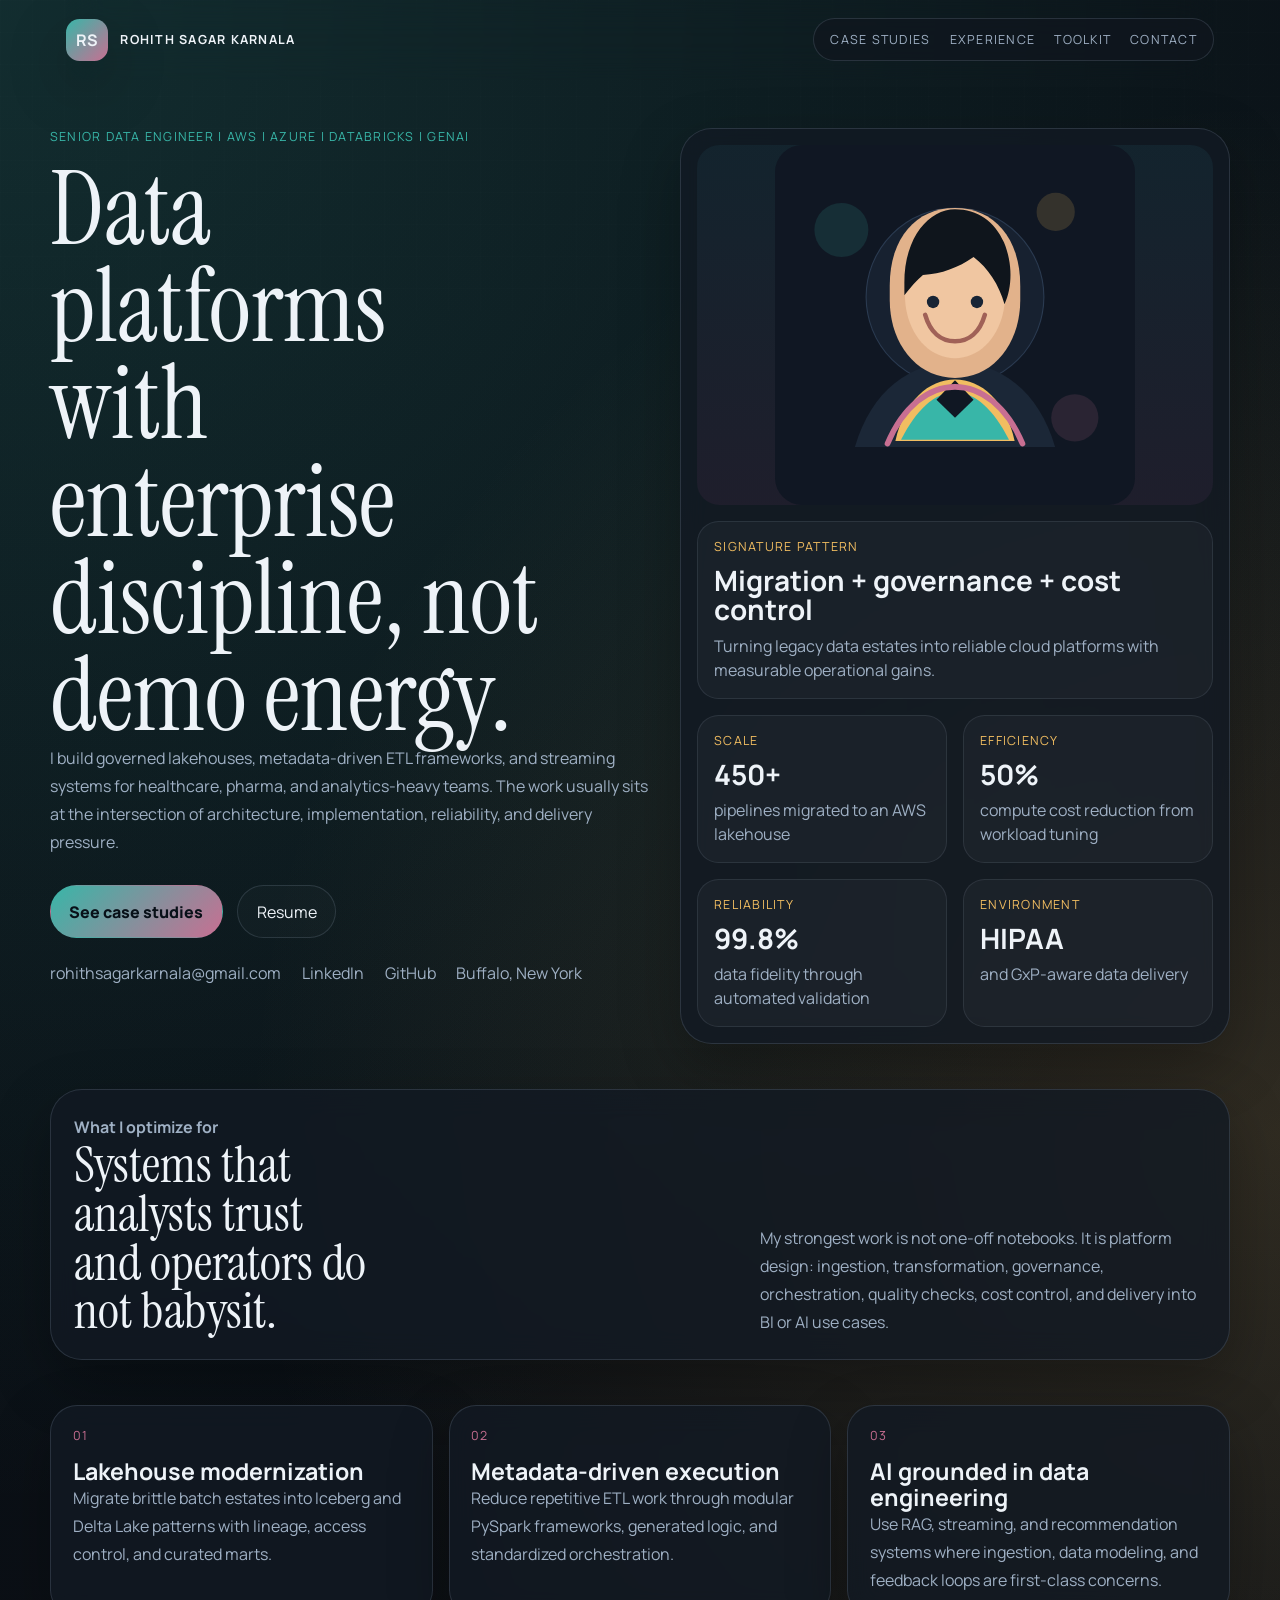
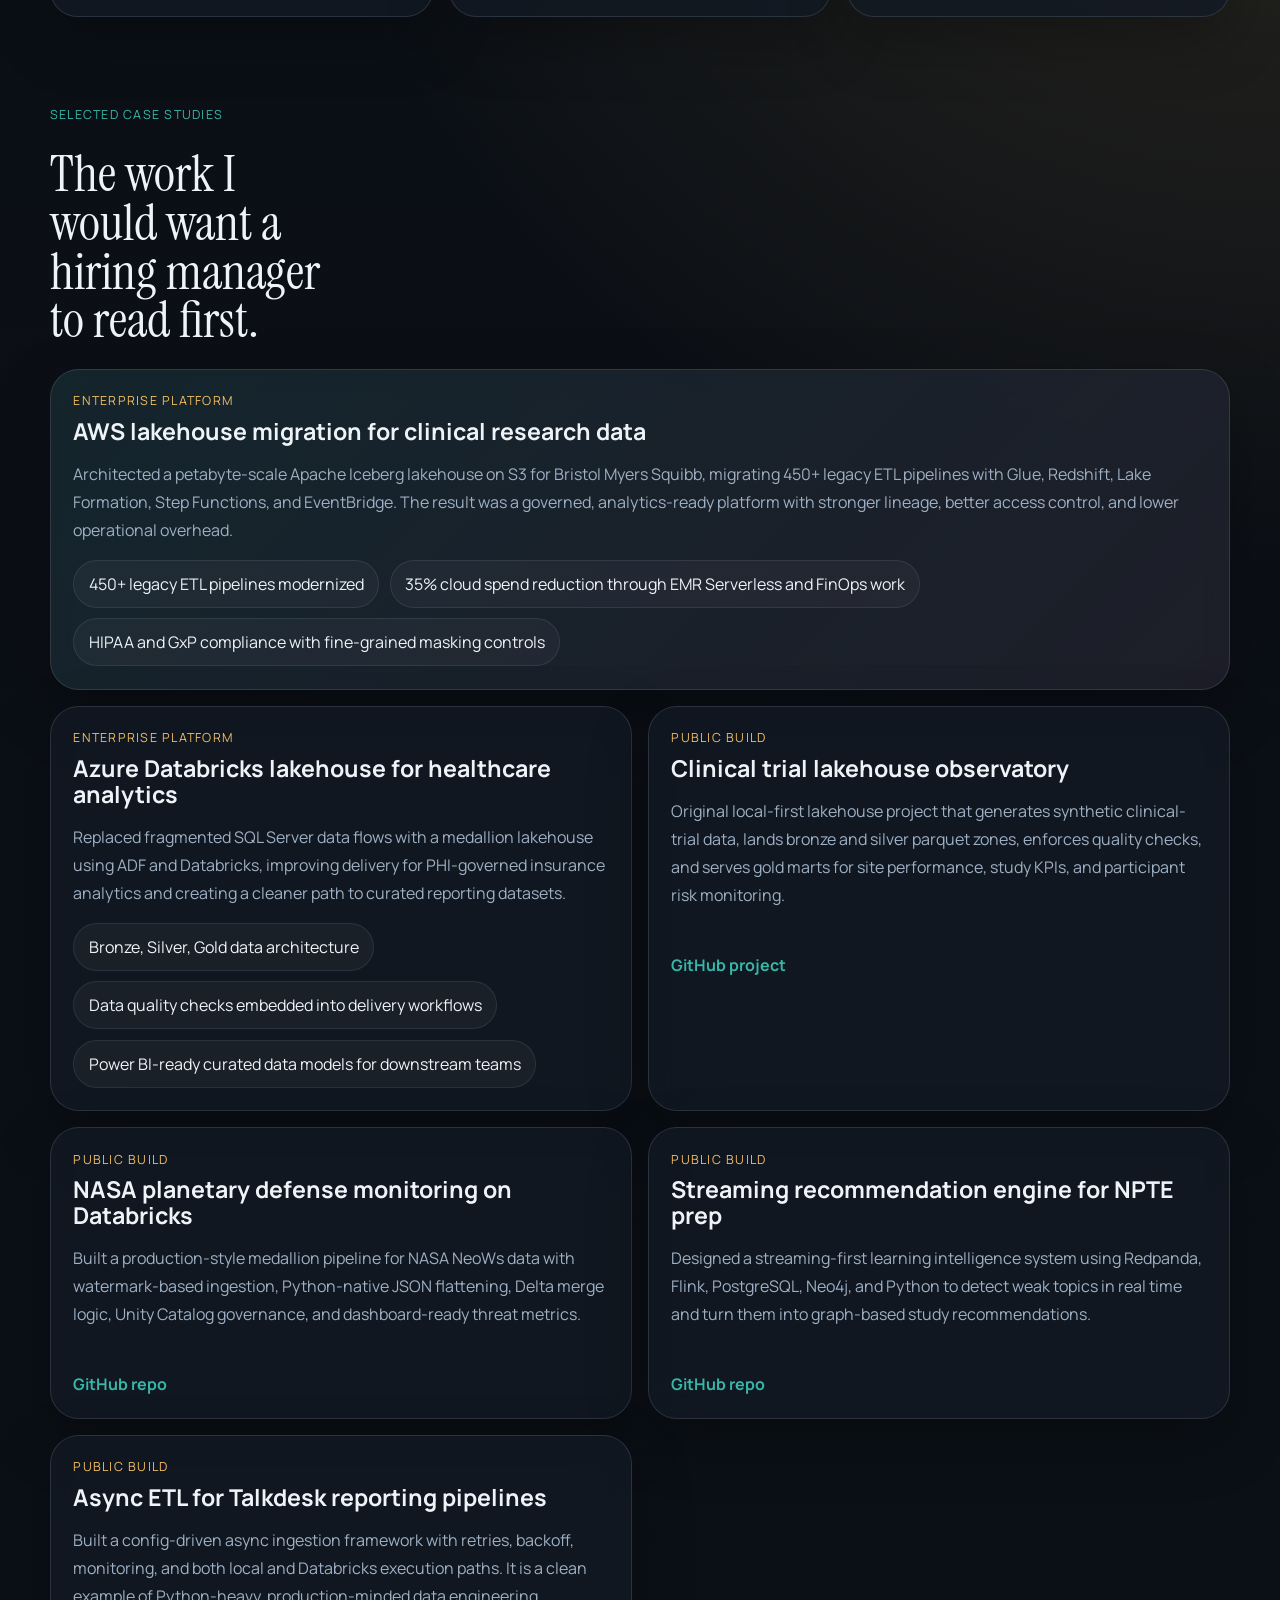
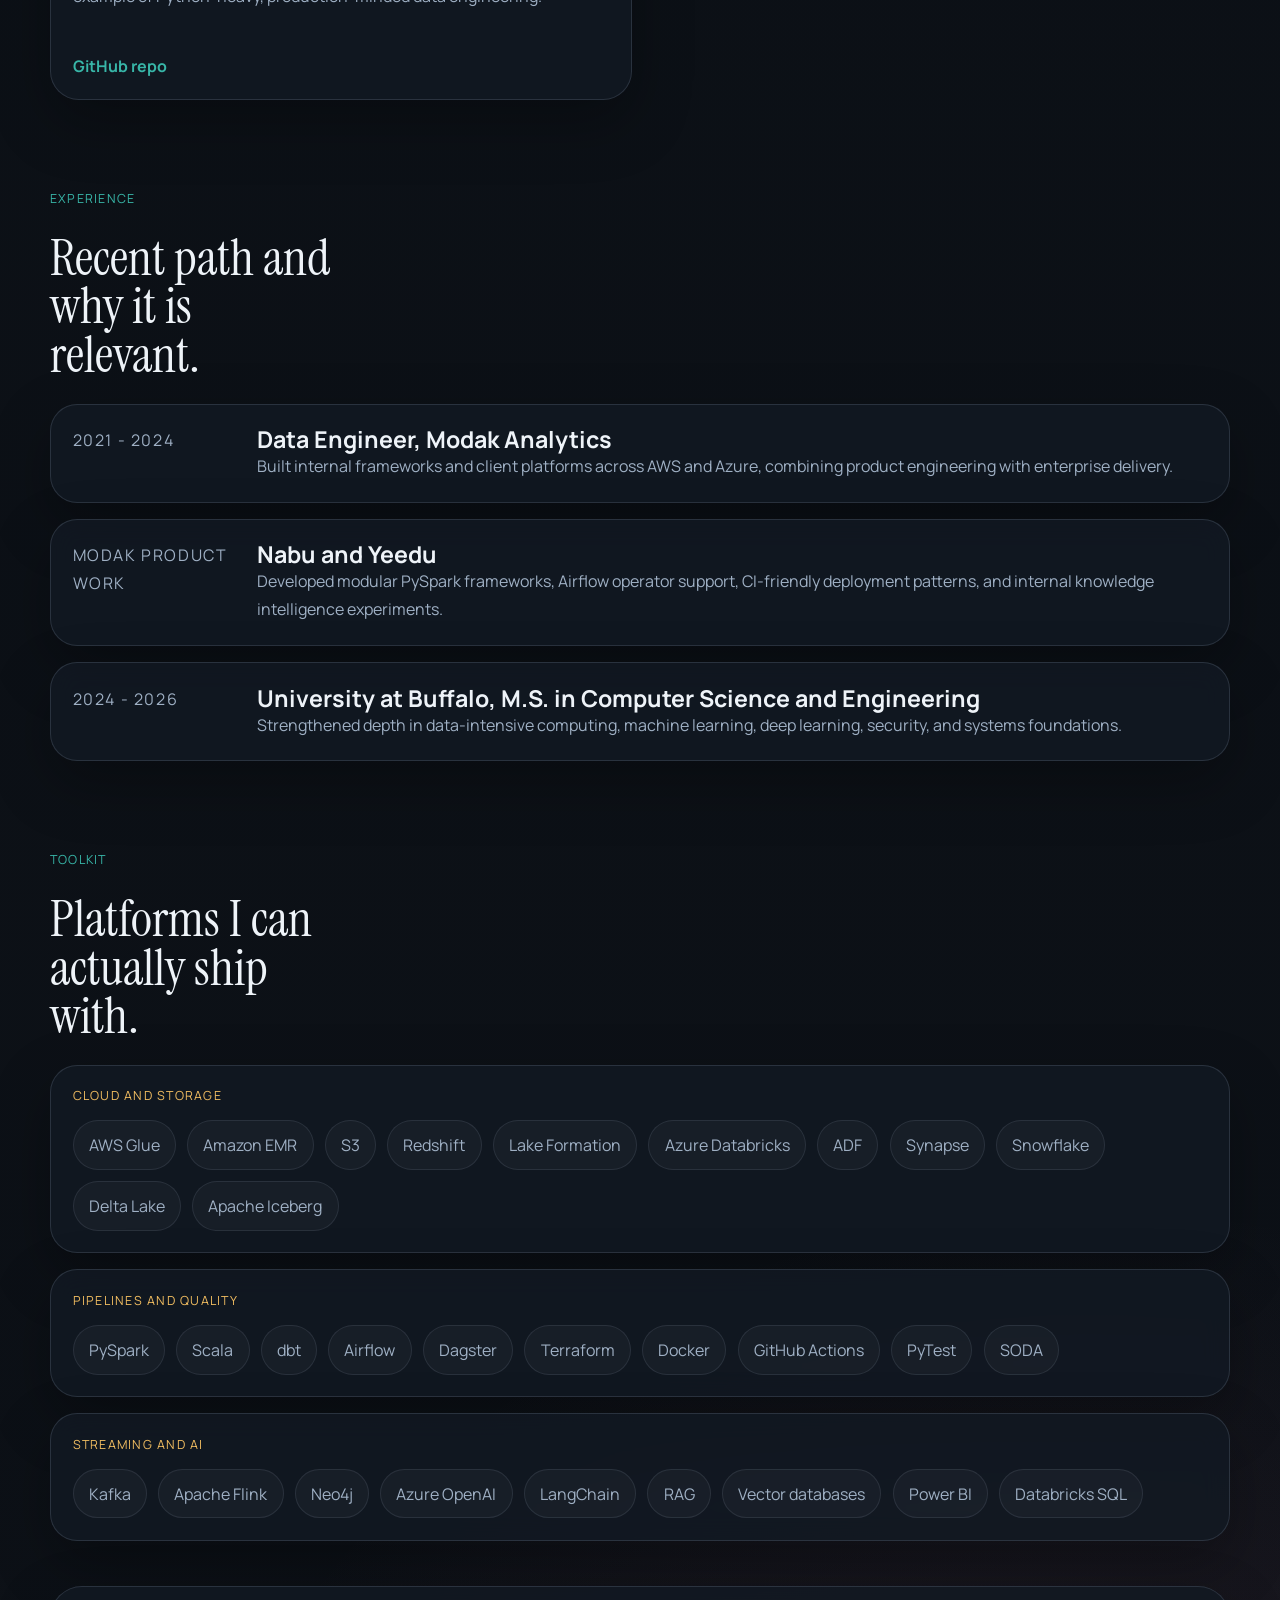
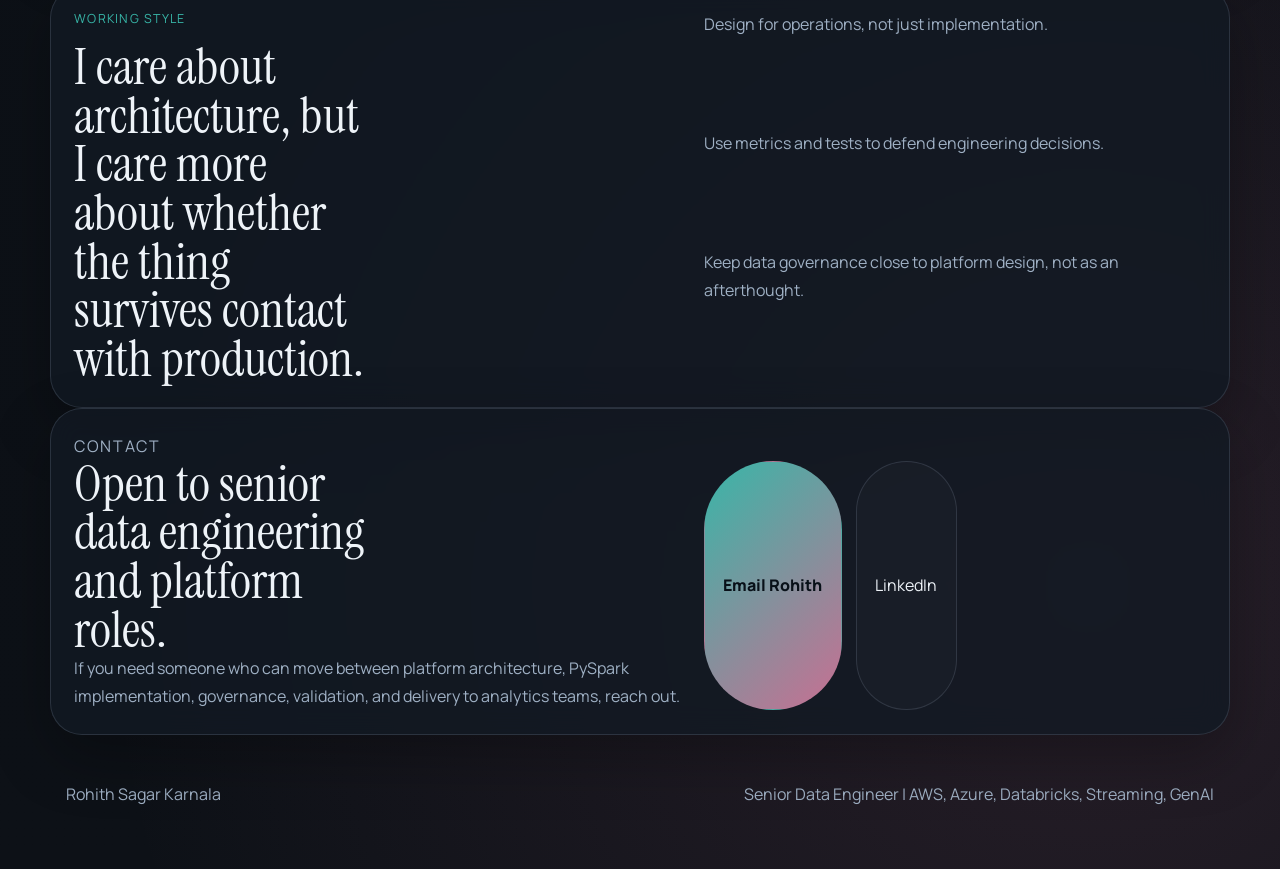
==== index.html @ 4d5546d3 "Add original clinical trial lakehouse project" ====
<!doctype html>
<html lang="en">
  <head>
    <meta charset="utf-8">
    <meta name="viewport" content="width=device-width, initial-scale=1">
    <title>Rohith Sagar Karnala | Senior Data Engineer</title>
    <meta name="description" content="Senior Data Engineer building governed lakehouses, streaming platforms, and AI-enabled data products across AWS and Azure.">
    <meta property="og:title" content="Rohith Sagar Karnala | Senior Data Engineer">
    <meta property="og:description" content="Portfolio for Rohith Sagar Karnala, focused on cloud data platforms, migration, governance, and production-grade analytics systems.">
    <meta property="og:type" content="website">
    <meta property="og:image" content="assets/images/og-card.svg">
    <link rel="preconnect" href="https://fonts.googleapis.com">
    <link rel="preconnect" href="https://fonts.gstatic.com" crossorigin>
    <link href="https://fonts.googleapis.com/css2?family=Manrope:wght@400;500;700;800&amp;family=Instrument+Serif:ital@0;1&amp;display=swap" rel="stylesheet">
    <link rel="stylesheet" href="assets/css/styles.css">
  </head>
  <body>
    <div class="page-shell">
      <header class="site-header">
        <a class="brand" href="#top">
          <span class="brand-mark">RS</span>
          <span class="brand-text">Rohith Sagar Karnala</span>
        </a>
        <nav class="site-nav" aria-label="Primary">
          <a href="#case-studies">Case studies</a>
          <a href="#experience">Experience</a>
          <a href="#toolkit">Toolkit</a>
          <a href="#contact">Contact</a>
        </nav>
      </header>

      <main id="top">
        <section class="hero section">
          <div class="hero-copy">
            <p class="eyebrow">Senior Data Engineer | AWS | Azure | Databricks | GenAI</p>
            <h1>Data platforms with enterprise discipline, not demo energy.</h1>
            <p class="hero-summary">
              I build governed lakehouses, metadata-driven ETL frameworks, and streaming systems for healthcare,
              pharma, and analytics-heavy teams. The work usually sits at the intersection of architecture,
              implementation, reliability, and delivery pressure.
            </p>

            <div class="hero-actions">
              <a class="button button-primary" href="#case-studies">See case studies</a>
              <a class="button button-secondary" href="assets/resume/Rohith_Sagar_Karnala_Senior_Data_Engineer.pdf" target="_blank" rel="noopener">Resume</a>
            </div>

            <ul class="contact-strip">
              <li><a href="mailto:rohithsagarkarnala@gmail.com">rohithsagarkarnala@gmail.com</a></li>
              <li><a href="https://www.linkedin.com/in/rohithsagar" target="_blank" rel="noopener">LinkedIn</a></li>
              <li><a href="https://github.com/rohitsagar363" target="_blank" rel="noopener">GitHub</a></li>
              <li>Buffalo, New York</li>
            </ul>
          </div>

          <aside class="hero-panel">
            <div class="avatar-block">
              <img src="assets/images/avatar.svg" alt="Illustrated avatar of Rohith Sagar Karnala" class="avatar-image">
            </div>
            <div class="hero-metric-stack">
              <div class="metric-card metric-card-wide">
                <p class="metric-label">Signature pattern</p>
                <strong>Migration + governance + cost control</strong>
                <span>Turning legacy data estates into reliable cloud platforms with measurable operational gains.</span>
              </div>
              <div class="metric-grid">
                <article class="metric-card">
                  <p class="metric-label">Scale</p>
                  <strong>450+</strong>
                  <span>pipelines migrated to an AWS lakehouse</span>
                </article>
                <article class="metric-card">
                  <p class="metric-label">Efficiency</p>
                  <strong>50%</strong>
                  <span>compute cost reduction from workload tuning</span>
                </article>
                <article class="metric-card">
                  <p class="metric-label">Reliability</p>
                  <strong>99.8%</strong>
                  <span>data fidelity through automated validation</span>
                </article>
                <article class="metric-card">
                  <p class="metric-label">Environment</p>
                  <strong>HIPAA</strong>
                  <span>and GxP-aware data delivery</span>
                </article>
              </div>
            </div>
          </aside>
        </section>

        <section class="summary-band section">
          <article>
            <p class="summary-band-label">What I optimize for</p>
            <h2>Systems that analysts trust and operators do not babysit.</h2>
          </article>
          <article>
            <p>My strongest work is not one-off notebooks. It is platform design: ingestion, transformation, governance, orchestration, quality checks, cost control, and delivery into BI or AI use cases.</p>
          </article>
        </section>

        <section class="proof-grid section">
          <article class="proof-card">
            <p class="proof-index">01</p>
            <h3>Lakehouse modernization</h3>
            <p>Migrate brittle batch estates into Iceberg and Delta Lake patterns with lineage, access control, and curated marts.</p>
          </article>
          <article class="proof-card">
            <p class="proof-index">02</p>
            <h3>Metadata-driven execution</h3>
            <p>Reduce repetitive ETL work through modular PySpark frameworks, generated logic, and standardized orchestration.</p>
          </article>
          <article class="proof-card">
            <p class="proof-index">03</p>
            <h3>AI grounded in data engineering</h3>
            <p>Use RAG, streaming, and recommendation systems where ingestion, data modeling, and feedback loops are first-class concerns.</p>
          </article>
        </section>

        <section id="case-studies" class="section">
          <div class="section-heading">
            <p class="section-kicker">Selected case studies</p>
            <h2>The work I would want a hiring manager to read first.</h2>
          </div>

          <div class="case-study-grid">
            <article class="case-study case-study-featured">
              <div class="case-study-head">
                <p class="case-study-tag">Enterprise platform</p>
                <h3>AWS lakehouse migration for clinical research data</h3>
              </div>
              <p class="case-study-body">
                Architected a petabyte-scale Apache Iceberg lakehouse on S3 for Bristol Myers Squibb, migrating 450+ legacy ETL
                pipelines with Glue, Redshift, Lake Formation, Step Functions, and EventBridge. The result was a governed, analytics-ready
                platform with stronger lineage, better access control, and lower operational overhead.
              </p>
              <ul class="fact-list">
                <li>450+ legacy ETL pipelines modernized</li>
                <li>35% cloud spend reduction through EMR Serverless and FinOps work</li>
                <li>HIPAA and GxP compliance with fine-grained masking controls</li>
              </ul>
            </article>

            <article class="case-study">
              <div class="case-study-head">
                <p class="case-study-tag">Enterprise platform</p>
                <h3>Azure Databricks lakehouse for healthcare analytics</h3>
              </div>
              <p class="case-study-body">
                Replaced fragmented SQL Server data flows with a medallion lakehouse using ADF and Databricks, improving delivery
                for PHI-governed insurance analytics and creating a cleaner path to curated reporting datasets.
              </p>
              <ul class="fact-list">
                <li>Bronze, Silver, Gold data architecture</li>
                <li>Data quality checks embedded into delivery workflows</li>
                <li>Power BI-ready curated data models for downstream teams</li>
              </ul>
            </article>

            <article class="case-study">
              <div class="case-study-head">
                <p class="case-study-tag">Public build</p>
                <h3>Clinical trial lakehouse observatory</h3>
              </div>
              <p class="case-study-body">
                Original local-first lakehouse project that generates synthetic clinical-trial data, lands bronze and silver parquet zones,
                enforces quality checks, and serves gold marts for site performance, study KPIs, and participant risk monitoring.
              </p>
              <div class="case-study-actions">
                <a class="text-link" href="https://github.com/rohitsagar363/rohitsagar363.github.io/tree/main/project-blueprints/clinical-trial-lakehouse-observatory" target="_blank" rel="noopener">GitHub project</a>
              </div>
            </article>

            <article class="case-study">
              <div class="case-study-head">
                <p class="case-study-tag">Public build</p>
                <h3>NASA planetary defense monitoring on Databricks</h3>
              </div>
              <p class="case-study-body">
                Built a production-style medallion pipeline for NASA NeoWs data with watermark-based ingestion, Python-native JSON
                flattening, Delta merge logic, Unity Catalog governance, and dashboard-ready threat metrics.
              </p>
              <div class="case-study-actions">
                <a class="text-link" href="https://github.com/rohitsagar363/databricks-asteroid-monitoring" target="_blank" rel="noopener">GitHub repo</a>
              </div>
            </article>

            <article class="case-study">
              <div class="case-study-head">
                <p class="case-study-tag">Public build</p>
                <h3>Streaming recommendation engine for NPTE prep</h3>
              </div>
              <p class="case-study-body">
                Designed a streaming-first learning intelligence system using Redpanda, Flink, PostgreSQL, Neo4j, and Python to detect
                weak topics in real time and turn them into graph-based study recommendations.
              </p>
              <div class="case-study-actions">
                <a class="text-link" href="https://github.com/rohitsagar363/npte-learning-streaming-prototype" target="_blank" rel="noopener">GitHub repo</a>
              </div>
            </article>

            <article class="case-study">
              <div class="case-study-head">
                <p class="case-study-tag">Public build</p>
                <h3>Async ETL for Talkdesk reporting pipelines</h3>
              </div>
              <p class="case-study-body">
                Built a config-driven async ingestion framework with retries, backoff, monitoring, and both local and Databricks execution paths.
                It is a clean example of Python-heavy, production-minded data engineering.
              </p>
              <div class="case-study-actions">
                <a class="text-link" href="https://github.com/rohitsagar363/talkdesk-async-etl" target="_blank" rel="noopener">GitHub repo</a>
              </div>
            </article>
          </div>
        </section>

        <section id="experience" class="section experience-layout">
          <div class="section-heading">
            <p class="section-kicker">Experience</p>
            <h2>Recent path and why it is relevant.</h2>
          </div>

          <div class="timeline">
            <article class="timeline-item">
              <p class="timeline-period">2021 - 2024</p>
              <div>
                <h3>Data Engineer, Modak Analytics</h3>
                <p>Built internal frameworks and client platforms across AWS and Azure, combining product engineering with enterprise delivery.</p>
              </div>
            </article>
            <article class="timeline-item">
              <p class="timeline-period">Modak product work</p>
              <div>
                <h3>Nabu and Yeedu</h3>
                <p>Developed modular PySpark frameworks, Airflow operator support, CI-friendly deployment patterns, and internal knowledge intelligence experiments.</p>
              </div>
            </article>
            <article class="timeline-item">
              <p class="timeline-period">2024 - 2026</p>
              <div>
                <h3>University at Buffalo, M.S. in Computer Science and Engineering</h3>
                <p>Strengthened depth in data-intensive computing, machine learning, deep learning, security, and systems foundations.</p>
              </div>
            </article>
          </div>
        </section>

        <section id="toolkit" class="section toolkit-layout">
          <div class="section-heading">
            <p class="section-kicker">Toolkit</p>
            <h2>Platforms I can actually ship with.</h2>
          </div>

          <div class="toolkit-board">
            <article class="tool-cluster">
              <p class="tool-cluster-label">Cloud and storage</p>
              <div class="chip-grid">
                <span>AWS Glue</span>
                <span>Amazon EMR</span>
                <span>S3</span>
                <span>Redshift</span>
                <span>Lake Formation</span>
                <span>Azure Databricks</span>
                <span>ADF</span>
                <span>Synapse</span>
                <span>Snowflake</span>
                <span>Delta Lake</span>
                <span>Apache Iceberg</span>
              </div>
            </article>
            <article class="tool-cluster">
              <p class="tool-cluster-label">Pipelines and quality</p>
              <div class="chip-grid">
                <span>PySpark</span>
                <span>Scala</span>
                <span>dbt</span>
                <span>Airflow</span>
                <span>Dagster</span>
                <span>Terraform</span>
                <span>Docker</span>
                <span>GitHub Actions</span>
                <span>PyTest</span>
                <span>SODA</span>
              </div>
            </article>
            <article class="tool-cluster">
              <p class="tool-cluster-label">Streaming and AI</p>
              <div class="chip-grid">
                <span>Kafka</span>
                <span>Apache Flink</span>
                <span>Neo4j</span>
                <span>Azure OpenAI</span>
                <span>LangChain</span>
                <span>RAG</span>
                <span>Vector databases</span>
                <span>Power BI</span>
                <span>Databricks SQL</span>
              </div>
            </article>
          </div>
        </section>

        <section class="section philosophy-panel">
          <div>
            <p class="section-kicker">Working style</p>
            <h2>I care about architecture, but I care more about whether the thing survives contact with production.</h2>
          </div>
          <div class="philosophy-list">
            <p>Design for operations, not just implementation.</p>
            <p>Use metrics and tests to defend engineering decisions.</p>
            <p>Keep data governance close to platform design, not as an afterthought.</p>
          </div>
        </section>

        <section id="contact" class="section contact-section">
          <div>
            <p class="section-kicker">Contact</p>
            <h2>Open to senior data engineering and platform roles.</h2>
            <p>
              If you need someone who can move between platform architecture, PySpark implementation,
              governance, validation, and delivery to analytics teams, reach out.
            </p>
          </div>
          <div class="contact-actions">
            <a class="button button-primary" href="mailto:rohithsagarkarnala@gmail.com">Email Rohith</a>
            <a class="button button-secondary" href="https://www.linkedin.com/in/rohithsagar" target="_blank" rel="noopener">LinkedIn</a>
          </div>
        </section>
      </main>

      <footer class="site-footer">
        <p>Rohith Sagar Karnala</p>
        <p>Senior Data Engineer | AWS, Azure, Databricks, Streaming, GenAI</p>
      </footer>
    </div>

    <script src="assets/js/site.js"></script>
  </body>
</html>
---- assets/css/styles.css ----
:root {
  --bg: #0d1117;
  --bg-soft: #121923;
  --panel: rgba(18, 25, 35, 0.8);
  --panel-strong: #151d29;
  --line: rgba(173, 191, 214, 0.16);
  --text: #eef3f8;
  --muted: #9fb0c4;
  --teal: #38b6a8;
  --gold: #f1bd61;
  --rose: #c86f92;
  --shadow: 0 22px 60px rgba(0, 0, 0, 0.28);
}

* {
  box-sizing: border-box;
}

html {
  scroll-behavior: smooth;
}

body {
  margin: 0;
  min-height: 100vh;
  color: var(--text);
  font-family: "Manrope", sans-serif;
  background:
    radial-gradient(circle at 0% 0%, rgba(56, 182, 168, 0.18), transparent 26%),
    radial-gradient(circle at 100% 20%, rgba(241, 189, 97, 0.16), transparent 22%),
    radial-gradient(circle at 85% 95%, rgba(200, 111, 146, 0.14), transparent 18%),
    linear-gradient(180deg, #0a0f15 0%, #0d1117 100%);
}

body::before {
  content: "";
  position: fixed;
  inset: 0;
  pointer-events: none;
  opacity: 0.4;
  background-image:
    linear-gradient(rgba(255, 255, 255, 0.035) 1px, transparent 1px),
    linear-gradient(90deg, rgba(255, 255, 255, 0.035) 1px, transparent 1px);
  background-size: 32px 32px;
  mask-image: linear-gradient(180deg, rgba(0, 0, 0, 0.8), transparent 92%);
}

a {
  color: inherit;
  text-decoration: none;
}

.page-shell,
.site-header,
.site-footer {
  width: min(1180px, calc(100% - 2rem));
  margin: 0 auto;
}

.site-header {
  position: sticky;
  top: 0;
  z-index: 30;
  display: flex;
  align-items: center;
  justify-content: space-between;
  padding: 1.15rem 0;
  backdrop-filter: blur(18px);
}

.brand {
  display: inline-flex;
  align-items: center;
  gap: 0.8rem;
  font-weight: 700;
}

.brand-mark {
  display: inline-flex;
  align-items: center;
  justify-content: center;
  width: 2.6rem;
  height: 2.6rem;
  border-radius: 0.85rem;
  background: linear-gradient(135deg, var(--teal), var(--rose));
  box-shadow: var(--shadow);
}

.brand-text,
.site-nav a,
.eyebrow,
.metric-label,
.section-kicker,
.proof-index,
.case-study-tag,
.timeline-period,
.tool-cluster-label {
  letter-spacing: 0.1em;
  text-transform: uppercase;
  font-size: 0.78rem;
}

.site-nav {
  display: flex;
  gap: 1.2rem;
  padding: 0.75rem 1rem;
  border: 1px solid var(--line);
  border-radius: 999px;
  background: rgba(16, 22, 30, 0.7);
}

.site-nav a {
  color: var(--muted);
}

.site-nav a:hover,
.contact-strip a:hover,
.text-link:hover {
  color: var(--gold);
}

.section {
  padding: 2.8rem 0;
}

.hero {
  display: grid;
  grid-template-columns: minmax(0, 1.05fr) minmax(360px, 0.95fr);
  gap: 1.4rem;
  align-items: start;
  padding-top: 3rem;
}

h1,
h2,
h3 {
  margin: 0;
  line-height: 0.95;
}

h1,
h2 {
  font-family: "Instrument Serif", serif;
  font-weight: 400;
}

h1 {
  max-width: 10.5ch;
  font-size: clamp(3.8rem, 8vw, 7rem);
}

h2 {
  max-width: 13ch;
  font-size: clamp(2.3rem, 4vw, 3.6rem);
}

h3 {
  font-size: 1.45rem;
  line-height: 1.12;
}

.eyebrow,
.section-kicker {
  margin: 0 0 1rem;
  color: var(--teal);
}

.hero-summary,
.summary-band p,
.proof-card p:last-child,
.case-study-body,
.timeline-item p,
.philosophy-list p,
.contact-section p {
  margin: 0;
  color: var(--muted);
  line-height: 1.75;
  font-size: 1rem;
}

.hero-actions,
.contact-actions,
.case-study-actions {
  display: flex;
  flex-wrap: wrap;
  gap: 0.9rem;
  margin-top: 1.8rem;
}

.button {
  display: inline-flex;
  align-items: center;
  justify-content: center;
  min-height: 3rem;
  padding: 0.9rem 1.15rem;
  border-radius: 999px;
  border: 1px solid transparent;
  transition: transform 180ms ease, border-color 180ms ease, background 180ms ease;
}

.button:hover {
  transform: translateY(-1px);
}

.button-primary {
  background: linear-gradient(135deg, var(--teal), var(--rose));
  color: #081018;
  font-weight: 800;
}

.button-secondary {
  border-color: var(--line);
  background: rgba(255, 255, 255, 0.02);
  color: var(--text);
}

.contact-strip {
  display: flex;
  flex-wrap: wrap;
  gap: 0.9rem 1.3rem;
  padding: 0;
  margin: 1.5rem 0 0;
  list-style: none;
  color: var(--muted);
}

.hero-panel,
.summary-band,
.proof-card,
.case-study,
.timeline-item,
.tool-cluster,
.philosophy-panel,
.contact-section {
  border: 1px solid var(--line);
  background: var(--panel);
  box-shadow: var(--shadow);
  backdrop-filter: blur(14px);
}

.hero-panel {
  display: grid;
  gap: 1rem;
  padding: 1rem;
  border-radius: 2rem;
}

.avatar-block {
  min-height: 320px;
  border-radius: 1.4rem;
  background:
    radial-gradient(circle at 50% 10%, rgba(241, 189, 97, 0.18), transparent 35%),
    linear-gradient(180deg, rgba(56, 182, 168, 0.08), rgba(200, 111, 146, 0.08)),
    #101723;
  display: grid;
  place-items: center;
  overflow: hidden;
}

.avatar-image {
  width: min(100%, 360px);
  height: auto;
  display: block;
}

.hero-metric-stack {
  display: grid;
  gap: 1rem;
}

.metric-grid {
  display: grid;
  grid-template-columns: repeat(2, minmax(0, 1fr));
  gap: 1rem;
}

.metric-card {
  min-height: 132px;
  padding: 1rem;
  border-radius: 1.35rem;
  border: 1px solid rgba(173, 191, 214, 0.12);
  background: rgba(255, 255, 255, 0.03);
}

.metric-card-wide {
  min-height: auto;
}

.metric-label {
  margin: 0 0 0.7rem;
  color: var(--gold);
}

.metric-card strong {
  display: block;
  font-size: 1.75rem;
  line-height: 1.05;
}

.metric-card span {
  display: block;
  margin-top: 0.55rem;
  color: var(--muted);
  line-height: 1.5;
}

.summary-band {
  display: grid;
  grid-template-columns: 1.2fr 0.8fr;
  gap: 1rem;
  align-items: end;
  padding: 1.45rem;
  border-radius: 2rem;
}

.summary-band-label {
  margin: 0 0 0.7rem;
  color: var(--gold);
  font-weight: 700;
}

.proof-grid {
  display: grid;
  grid-template-columns: repeat(3, minmax(0, 1fr));
  gap: 1rem;
}

.proof-card {
  padding: 1.35rem;
  border-radius: 1.7rem;
}

.proof-index {
  margin: 0 0 0.85rem;
  color: var(--rose);
}

.section-heading {
  display: flex;
  flex-direction: column;
  gap: 0.7rem;
  margin-bottom: 1.5rem;
}

.case-study-grid {
  display: grid;
  grid-template-columns: repeat(2, minmax(0, 1fr));
  gap: 1rem;
}

.case-study {
  display: flex;
  flex-direction: column;
  gap: 1rem;
  padding: 1.4rem;
  border-radius: 1.8rem;
}

.case-study-featured {
  grid-column: span 2;
  background:
    linear-gradient(135deg, rgba(56, 182, 168, 0.09), rgba(200, 111, 146, 0.07)),
    var(--panel);
}

.case-study-head {
  display: grid;
  gap: 0.55rem;
}

.case-study-tag {
  margin: 0;
  color: var(--gold);
}

.fact-list {
  display: flex;
  flex-wrap: wrap;
  gap: 0.65rem;
  padding: 0;
  margin: 0;
  list-style: none;
}

.fact-list li {
  padding: 0.75rem 0.9rem;
  border-radius: 999px;
  border: 1px solid rgba(173, 191, 214, 0.12);
  color: var(--text);
  background: rgba(255, 255, 255, 0.04);
}

.text-link {
  color: var(--teal);
  font-weight: 700;
}

.timeline {
  display: grid;
  gap: 1rem;
}

.timeline-item {
  display: grid;
  grid-template-columns: 10.5rem 1fr;
  gap: 1rem;
  padding: 1.35rem;
  border-radius: 1.7rem;
}

.timeline-period {
  color: var(--rose);
}

.toolkit-board {
  display: grid;
  gap: 1rem;
}

.tool-cluster {
  padding: 1.35rem;
  border-radius: 1.7rem;
}

.tool-cluster-label {
  margin: 0 0 1rem;
  color: var(--gold);
}

.chip-grid {
  display: flex;
  flex-wrap: wrap;
  gap: 0.7rem;
}

.chip-grid span {
  padding: 0.8rem 0.95rem;
  border-radius: 999px;
  border: 1px solid rgba(173, 191, 214, 0.12);
  background: rgba(255, 255, 255, 0.03);
  color: var(--muted);
}

.philosophy-panel,
.contact-section {
  display: grid;
  grid-template-columns: 1.1fr 0.9fr;
  gap: 1rem;
  padding: 1.45rem;
  border-radius: 2rem;
}

.philosophy-list {
  display: grid;
  gap: 0.7rem;
}

.site-footer {
  display: flex;
  justify-content: space-between;
  gap: 1rem;
  padding: 2rem 0 3rem;
  color: var(--muted);
}

@media (max-width: 980px) {
  .hero,
  .summary-band,
  .proof-grid,
  .case-study-grid,
  .philosophy-panel,
  .contact-section {
    grid-template-columns: 1fr;
  }

  .case-study-featured {
    grid-column: auto;
  }

  .timeline-item {
    grid-template-columns: 1fr;
  }
}

@media (max-width: 720px) {
  .page-shell,
  .site-header,
  .site-footer {
    width: min(1180px, calc(100% - 1.1rem));
  }

  .site-header {
    flex-direction: column;
    gap: 0.9rem;
  }

  .site-nav {
    width: 100%;
    justify-content: center;
    flex-wrap: wrap;
  }

  .hero {
    padding-top: 2rem;
  }

  h1 {
    max-width: none;
  }

  .metric-grid {
    grid-template-columns: 1fr;
  }

  .site-footer {
    flex-direction: column;
  }
}
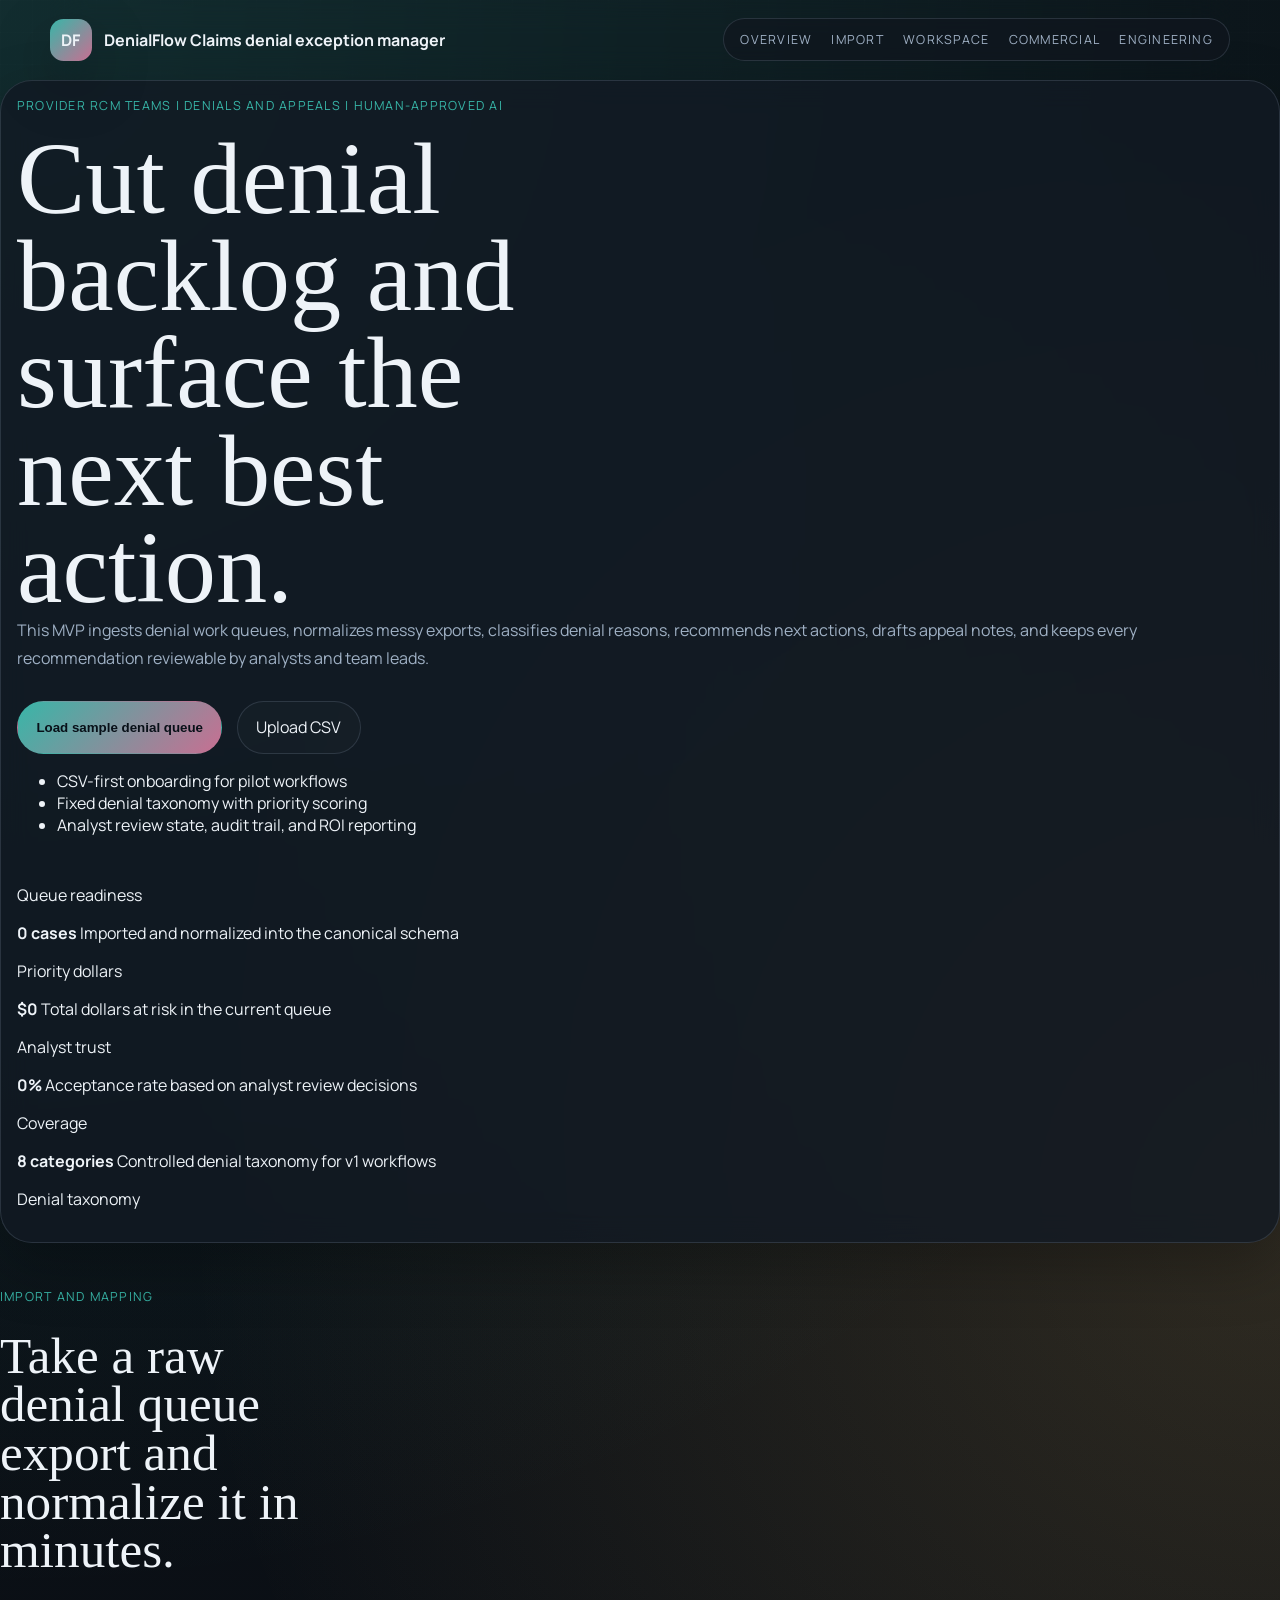
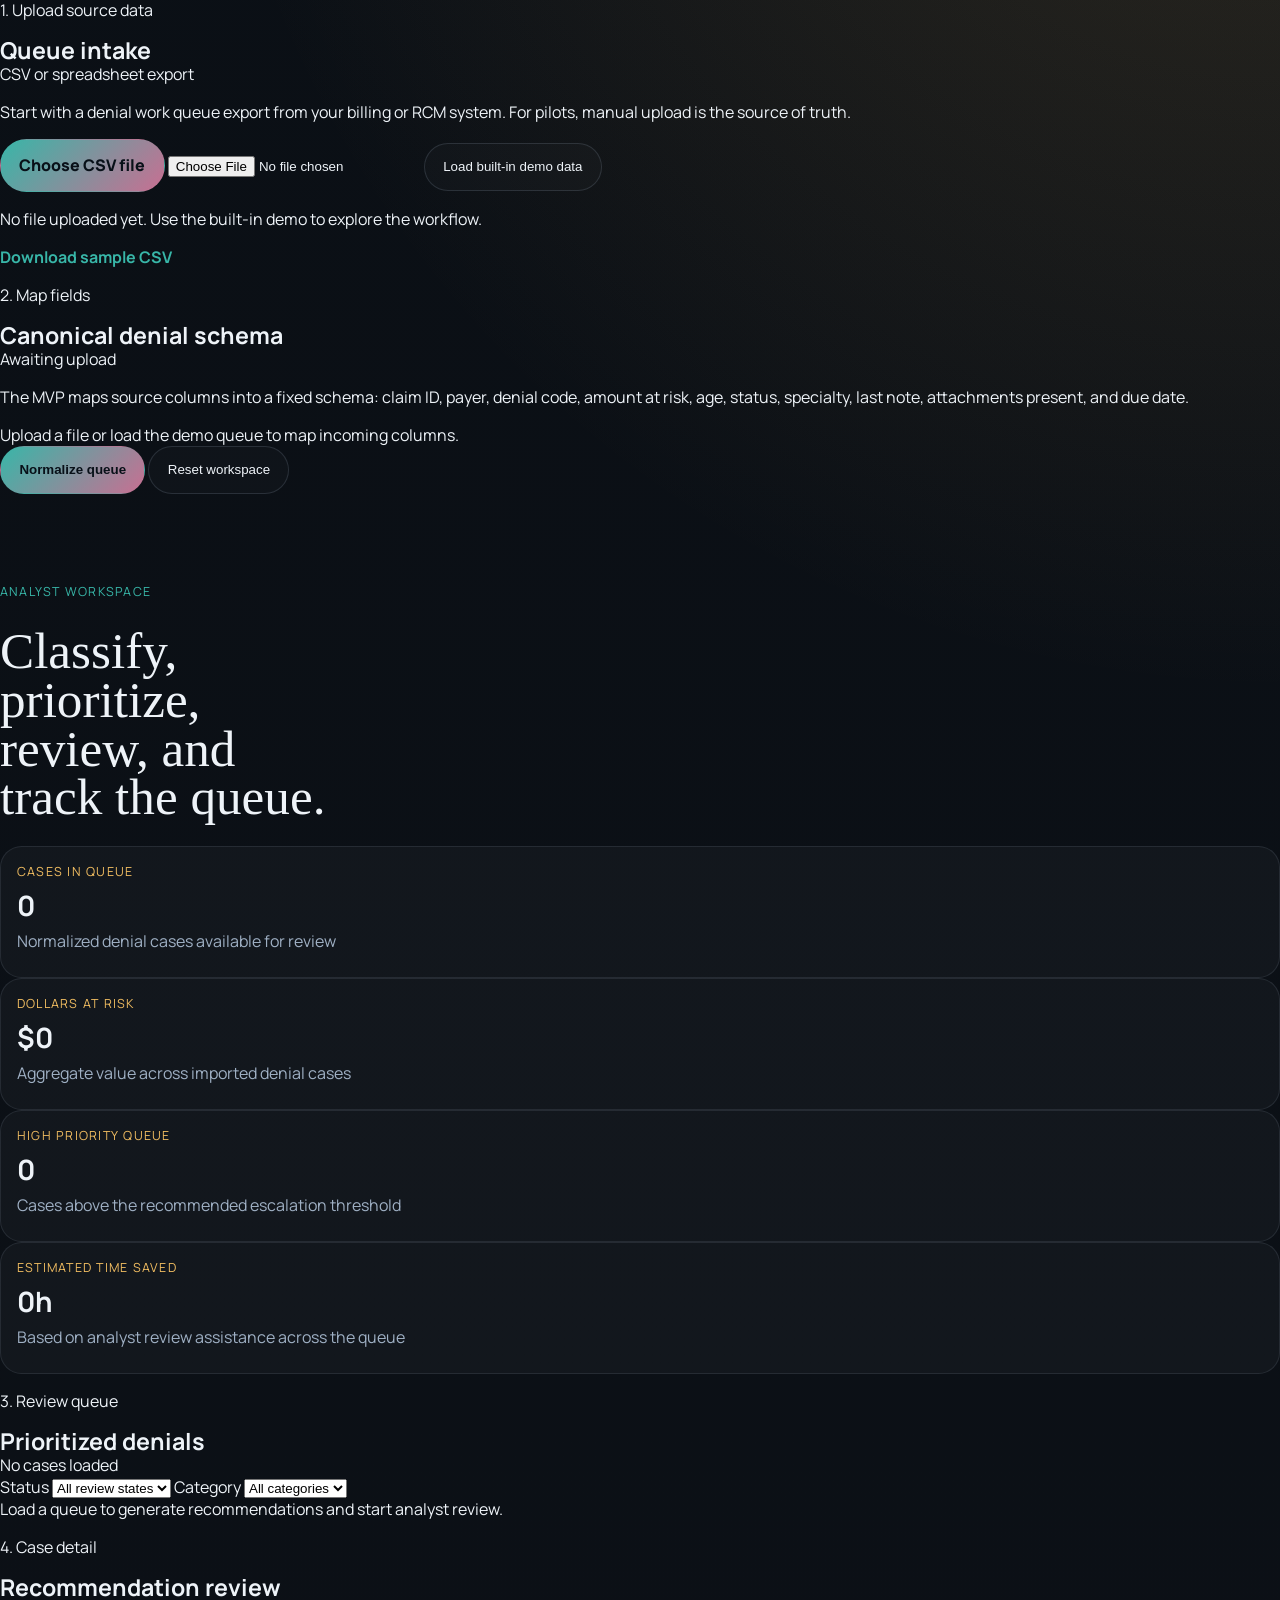
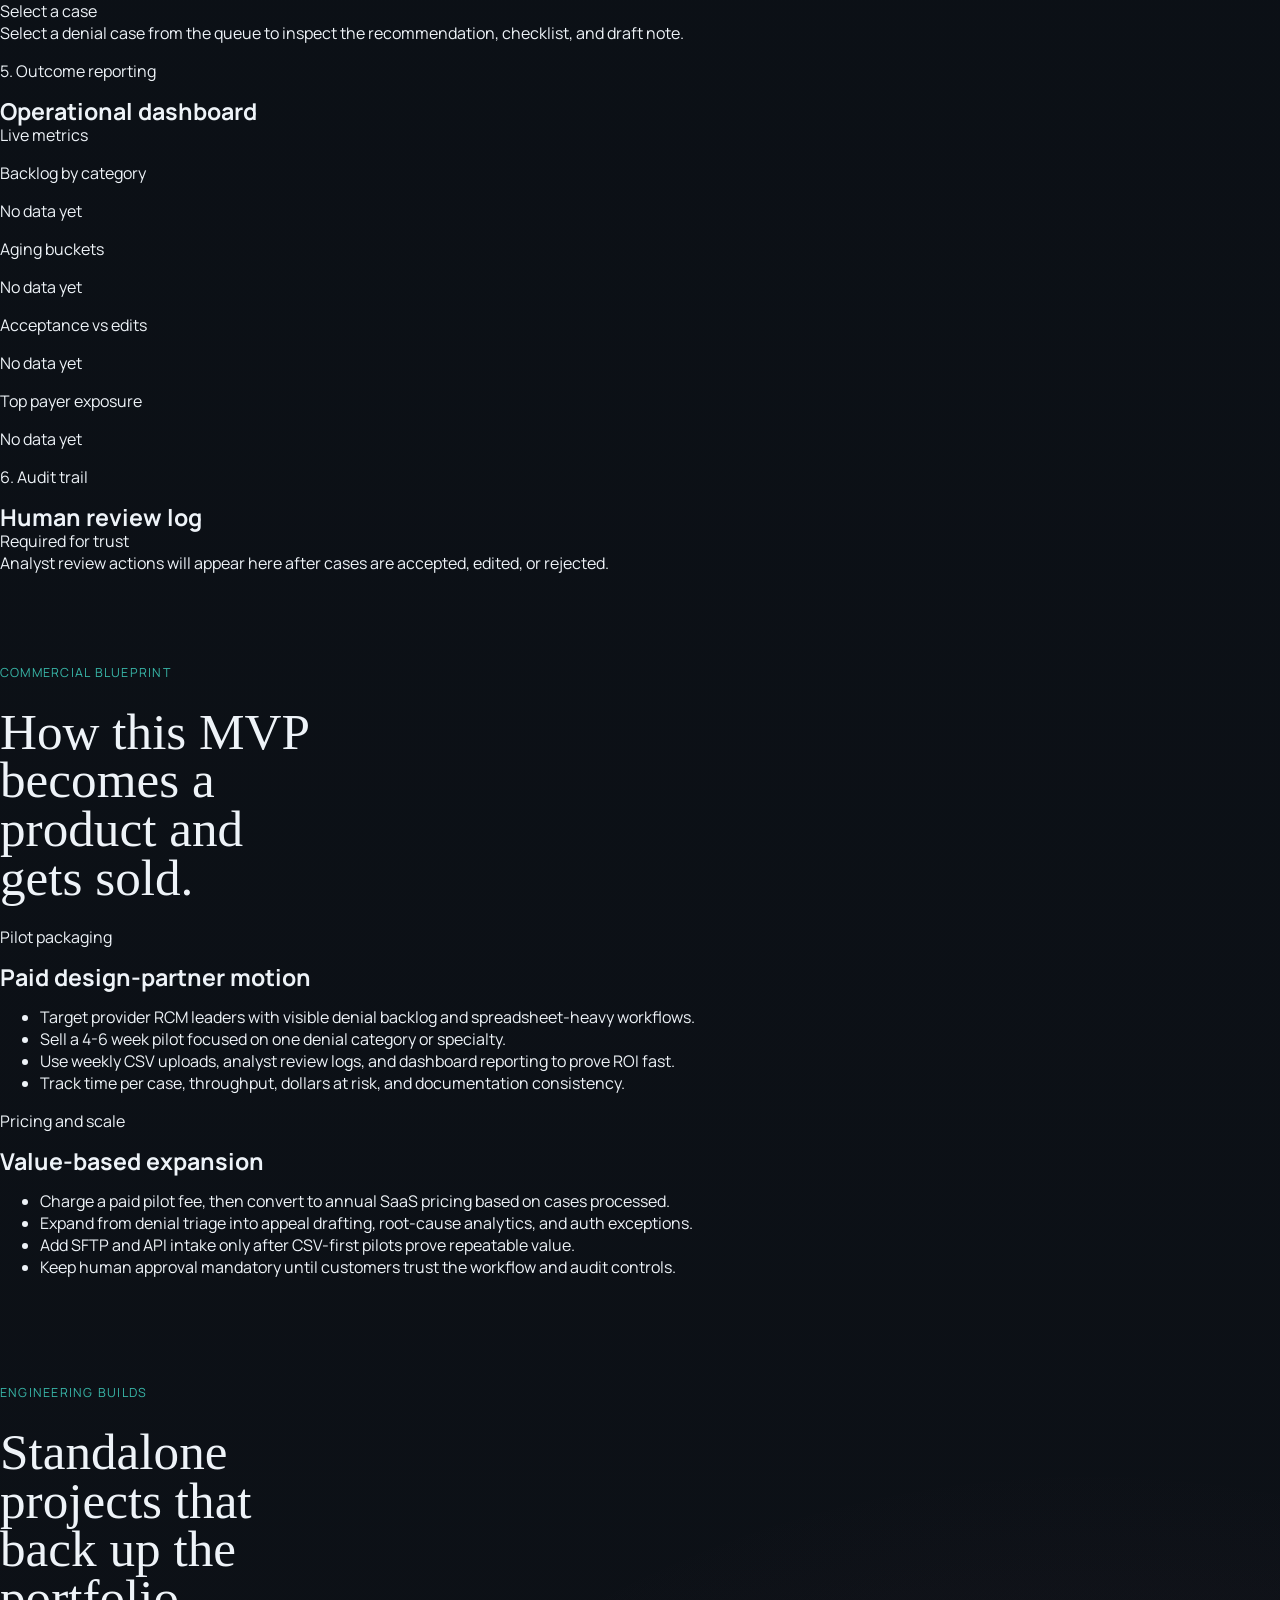
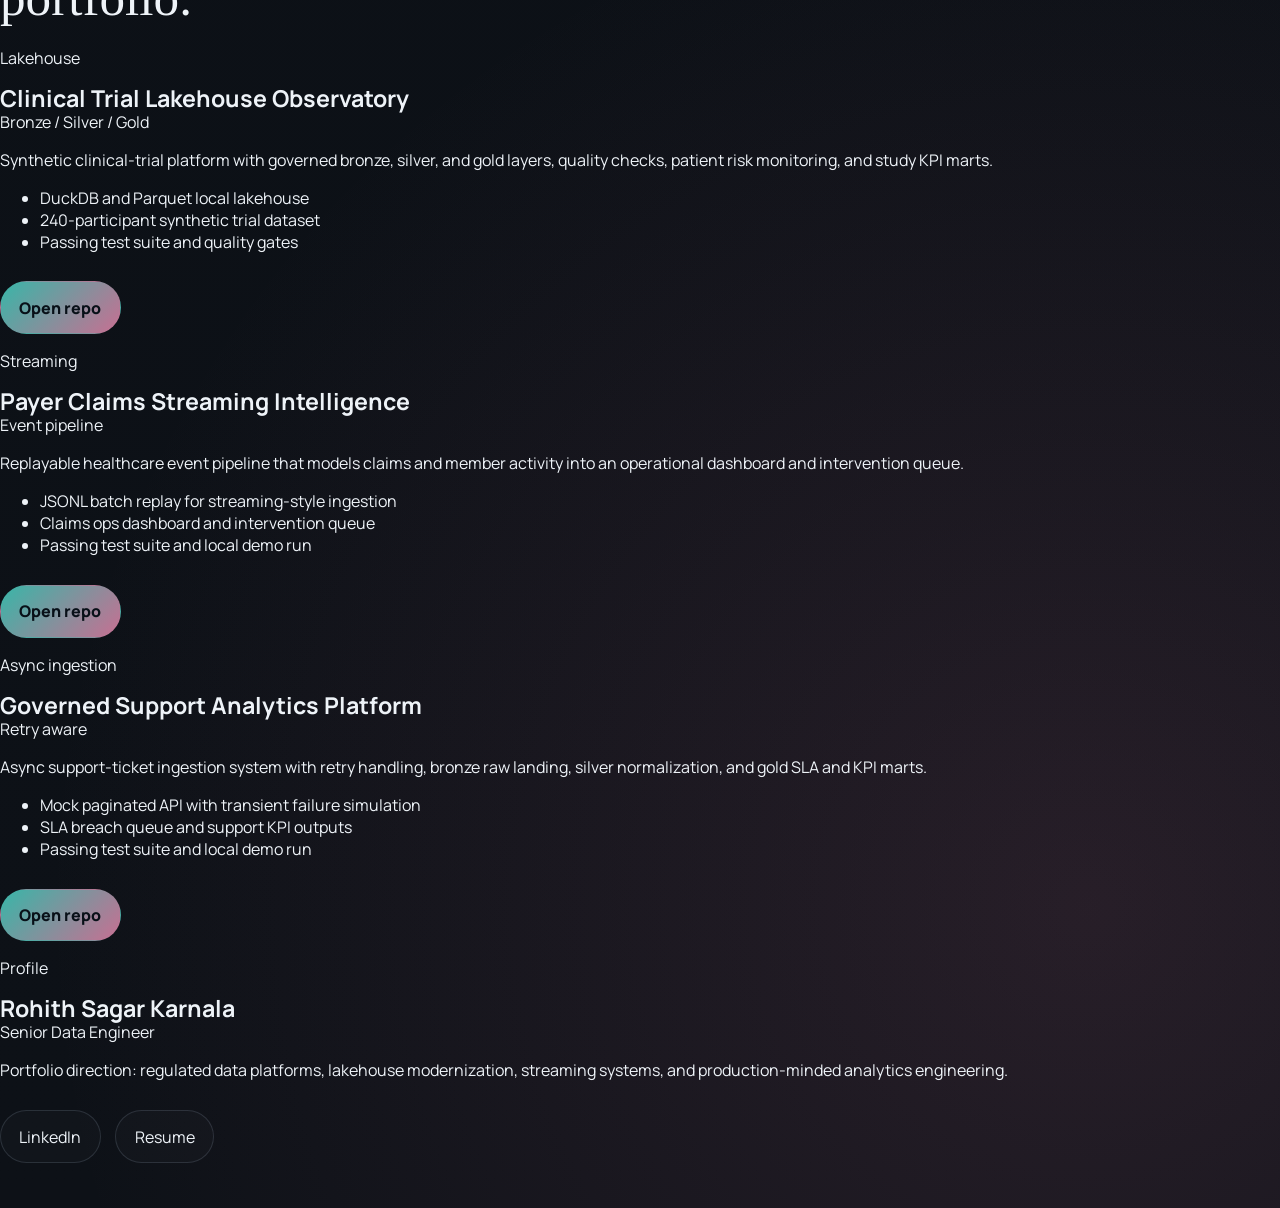
==== commit f07faf33: "Add engineering repo links to portfolio" ====
--- a/index.html
+++ b/index.html
@@ -3,336 +3,427 @@
   <head>
     <meta charset="utf-8">
     <meta name="viewport" content="width=device-width, initial-scale=1">
-    <title>Rohith Sagar Karnala | Senior Data Engineer</title>
-    <meta name="description" content="Senior Data Engineer building governed lakehouses, streaming platforms, and AI-enabled data products across AWS and Azure.">
-    <meta property="og:title" content="Rohith Sagar Karnala | Senior Data Engineer">
-    <meta property="og:description" content="Portfolio for Rohith Sagar Karnala, focused on cloud data platforms, migration, governance, and production-grade analytics systems.">
+    <title>DenialFlow | Claims Denial Exception Manager</title>
+    <meta
+      name="description"
+      content="DenialFlow is a browser-based claims denial exception manager for provider revenue cycle teams. Upload denial queues, classify issues, prioritize appeals, and review AI-assisted recommendations."
+    >
+    <meta property="og:title" content="DenialFlow | Claims Denial Exception Manager">
+    <meta
+      property="og:description"
+      content="Upload denial queues, classify denial reasons, generate next-best actions, and review analyst-ready appeal drafts in a single workspace."
+    >
     <meta property="og:type" content="website">
     <meta property="og:image" content="assets/images/og-card.svg">
     <link rel="preconnect" href="https://fonts.googleapis.com">
     <link rel="preconnect" href="https://fonts.gstatic.com" crossorigin>
-    <link href="https://fonts.googleapis.com/css2?family=Manrope:wght@400;500;700;800&amp;family=Instrument+Serif:ital@0;1&amp;display=swap" rel="stylesheet">
+    <link
+      href="https://fonts.googleapis.com/css2?family=Manrope:wght@400;500;600;700;800&family=Fraunces:opsz,wght@9..144,500;9..144,700&display=swap"
+      rel="stylesheet"
+    >
     <link rel="stylesheet" href="assets/css/styles.css">
   </head>
   <body>
-    <div class="page-shell">
+    <div class="app-shell">
       <header class="site-header">
-        <a class="brand" href="#top">
-          <span class="brand-mark">RS</span>
-          <span class="brand-text">Rohith Sagar Karnala</span>
+        <a class="brand" href="#overview">
+          <span class="brand-mark">DF</span>
+          <span class="brand-copy">
+            <strong>DenialFlow</strong>
+            <span>Claims denial exception manager</span>
+          </span>
         </a>
+
         <nav class="site-nav" aria-label="Primary">
-          <a href="#case-studies">Case studies</a>
-          <a href="#experience">Experience</a>
-          <a href="#toolkit">Toolkit</a>
-          <a href="#contact">Contact</a>
+          <a href="#overview">Overview</a>
+          <a href="#import">Import</a>
+          <a href="#workspace">Workspace</a>
+          <a href="#commercial">Commercial</a>
+          <a href="#engineering">Engineering</a>
         </nav>
       </header>
 
-      <main id="top">
-        <section class="hero section">
+      <main>
+        <section id="overview" class="hero-panel section">
           <div class="hero-copy">
-            <p class="eyebrow">Senior Data Engineer | AWS | Azure | Databricks | GenAI</p>
-            <h1>Data platforms with enterprise discipline, not demo energy.</h1>
+            <p class="eyebrow">Provider RCM teams | denials and appeals | human-approved AI</p>
+            <h1>Cut denial backlog and surface the next best action.</h1>
             <p class="hero-summary">
-              I build governed lakehouses, metadata-driven ETL frameworks, and streaming systems for healthcare,
-              pharma, and analytics-heavy teams. The work usually sits at the intersection of architecture,
-              implementation, reliability, and delivery pressure.
+              This MVP ingests denial work queues, normalizes messy exports, classifies denial reasons,
+              recommends next actions, drafts appeal notes, and keeps every recommendation reviewable by
+              analysts and team leads.
             </p>
 
             <div class="hero-actions">
-              <a class="button button-primary" href="#case-studies">See case studies</a>
-              <a class="button button-secondary" href="assets/resume/Rohith_Sagar_Karnala_Senior_Data_Engineer.pdf" target="_blank" rel="noopener">Resume</a>
+              <button class="button button-primary" type="button" id="load-sample-button">Load sample denial queue</button>
+              <a class="button button-secondary" href="#import">Upload CSV</a>
             </div>
 
-            <ul class="contact-strip">
-              <li><a href="mailto:rohithsagarkarnala@gmail.com">rohithsagarkarnala@gmail.com</a></li>
-              <li><a href="https://www.linkedin.com/in/rohithsagar" target="_blank" rel="noopener">LinkedIn</a></li>
-              <li><a href="https://github.com/rohitsagar363" target="_blank" rel="noopener">GitHub</a></li>
-              <li>Buffalo, New York</li>
+            <ul class="hero-list">
+              <li>CSV-first onboarding for pilot workflows</li>
+              <li>Fixed denial taxonomy with priority scoring</li>
+              <li>Analyst review state, audit trail, and ROI reporting</li>
             </ul>
           </div>
 
-          <aside class="hero-panel">
-            <div class="avatar-block">
-              <img src="assets/images/avatar.svg" alt="Illustrated avatar of Rohith Sagar Karnala" class="avatar-image">
+          <div class="hero-aside">
+            <div class="stat-grid">
+              <article class="stat-card">
+                <p class="stat-label">Queue readiness</p>
+                <strong id="hero-case-count">0 cases</strong>
+                <span>Imported and normalized into the canonical schema</span>
+              </article>
+              <article class="stat-card">
+                <p class="stat-label">Priority dollars</p>
+                <strong id="hero-risk-value">$0</strong>
+                <span>Total dollars at risk in the current queue</span>
+              </article>
+              <article class="stat-card">
+                <p class="stat-label">Analyst trust</p>
+                <strong id="hero-acceptance-rate">0%</strong>
+                <span>Acceptance rate based on analyst review decisions</span>
+              </article>
+              <article class="stat-card">
+                <p class="stat-label">Coverage</p>
+                <strong>8 categories</strong>
+                <span>Controlled denial taxonomy for v1 workflows</span>
+              </article>
             </div>
-            <div class="hero-metric-stack">
-              <div class="metric-card metric-card-wide">
-                <p class="metric-label">Signature pattern</p>
-                <strong>Migration + governance + cost control</strong>
-                <span>Turning legacy data estates into reliable cloud platforms with measurable operational gains.</span>
-              </div>
-              <div class="metric-grid">
-                <article class="metric-card">
-                  <p class="metric-label">Scale</p>
-                  <strong>450+</strong>
-                  <span>pipelines migrated to an AWS lakehouse</span>
+
+            <div class="taxonomy-panel">
+              <p class="taxonomy-label">Denial taxonomy</p>
+              <div class="taxonomy-chips" id="taxonomy-chips"></div>
+            </div>
+          </div>
+        </section>
+
+        <section id="import" class="section import-layout">
+          <div class="section-heading">
+            <p class="section-kicker">Import and mapping</p>
+            <h2>Take a raw denial queue export and normalize it in minutes.</h2>
+          </div>
+
+          <div class="panel-grid">
+            <section class="panel">
+              <div class="panel-header">
+                <div>
+                  <p class="panel-kicker">1. Upload source data</p>
+                  <h3>Queue intake</h3>
+                </div>
+                <span class="pill">CSV or spreadsheet export</span>
+              </div>
+
+              <p class="panel-copy">
+                Start with a denial work queue export from your billing or RCM system. For pilots, manual upload is the source of truth.
+              </p>
+
+              <div class="upload-actions">
+                <label class="button button-primary upload-label" for="csv-input">Choose CSV file</label>
+                <input id="csv-input" type="file" accept=".csv,text/csv">
+                <button class="button button-secondary" type="button" id="load-demo-file-button">Load built-in demo data</button>
+              </div>
+
+              <div class="upload-meta">
+                <p id="upload-status">No file uploaded yet. Use the built-in demo to explore the workflow.</p>
+                <a class="text-link" href="assets/data/sample_denials.csv" download>Download sample CSV</a>
+              </div>
+            </section>
+
+            <section class="panel">
+              <div class="panel-header">
+                <div>
+                  <p class="panel-kicker">2. Map fields</p>
+                  <h3>Canonical denial schema</h3>
+                </div>
+                <span class="pill" id="mapping-status">Awaiting upload</span>
+              </div>
+
+              <p class="panel-copy">
+                The MVP maps source columns into a fixed schema: claim ID, payer, denial code, amount at risk, age, status, specialty,
+                last note, attachments present, and due date.
+              </p>
+
+              <div id="mapping-wizard" class="mapping-wizard empty-state">
+                Upload a file or load the demo queue to map incoming columns.
+              </div>
+
+              <div class="mapping-actions">
+                <button class="button button-primary" type="button" id="apply-mapping-button" disabled>Normalize queue</button>
+                <button class="button button-secondary" type="button" id="reset-workspace-button">Reset workspace</button>
+              </div>
+            </section>
+          </div>
+        </section>
+
+        <section id="workspace" class="section workspace-layout">
+          <div class="section-heading">
+            <p class="section-kicker">Analyst workspace</p>
+            <h2>Classify, prioritize, review, and track the queue.</h2>
+          </div>
+
+          <div class="metrics-grid" id="metrics-grid">
+            <article class="metric-card">
+              <p class="metric-label">Cases in queue</p>
+              <strong id="metric-total-cases">0</strong>
+              <span>Normalized denial cases available for review</span>
+            </article>
+            <article class="metric-card">
+              <p class="metric-label">Dollars at risk</p>
+              <strong id="metric-total-risk">$0</strong>
+              <span>Aggregate value across imported denial cases</span>
+            </article>
+            <article class="metric-card">
+              <p class="metric-label">High priority queue</p>
+              <strong id="metric-high-priority">0</strong>
+              <span>Cases above the recommended escalation threshold</span>
+            </article>
+            <article class="metric-card">
+              <p class="metric-label">Estimated time saved</p>
+              <strong id="metric-time-saved">0h</strong>
+              <span>Based on analyst review assistance across the queue</span>
+            </article>
+          </div>
+
+          <div class="workspace-grid">
+            <section class="panel queue-panel">
+              <div class="panel-header">
+                <div>
+                  <p class="panel-kicker">3. Review queue</p>
+                  <h3>Prioritized denials</h3>
+                </div>
+                <span class="pill" id="queue-summary">No cases loaded</span>
+              </div>
+
+              <div class="queue-filters">
+                <label>
+                  <span>Status</span>
+                  <select id="status-filter">
+                    <option value="all">All review states</option>
+                    <option value="pending">Pending</option>
+                    <option value="accepted">Accepted</option>
+                    <option value="edited">Edited</option>
+                    <option value="rejected">Rejected</option>
+                  </select>
+                </label>
+                <label>
+                  <span>Category</span>
+                  <select id="category-filter">
+                    <option value="all">All categories</option>
+                  </select>
+                </label>
+              </div>
+
+              <div id="queue-list" class="queue-list empty-state">
+                Load a queue to generate recommendations and start analyst review.
+              </div>
+            </section>
+
+            <section class="panel detail-panel">
+              <div class="panel-header">
+                <div>
+                  <p class="panel-kicker">4. Case detail</p>
+                  <h3>Recommendation review</h3>
+                </div>
+                <span class="pill" id="detail-pill">Select a case</span>
+              </div>
+
+              <div id="case-detail" class="detail-card empty-state">
+                Select a denial case from the queue to inspect the recommendation, checklist, and draft note.
+              </div>
+            </section>
+          </div>
+
+          <div class="panel-grid">
+            <section class="panel">
+              <div class="panel-header">
+                <div>
+                  <p class="panel-kicker">5. Outcome reporting</p>
+                  <h3>Operational dashboard</h3>
+                </div>
+                <span class="pill">Live metrics</span>
+              </div>
+
+              <div class="dashboard-grid">
+                <article class="mini-card">
+                  <p>Backlog by category</p>
+                  <div id="dashboard-category-breakdown" class="breakdown-list empty-state">No data yet</div>
                 </article>
-                <article class="metric-card">
-                  <p class="metric-label">Efficiency</p>
-                  <strong>50%</strong>
-                  <span>compute cost reduction from workload tuning</span>
+                <article class="mini-card">
+                  <p>Aging buckets</p>
+                  <div id="dashboard-aging-breakdown" class="breakdown-list empty-state">No data yet</div>
                 </article>
-                <article class="metric-card">
-                  <p class="metric-label">Reliability</p>
-                  <strong>99.8%</strong>
-                  <span>data fidelity through automated validation</span>
+                <article class="mini-card">
+                  <p>Acceptance vs edits</p>
+                  <div id="dashboard-review-breakdown" class="breakdown-list empty-state">No data yet</div>
                 </article>
-                <article class="metric-card">
-                  <p class="metric-label">Environment</p>
-                  <strong>HIPAA</strong>
-                  <span>and GxP-aware data delivery</span>
+                <article class="mini-card">
+                  <p>Top payer exposure</p>
+                  <div id="dashboard-payer-breakdown" class="breakdown-list empty-state">No data yet</div>
                 </article>
               </div>
-            </div>
-          </aside>
+            </section>
+
+            <section class="panel">
+              <div class="panel-header">
+                <div>
+                  <p class="panel-kicker">6. Audit trail</p>
+                  <h3>Human review log</h3>
+                </div>
+                <span class="pill">Required for trust</span>
+              </div>
+
+              <div id="audit-log" class="audit-log empty-state">
+                Analyst review actions will appear here after cases are accepted, edited, or rejected.
+              </div>
+            </section>
+          </div>
         </section>
 
-        <section class="summary-band section">
-          <article>
-            <p class="summary-band-label">What I optimize for</p>
-            <h2>Systems that analysts trust and operators do not babysit.</h2>
-          </article>
-          <article>
-            <p>My strongest work is not one-off notebooks. It is platform design: ingestion, transformation, governance, orchestration, quality checks, cost control, and delivery into BI or AI use cases.</p>
-          </article>
+        <section id="commercial" class="section commercial-layout">
+          <div class="section-heading">
+            <p class="section-kicker">Commercial blueprint</p>
+            <h2>How this MVP becomes a product and gets sold.</h2>
+          </div>
+
+          <div class="panel-grid">
+            <section class="panel">
+              <div class="panel-header">
+                <div>
+                  <p class="panel-kicker">Pilot packaging</p>
+                  <h3>Paid design-partner motion</h3>
+                </div>
+              </div>
+
+              <ul class="bullet-list">
+                <li>Target provider RCM leaders with visible denial backlog and spreadsheet-heavy workflows.</li>
+                <li>Sell a 4-6 week pilot focused on one denial category or specialty.</li>
+                <li>Use weekly CSV uploads, analyst review logs, and dashboard reporting to prove ROI fast.</li>
+                <li>Track time per case, throughput, dollars at risk, and documentation consistency.</li>
+              </ul>
+            </section>
+
+            <section class="panel">
+              <div class="panel-header">
+                <div>
+                  <p class="panel-kicker">Pricing and scale</p>
+                  <h3>Value-based expansion</h3>
+                </div>
+              </div>
+
+              <ul class="bullet-list">
+                <li>Charge a paid pilot fee, then convert to annual SaaS pricing based on cases processed.</li>
+                <li>Expand from denial triage into appeal drafting, root-cause analytics, and auth exceptions.</li>
+                <li>Add SFTP and API intake only after CSV-first pilots prove repeatable value.</li>
+                <li>Keep human approval mandatory until customers trust the workflow and audit controls.</li>
+              </ul>
+            </section>
+          </div>
         </section>
 
-        <section class="proof-grid section">
-          <article class="proof-card">
-            <p class="proof-index">01</p>
-            <h3>Lakehouse modernization</h3>
-            <p>Migrate brittle batch estates into Iceberg and Delta Lake patterns with lineage, access control, and curated marts.</p>
-          </article>
-          <article class="proof-card">
-            <p class="proof-index">02</p>
-            <h3>Metadata-driven execution</h3>
-            <p>Reduce repetitive ETL work through modular PySpark frameworks, generated logic, and standardized orchestration.</p>
-          </article>
-          <article class="proof-card">
-            <p class="proof-index">03</p>
-            <h3>AI grounded in data engineering</h3>
-            <p>Use RAG, streaming, and recommendation systems where ingestion, data modeling, and feedback loops are first-class concerns.</p>
-          </article>
-        </section>
-
-        <section id="case-studies" class="section">
+        <section id="engineering" class="section commercial-layout">
           <div class="section-heading">
-            <p class="section-kicker">Selected case studies</p>
-            <h2>The work I would want a hiring manager to read first.</h2>
-          </div>
-
-          <div class="case-study-grid">
-            <article class="case-study case-study-featured">
-              <div class="case-study-head">
-                <p class="case-study-tag">Enterprise platform</p>
-                <h3>AWS lakehouse migration for clinical research data</h3>
-              </div>
-              <p class="case-study-body">
-                Architected a petabyte-scale Apache Iceberg lakehouse on S3 for Bristol Myers Squibb, migrating 450+ legacy ETL
-                pipelines with Glue, Redshift, Lake Formation, Step Functions, and EventBridge. The result was a governed, analytics-ready
-                platform with stronger lineage, better access control, and lower operational overhead.
-              </p>
-              <ul class="fact-list">
-                <li>450+ legacy ETL pipelines modernized</li>
-                <li>35% cloud spend reduction through EMR Serverless and FinOps work</li>
-                <li>HIPAA and GxP compliance with fine-grained masking controls</li>
+            <p class="section-kicker">Engineering builds</p>
+            <h2>Standalone projects that back up the portfolio.</h2>
+          </div>
+
+          <div class="panel-grid">
+            <section class="panel">
+              <div class="panel-header">
+                <div>
+                  <p class="panel-kicker">Lakehouse</p>
+                  <h3>Clinical Trial Lakehouse Observatory</h3>
+                </div>
+                <span class="pill">Bronze / Silver / Gold</span>
+              </div>
+
+              <p class="panel-copy">
+                Synthetic clinical-trial platform with governed bronze, silver, and gold layers, quality checks,
+                patient risk monitoring, and study KPI marts.
+              </p>
+
+              <ul class="bullet-list">
+                <li>DuckDB and Parquet local lakehouse</li>
+                <li>240-participant synthetic trial dataset</li>
+                <li>Passing test suite and quality gates</li>
               </ul>
-            </article>
-
-            <article class="case-study">
-              <div class="case-study-head">
-                <p class="case-study-tag">Enterprise platform</p>
-                <h3>Azure Databricks lakehouse for healthcare analytics</h3>
-              </div>
-              <p class="case-study-body">
-                Replaced fragmented SQL Server data flows with a medallion lakehouse using ADF and Databricks, improving delivery
-                for PHI-governed insurance analytics and creating a cleaner path to curated reporting datasets.
-              </p>
-              <ul class="fact-list">
-                <li>Bronze, Silver, Gold data architecture</li>
-                <li>Data quality checks embedded into delivery workflows</li>
-                <li>Power BI-ready curated data models for downstream teams</li>
+
+              <div class="hero-actions">
+                <a class="button button-primary" href="https://github.com/rohitsagar363/clinical-trial-lakehouse-observatory" target="_blank" rel="noopener">Open repo</a>
+              </div>
+            </section>
+
+            <section class="panel">
+              <div class="panel-header">
+                <div>
+                  <p class="panel-kicker">Streaming</p>
+                  <h3>Payer Claims Streaming Intelligence</h3>
+                </div>
+                <span class="pill">Event pipeline</span>
+              </div>
+
+              <p class="panel-copy">
+                Replayable healthcare event pipeline that models claims and member activity into an operational
+                dashboard and intervention queue.
+              </p>
+
+              <ul class="bullet-list">
+                <li>JSONL batch replay for streaming-style ingestion</li>
+                <li>Claims ops dashboard and intervention queue</li>
+                <li>Passing test suite and local demo run</li>
               </ul>
-            </article>
-
-            <article class="case-study">
-              <div class="case-study-head">
-                <p class="case-study-tag">Public build</p>
-                <h3>Clinical trial lakehouse observatory</h3>
-              </div>
-              <p class="case-study-body">
-                Original local-first lakehouse project that generates synthetic clinical-trial data, lands bronze and silver parquet zones,
-                enforces quality checks, and serves gold marts for site performance, study KPIs, and participant risk monitoring.
-              </p>
-              <div class="case-study-actions">
-                <a class="text-link" href="https://github.com/rohitsagar363/rohitsagar363.github.io/tree/main/project-blueprints/clinical-trial-lakehouse-observatory" target="_blank" rel="noopener">GitHub project</a>
-              </div>
-            </article>
-
-            <article class="case-study">
-              <div class="case-study-head">
-                <p class="case-study-tag">Public build</p>
-                <h3>NASA planetary defense monitoring on Databricks</h3>
-              </div>
-              <p class="case-study-body">
-                Built a production-style medallion pipeline for NASA NeoWs data with watermark-based ingestion, Python-native JSON
-                flattening, Delta merge logic, Unity Catalog governance, and dashboard-ready threat metrics.
-              </p>
-              <div class="case-study-actions">
-                <a class="text-link" href="https://github.com/rohitsagar363/databricks-asteroid-monitoring" target="_blank" rel="noopener">GitHub repo</a>
-              </div>
-            </article>
-
-            <article class="case-study">
-              <div class="case-study-head">
-                <p class="case-study-tag">Public build</p>
-                <h3>Streaming recommendation engine for NPTE prep</h3>
-              </div>
-              <p class="case-study-body">
-                Designed a streaming-first learning intelligence system using Redpanda, Flink, PostgreSQL, Neo4j, and Python to detect
-                weak topics in real time and turn them into graph-based study recommendations.
-              </p>
-              <div class="case-study-actions">
-                <a class="text-link" href="https://github.com/rohitsagar363/npte-learning-streaming-prototype" target="_blank" rel="noopener">GitHub repo</a>
-              </div>
-            </article>
-
-            <article class="case-study">
-              <div class="case-study-head">
-                <p class="case-study-tag">Public build</p>
-                <h3>Async ETL for Talkdesk reporting pipelines</h3>
-              </div>
-              <p class="case-study-body">
-                Built a config-driven async ingestion framework with retries, backoff, monitoring, and both local and Databricks execution paths.
-                It is a clean example of Python-heavy, production-minded data engineering.
-              </p>
-              <div class="case-study-actions">
-                <a class="text-link" href="https://github.com/rohitsagar363/talkdesk-async-etl" target="_blank" rel="noopener">GitHub repo</a>
-              </div>
-            </article>
-          </div>
-        </section>
-
-        <section id="experience" class="section experience-layout">
-          <div class="section-heading">
-            <p class="section-kicker">Experience</p>
-            <h2>Recent path and why it is relevant.</h2>
-          </div>
-
-          <div class="timeline">
-            <article class="timeline-item">
-              <p class="timeline-period">2021 - 2024</p>
-              <div>
-                <h3>Data Engineer, Modak Analytics</h3>
-                <p>Built internal frameworks and client platforms across AWS and Azure, combining product engineering with enterprise delivery.</p>
-              </div>
-            </article>
-            <article class="timeline-item">
-              <p class="timeline-period">Modak product work</p>
-              <div>
-                <h3>Nabu and Yeedu</h3>
-                <p>Developed modular PySpark frameworks, Airflow operator support, CI-friendly deployment patterns, and internal knowledge intelligence experiments.</p>
-              </div>
-            </article>
-            <article class="timeline-item">
-              <p class="timeline-period">2024 - 2026</p>
-              <div>
-                <h3>University at Buffalo, M.S. in Computer Science and Engineering</h3>
-                <p>Strengthened depth in data-intensive computing, machine learning, deep learning, security, and systems foundations.</p>
-              </div>
-            </article>
-          </div>
-        </section>
-
-        <section id="toolkit" class="section toolkit-layout">
-          <div class="section-heading">
-            <p class="section-kicker">Toolkit</p>
-            <h2>Platforms I can actually ship with.</h2>
-          </div>
-
-          <div class="toolkit-board">
-            <article class="tool-cluster">
-              <p class="tool-cluster-label">Cloud and storage</p>
-              <div class="chip-grid">
-                <span>AWS Glue</span>
-                <span>Amazon EMR</span>
-                <span>S3</span>
-                <span>Redshift</span>
-                <span>Lake Formation</span>
-                <span>Azure Databricks</span>
-                <span>ADF</span>
-                <span>Synapse</span>
-                <span>Snowflake</span>
-                <span>Delta Lake</span>
-                <span>Apache Iceberg</span>
-              </div>
-            </article>
-            <article class="tool-cluster">
-              <p class="tool-cluster-label">Pipelines and quality</p>
-              <div class="chip-grid">
-                <span>PySpark</span>
-                <span>Scala</span>
-                <span>dbt</span>
-                <span>Airflow</span>
-                <span>Dagster</span>
-                <span>Terraform</span>
-                <span>Docker</span>
-                <span>GitHub Actions</span>
-                <span>PyTest</span>
-                <span>SODA</span>
-              </div>
-            </article>
-            <article class="tool-cluster">
-              <p class="tool-cluster-label">Streaming and AI</p>
-              <div class="chip-grid">
-                <span>Kafka</span>
-                <span>Apache Flink</span>
-                <span>Neo4j</span>
-                <span>Azure OpenAI</span>
-                <span>LangChain</span>
-                <span>RAG</span>
-                <span>Vector databases</span>
-                <span>Power BI</span>
-                <span>Databricks SQL</span>
-              </div>
-            </article>
-          </div>
-        </section>
-
-        <section class="section philosophy-panel">
-          <div>
-            <p class="section-kicker">Working style</p>
-            <h2>I care about architecture, but I care more about whether the thing survives contact with production.</h2>
-          </div>
-          <div class="philosophy-list">
-            <p>Design for operations, not just implementation.</p>
-            <p>Use metrics and tests to defend engineering decisions.</p>
-            <p>Keep data governance close to platform design, not as an afterthought.</p>
-          </div>
-        </section>
-
-        <section id="contact" class="section contact-section">
-          <div>
-            <p class="section-kicker">Contact</p>
-            <h2>Open to senior data engineering and platform roles.</h2>
-            <p>
-              If you need someone who can move between platform architecture, PySpark implementation,
-              governance, validation, and delivery to analytics teams, reach out.
-            </p>
-          </div>
-          <div class="contact-actions">
-            <a class="button button-primary" href="mailto:rohithsagarkarnala@gmail.com">Email Rohith</a>
-            <a class="button button-secondary" href="https://www.linkedin.com/in/rohithsagar" target="_blank" rel="noopener">LinkedIn</a>
+
+              <div class="hero-actions">
+                <a class="button button-primary" href="https://github.com/rohitsagar363/payer-claims-streaming-intelligence" target="_blank" rel="noopener">Open repo</a>
+              </div>
+            </section>
+
+            <section class="panel">
+              <div class="panel-header">
+                <div>
+                  <p class="panel-kicker">Async ingestion</p>
+                  <h3>Governed Support Analytics Platform</h3>
+                </div>
+                <span class="pill">Retry aware</span>
+              </div>
+
+              <p class="panel-copy">
+                Async support-ticket ingestion system with retry handling, bronze raw landing, silver normalization,
+                and gold SLA and KPI marts.
+              </p>
+
+              <ul class="bullet-list">
+                <li>Mock paginated API with transient failure simulation</li>
+                <li>SLA breach queue and support KPI outputs</li>
+                <li>Passing test suite and local demo run</li>
+              </ul>
+
+              <div class="hero-actions">
+                <a class="button button-primary" href="https://github.com/rohitsagar363/governed-support-analytics-platform" target="_blank" rel="noopener">Open repo</a>
+              </div>
+            </section>
+
+            <section class="panel">
+              <div class="panel-header">
+                <div>
+                  <p class="panel-kicker">Profile</p>
+                  <h3>Rohith Sagar Karnala</h3>
+                </div>
+                <span class="pill">Senior Data Engineer</span>
+              </div>
+
+              <p class="panel-copy">
+                Portfolio direction: regulated data platforms, lakehouse modernization, streaming systems,
+                and production-minded analytics engineering.
+              </p>
+
+              <div class="hero-actions">
+                <a class="button button-secondary" href="https://www.linkedin.com/in/rohithsagar" target="_blank" rel="noopener">LinkedIn</a>
+                <a class="button button-secondary" href="assets/resume/Rohith_Sagar_Karnala_Senior_Data_Engineer.pdf" target="_blank" rel="noopener">Resume</a>
+              </div>
+            </section>
           </div>
         </section>
       </main>
-
-      <footer class="site-footer">
-        <p>Rohith Sagar Karnala</p>
-        <p>Senior Data Engineer | AWS, Azure, Databricks, Streaming, GenAI</p>
-      </footer>
     </div>
 
     <script src="assets/js/site.js"></script>
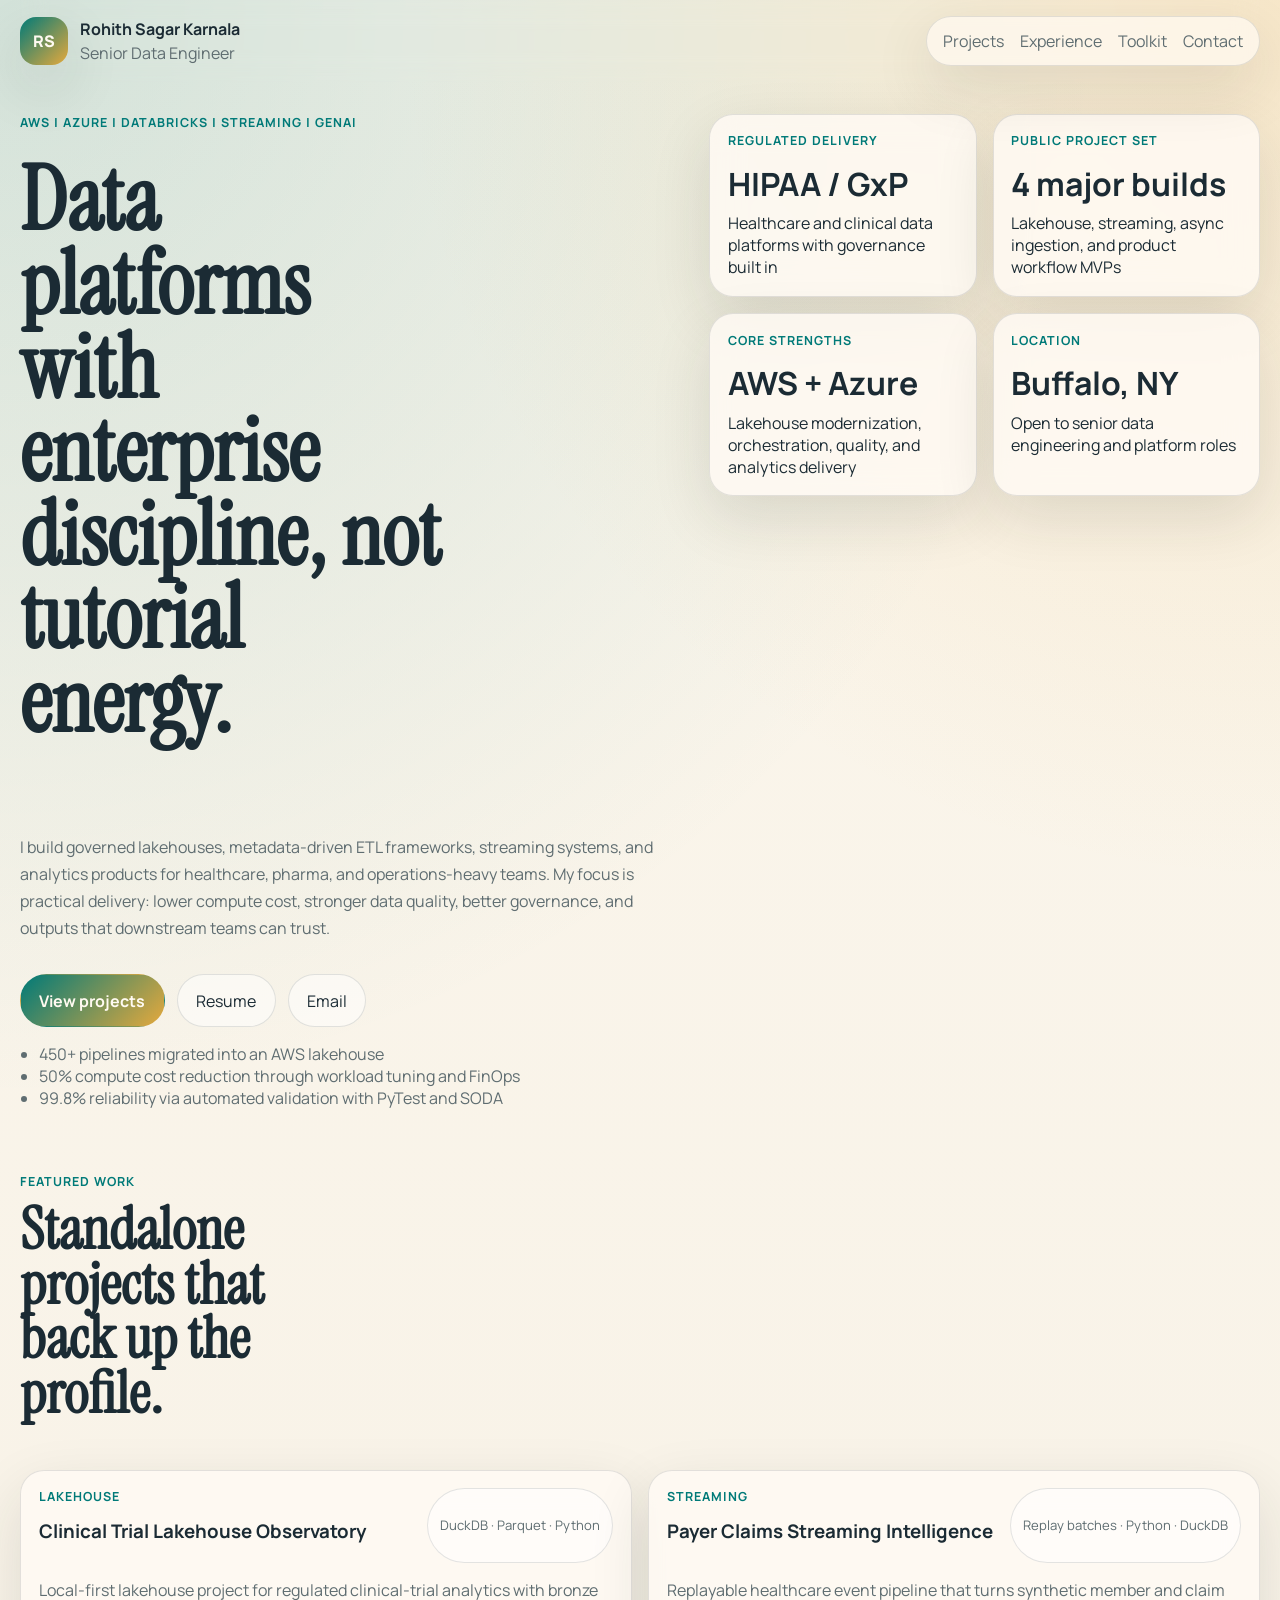
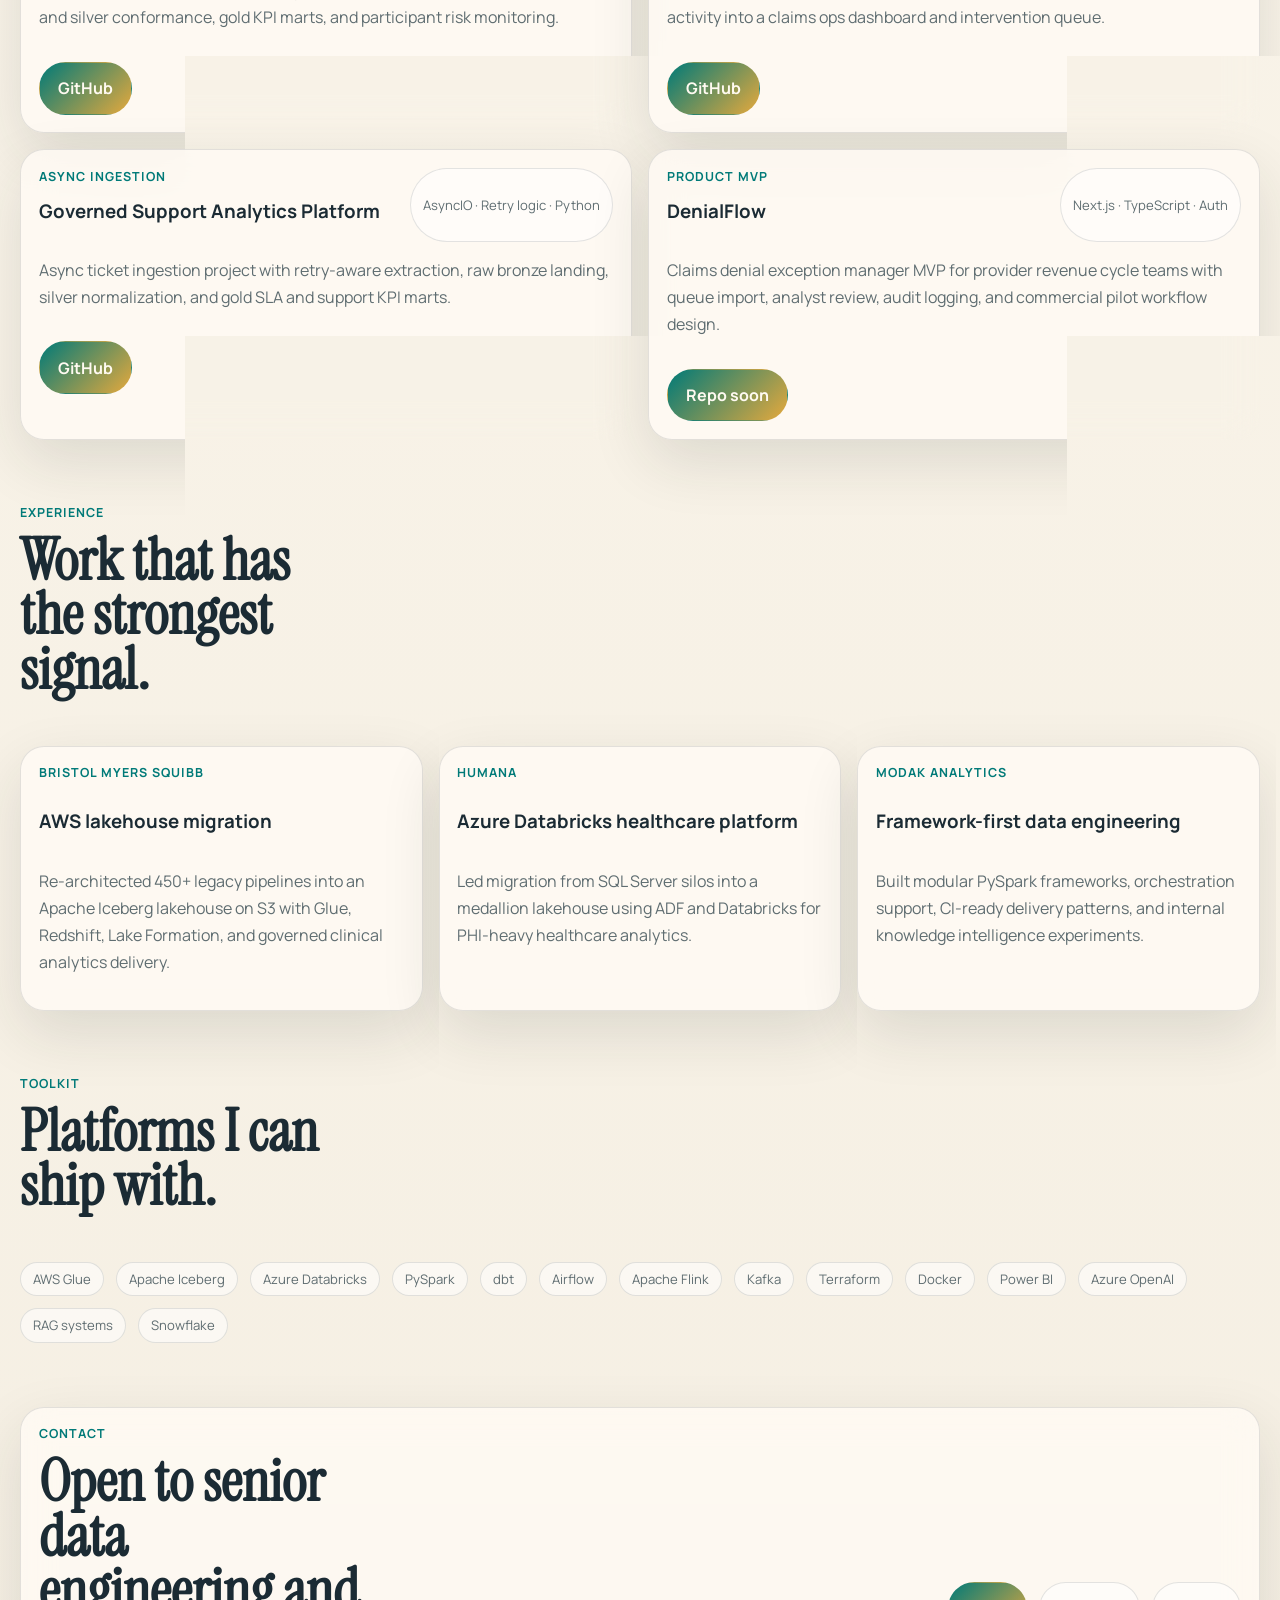
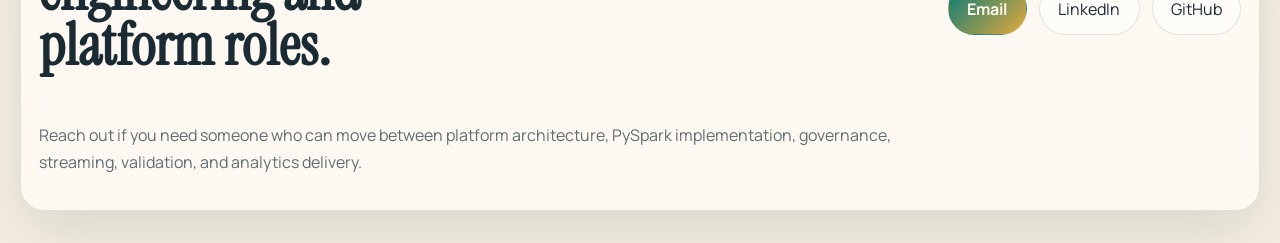
==== commit 33397fcf: "Restore portfolio site and separate DenialFlow" ====
--- a/index.html
+++ b/index.html
@@ -3,428 +3,240 @@
   <head>
     <meta charset="utf-8">
     <meta name="viewport" content="width=device-width, initial-scale=1">
-    <title>DenialFlow | Claims Denial Exception Manager</title>
+    <title>Rohith Sagar Karnala | Senior Data Engineer</title>
     <meta
       name="description"
-      content="DenialFlow is a browser-based claims denial exception manager for provider revenue cycle teams. Upload denial queues, classify issues, prioritize appeals, and review AI-assisted recommendations."
+      content="Portfolio for Rohith Sagar Karnala, a Senior Data Engineer focused on governed data platforms, lakehouse modernization, streaming systems, and applied analytics engineering."
     >
-    <meta property="og:title" content="DenialFlow | Claims Denial Exception Manager">
+    <meta property="og:title" content="Rohith Sagar Karnala | Senior Data Engineer">
     <meta
       property="og:description"
-      content="Upload denial queues, classify denial reasons, generate next-best actions, and review analyst-ready appeal drafts in a single workspace."
+      content="Senior Data Engineer building governed lakehouses, streaming pipelines, and analytics systems across AWS and Azure."
     >
     <meta property="og:type" content="website">
     <meta property="og:image" content="assets/images/og-card.svg">
     <link rel="preconnect" href="https://fonts.googleapis.com">
     <link rel="preconnect" href="https://fonts.gstatic.com" crossorigin>
-    <link
-      href="https://fonts.googleapis.com/css2?family=Manrope:wght@400;500;600;700;800&family=Fraunces:opsz,wght@9..144,500;9..144,700&display=swap"
-      rel="stylesheet"
-    >
+    <link href="https://fonts.googleapis.com/css2?family=Manrope:wght@400;500;700;800&amp;family=Instrument+Serif:ital@0;1&amp;display=swap" rel="stylesheet">
     <link rel="stylesheet" href="assets/css/styles.css">
   </head>
   <body>
-    <div class="app-shell">
-      <header class="site-header">
-        <a class="brand" href="#overview">
-          <span class="brand-mark">DF</span>
-          <span class="brand-copy">
-            <strong>DenialFlow</strong>
-            <span>Claims denial exception manager</span>
-          </span>
-        </a>
-
-        <nav class="site-nav" aria-label="Primary">
-          <a href="#overview">Overview</a>
-          <a href="#import">Import</a>
-          <a href="#workspace">Workspace</a>
-          <a href="#commercial">Commercial</a>
-          <a href="#engineering">Engineering</a>
-        </nav>
-      </header>
-
-      <main>
-        <section id="overview" class="hero-panel section">
-          <div class="hero-copy">
-            <p class="eyebrow">Provider RCM teams | denials and appeals | human-approved AI</p>
-            <h1>Cut denial backlog and surface the next best action.</h1>
-            <p class="hero-summary">
-              This MVP ingests denial work queues, normalizes messy exports, classifies denial reasons,
-              recommends next actions, drafts appeal notes, and keeps every recommendation reviewable by
-              analysts and team leads.
-            </p>
-
-            <div class="hero-actions">
-              <button class="button button-primary" type="button" id="load-sample-button">Load sample denial queue</button>
-              <a class="button button-secondary" href="#import">Upload CSV</a>
-            </div>
-
-            <ul class="hero-list">
-              <li>CSV-first onboarding for pilot workflows</li>
-              <li>Fixed denial taxonomy with priority scoring</li>
-              <li>Analyst review state, audit trail, and ROI reporting</li>
-            </ul>
+    <header class="site-header">
+      <a class="brand" href="#top">
+        <span class="brand-mark">RS</span>
+        <span class="brand-copy">
+          <strong>Rohith Sagar Karnala</strong>
+          <span>Senior Data Engineer</span>
+        </span>
+      </a>
+
+      <nav class="site-nav" aria-label="Primary">
+        <a href="#projects">Projects</a>
+        <a href="#experience">Experience</a>
+        <a href="#toolkit">Toolkit</a>
+        <a href="#contact">Contact</a>
+      </nav>
+    </header>
+
+    <main id="top" class="page-shell">
+      <section class="hero section">
+        <div class="hero-copy">
+          <p class="eyebrow">AWS | Azure | Databricks | Streaming | GenAI</p>
+          <h1>Data platforms with enterprise discipline, not tutorial energy.</h1>
+          <p class="hero-summary">
+            I build governed lakehouses, metadata-driven ETL frameworks, streaming systems, and analytics products for
+            healthcare, pharma, and operations-heavy teams. My focus is practical delivery: lower compute cost, stronger
+            data quality, better governance, and outputs that downstream teams can trust.
+          </p>
+
+          <div class="hero-actions">
+            <a class="button button-primary" href="#projects">View projects</a>
+            <a class="button button-secondary" href="assets/resume/Rohith_Sagar_Karnala_Senior_Data_Engineer.pdf" target="_blank" rel="noopener">Resume</a>
+            <a class="button button-secondary" href="mailto:rohithsagarkarnala@gmail.com">Email</a>
           </div>
 
-          <div class="hero-aside">
-            <div class="stat-grid">
-              <article class="stat-card">
-                <p class="stat-label">Queue readiness</p>
-                <strong id="hero-case-count">0 cases</strong>
-                <span>Imported and normalized into the canonical schema</span>
-              </article>
-              <article class="stat-card">
-                <p class="stat-label">Priority dollars</p>
-                <strong id="hero-risk-value">$0</strong>
-                <span>Total dollars at risk in the current queue</span>
-              </article>
-              <article class="stat-card">
-                <p class="stat-label">Analyst trust</p>
-                <strong id="hero-acceptance-rate">0%</strong>
-                <span>Acceptance rate based on analyst review decisions</span>
-              </article>
-              <article class="stat-card">
-                <p class="stat-label">Coverage</p>
-                <strong>8 categories</strong>
-                <span>Controlled denial taxonomy for v1 workflows</span>
-              </article>
-            </div>
-
-            <div class="taxonomy-panel">
-              <p class="taxonomy-label">Denial taxonomy</p>
-              <div class="taxonomy-chips" id="taxonomy-chips"></div>
-            </div>
+          <ul class="hero-list">
+            <li>450+ pipelines migrated into an AWS lakehouse</li>
+            <li>50% compute cost reduction through workload tuning and FinOps</li>
+            <li>99.8% reliability via automated validation with PyTest and SODA</li>
+          </ul>
+        </div>
+
+        <aside class="hero-stats">
+          <article class="stat-card">
+            <p class="stat-label">Regulated delivery</p>
+            <strong>HIPAA / GxP</strong>
+            <span>Healthcare and clinical data platforms with governance built in</span>
+          </article>
+          <article class="stat-card">
+            <p class="stat-label">Public project set</p>
+            <strong>4 major builds</strong>
+            <span>Lakehouse, streaming, async ingestion, and product workflow MVPs</span>
+          </article>
+          <article class="stat-card">
+            <p class="stat-label">Core strengths</p>
+            <strong>AWS + Azure</strong>
+            <span>Lakehouse modernization, orchestration, quality, and analytics delivery</span>
+          </article>
+          <article class="stat-card">
+            <p class="stat-label">Location</p>
+            <strong>Buffalo, NY</strong>
+            <span>Open to senior data engineering and platform roles</span>
+          </article>
+        </aside>
+      </section>
+
+      <section id="projects" class="section">
+        <div class="section-heading">
+          <p class="section-kicker">Featured work</p>
+          <h2>Standalone projects that back up the profile.</h2>
+        </div>
+
+        <div class="card-grid">
+          <article class="panel project-card">
+            <div class="panel-header">
+              <div>
+                <p class="panel-kicker">Lakehouse</p>
+                <h3>Clinical Trial Lakehouse Observatory</h3>
+              </div>
+              <span class="pill">DuckDB · Parquet · Python</span>
+            </div>
+            <p class="panel-copy">
+              Local-first lakehouse project for regulated clinical-trial analytics with bronze and silver conformance,
+              gold KPI marts, and participant risk monitoring.
+            </p>
+            <div class="button-row">
+              <a class="button button-primary" href="https://github.com/rohitsagar363/clinical-trial-lakehouse-observatory" target="_blank" rel="noopener">GitHub</a>
+            </div>
+          </article>
+
+          <article class="panel project-card">
+            <div class="panel-header">
+              <div>
+                <p class="panel-kicker">Streaming</p>
+                <h3>Payer Claims Streaming Intelligence</h3>
+              </div>
+              <span class="pill">Replay batches · Python · DuckDB</span>
+            </div>
+            <p class="panel-copy">
+              Replayable healthcare event pipeline that turns synthetic member and claim activity into a claims ops
+              dashboard and intervention queue.
+            </p>
+            <div class="button-row">
+              <a class="button button-primary" href="https://github.com/rohitsagar363/payer-claims-streaming-intelligence" target="_blank" rel="noopener">GitHub</a>
+            </div>
+          </article>
+
+          <article class="panel project-card">
+            <div class="panel-header">
+              <div>
+                <p class="panel-kicker">Async ingestion</p>
+                <h3>Governed Support Analytics Platform</h3>
+              </div>
+              <span class="pill">AsyncIO · Retry logic · Python</span>
+            </div>
+            <p class="panel-copy">
+              Async ticket ingestion project with retry-aware extraction, raw bronze landing, silver normalization,
+              and gold SLA and support KPI marts.
+            </p>
+            <div class="button-row">
+              <a class="button button-primary" href="https://github.com/rohitsagar363/governed-support-analytics-platform" target="_blank" rel="noopener">GitHub</a>
+            </div>
+          </article>
+
+          <article class="panel project-card">
+            <div class="panel-header">
+              <div>
+                <p class="panel-kicker">Product MVP</p>
+                <h3>DenialFlow</h3>
+              </div>
+              <span class="pill">Next.js · TypeScript · Auth</span>
+            </div>
+            <p class="panel-copy">
+              Claims denial exception manager MVP for provider revenue cycle teams with queue import, analyst review,
+              audit logging, and commercial pilot workflow design.
+            </p>
+            <div class="button-row">
+              <a class="button button-primary" href="https://github.com/rohitsagar363" target="_blank" rel="noopener">Repo soon</a>
+            </div>
+          </article>
+        </div>
+      </section>
+
+      <section id="experience" class="section">
+        <div class="section-heading">
+          <p class="section-kicker">Experience</p>
+          <h2>Work that has the strongest signal.</h2>
+        </div>
+
+        <div class="card-grid card-grid-three">
+          <article class="panel project-card">
+            <p class="panel-kicker">Bristol Myers Squibb</p>
+            <h3>AWS lakehouse migration</h3>
+            <p class="panel-copy">
+              Re-architected 450+ legacy pipelines into an Apache Iceberg lakehouse on S3 with Glue, Redshift, Lake Formation,
+              and governed clinical analytics delivery.
+            </p>
+          </article>
+          <article class="panel project-card">
+            <p class="panel-kicker">Humana</p>
+            <h3>Azure Databricks healthcare platform</h3>
+            <p class="panel-copy">
+              Led migration from SQL Server silos into a medallion lakehouse using ADF and Databricks for PHI-heavy healthcare analytics.
+            </p>
+          </article>
+          <article class="panel project-card">
+            <p class="panel-kicker">Modak Analytics</p>
+            <h3>Framework-first data engineering</h3>
+            <p class="panel-copy">
+              Built modular PySpark frameworks, orchestration support, CI-ready delivery patterns, and internal knowledge intelligence experiments.
+            </p>
+          </article>
+        </div>
+      </section>
+
+      <section id="toolkit" class="section">
+        <div class="section-heading">
+          <p class="section-kicker">Toolkit</p>
+          <h2>Platforms I can ship with.</h2>
+        </div>
+
+        <div class="chip-grid">
+          <span class="chip">AWS Glue</span>
+          <span class="chip">Apache Iceberg</span>
+          <span class="chip">Azure Databricks</span>
+          <span class="chip">PySpark</span>
+          <span class="chip">dbt</span>
+          <span class="chip">Airflow</span>
+          <span class="chip">Apache Flink</span>
+          <span class="chip">Kafka</span>
+          <span class="chip">Terraform</span>
+          <span class="chip">Docker</span>
+          <span class="chip">Power BI</span>
+          <span class="chip">Azure OpenAI</span>
+          <span class="chip">RAG systems</span>
+          <span class="chip">Snowflake</span>
+        </div>
+      </section>
+
+      <section id="contact" class="section">
+        <div class="panel contact-panel">
+          <div>
+            <p class="section-kicker">Contact</p>
+            <h2>Open to senior data engineering and platform roles.</h2>
+            <p class="panel-copy">
+              Reach out if you need someone who can move between platform architecture, PySpark implementation,
+              governance, streaming, validation, and analytics delivery.
+            </p>
           </div>
-        </section>
-
-        <section id="import" class="section import-layout">
-          <div class="section-heading">
-            <p class="section-kicker">Import and mapping</p>
-            <h2>Take a raw denial queue export and normalize it in minutes.</h2>
+          <div class="button-row">
+            <a class="button button-primary" href="mailto:rohithsagarkarnala@gmail.com">Email</a>
+            <a class="button button-secondary" href="https://www.linkedin.com/in/rohithsagar" target="_blank" rel="noopener">LinkedIn</a>
+            <a class="button button-secondary" href="https://github.com/rohitsagar363" target="_blank" rel="noopener">GitHub</a>
           </div>
-
-          <div class="panel-grid">
-            <section class="panel">
-              <div class="panel-header">
-                <div>
-                  <p class="panel-kicker">1. Upload source data</p>
-                  <h3>Queue intake</h3>
-                </div>
-                <span class="pill">CSV or spreadsheet export</span>
-              </div>
-
-              <p class="panel-copy">
-                Start with a denial work queue export from your billing or RCM system. For pilots, manual upload is the source of truth.
-              </p>
-
-              <div class="upload-actions">
-                <label class="button button-primary upload-label" for="csv-input">Choose CSV file</label>
-                <input id="csv-input" type="file" accept=".csv,text/csv">
-                <button class="button button-secondary" type="button" id="load-demo-file-button">Load built-in demo data</button>
-              </div>
-
-              <div class="upload-meta">
-                <p id="upload-status">No file uploaded yet. Use the built-in demo to explore the workflow.</p>
-                <a class="text-link" href="assets/data/sample_denials.csv" download>Download sample CSV</a>
-              </div>
-            </section>
-
-            <section class="panel">
-              <div class="panel-header">
-                <div>
-                  <p class="panel-kicker">2. Map fields</p>
-                  <h3>Canonical denial schema</h3>
-                </div>
-                <span class="pill" id="mapping-status">Awaiting upload</span>
-              </div>
-
-              <p class="panel-copy">
-                The MVP maps source columns into a fixed schema: claim ID, payer, denial code, amount at risk, age, status, specialty,
-                last note, attachments present, and due date.
-              </p>
-
-              <div id="mapping-wizard" class="mapping-wizard empty-state">
-                Upload a file or load the demo queue to map incoming columns.
-              </div>
-
-              <div class="mapping-actions">
-                <button class="button button-primary" type="button" id="apply-mapping-button" disabled>Normalize queue</button>
-                <button class="button button-secondary" type="button" id="reset-workspace-button">Reset workspace</button>
-              </div>
-            </section>
-          </div>
-        </section>
-
-        <section id="workspace" class="section workspace-layout">
-          <div class="section-heading">
-            <p class="section-kicker">Analyst workspace</p>
-            <h2>Classify, prioritize, review, and track the queue.</h2>
-          </div>
-
-          <div class="metrics-grid" id="metrics-grid">
-            <article class="metric-card">
-              <p class="metric-label">Cases in queue</p>
-              <strong id="metric-total-cases">0</strong>
-              <span>Normalized denial cases available for review</span>
-            </article>
-            <article class="metric-card">
-              <p class="metric-label">Dollars at risk</p>
-              <strong id="metric-total-risk">$0</strong>
-              <span>Aggregate value across imported denial cases</span>
-            </article>
-            <article class="metric-card">
-              <p class="metric-label">High priority queue</p>
-              <strong id="metric-high-priority">0</strong>
-              <span>Cases above the recommended escalation threshold</span>
-            </article>
-            <article class="metric-card">
-              <p class="metric-label">Estimated time saved</p>
-              <strong id="metric-time-saved">0h</strong>
-              <span>Based on analyst review assistance across the queue</span>
-            </article>
-          </div>
-
-          <div class="workspace-grid">
-            <section class="panel queue-panel">
-              <div class="panel-header">
-                <div>
-                  <p class="panel-kicker">3. Review queue</p>
-                  <h3>Prioritized denials</h3>
-                </div>
-                <span class="pill" id="queue-summary">No cases loaded</span>
-              </div>
-
-              <div class="queue-filters">
-                <label>
-                  <span>Status</span>
-                  <select id="status-filter">
-                    <option value="all">All review states</option>
-                    <option value="pending">Pending</option>
-                    <option value="accepted">Accepted</option>
-                    <option value="edited">Edited</option>
-                    <option value="rejected">Rejected</option>
-                  </select>
-                </label>
-                <label>
-                  <span>Category</span>
-                  <select id="category-filter">
-                    <option value="all">All categories</option>
-                  </select>
-                </label>
-              </div>
-
-              <div id="queue-list" class="queue-list empty-state">
-                Load a queue to generate recommendations and start analyst review.
-              </div>
-            </section>
-
-            <section class="panel detail-panel">
-              <div class="panel-header">
-                <div>
-                  <p class="panel-kicker">4. Case detail</p>
-                  <h3>Recommendation review</h3>
-                </div>
-                <span class="pill" id="detail-pill">Select a case</span>
-              </div>
-
-              <div id="case-detail" class="detail-card empty-state">
-                Select a denial case from the queue to inspect the recommendation, checklist, and draft note.
-              </div>
-            </section>
-          </div>
-
-          <div class="panel-grid">
-            <section class="panel">
-              <div class="panel-header">
-                <div>
-                  <p class="panel-kicker">5. Outcome reporting</p>
-                  <h3>Operational dashboard</h3>
-                </div>
-                <span class="pill">Live metrics</span>
-              </div>
-
-              <div class="dashboard-grid">
-                <article class="mini-card">
-                  <p>Backlog by category</p>
-                  <div id="dashboard-category-breakdown" class="breakdown-list empty-state">No data yet</div>
-                </article>
-                <article class="mini-card">
-                  <p>Aging buckets</p>
-                  <div id="dashboard-aging-breakdown" class="breakdown-list empty-state">No data yet</div>
-                </article>
-                <article class="mini-card">
-                  <p>Acceptance vs edits</p>
-                  <div id="dashboard-review-breakdown" class="breakdown-list empty-state">No data yet</div>
-                </article>
-                <article class="mini-card">
-                  <p>Top payer exposure</p>
-                  <div id="dashboard-payer-breakdown" class="breakdown-list empty-state">No data yet</div>
-                </article>
-              </div>
-            </section>
-
-            <section class="panel">
-              <div class="panel-header">
-                <div>
-                  <p class="panel-kicker">6. Audit trail</p>
-                  <h3>Human review log</h3>
-                </div>
-                <span class="pill">Required for trust</span>
-              </div>
-
-              <div id="audit-log" class="audit-log empty-state">
-                Analyst review actions will appear here after cases are accepted, edited, or rejected.
-              </div>
-            </section>
-          </div>
-        </section>
-
-        <section id="commercial" class="section commercial-layout">
-          <div class="section-heading">
-            <p class="section-kicker">Commercial blueprint</p>
-            <h2>How this MVP becomes a product and gets sold.</h2>
-          </div>
-
-          <div class="panel-grid">
-            <section class="panel">
-              <div class="panel-header">
-                <div>
-                  <p class="panel-kicker">Pilot packaging</p>
-                  <h3>Paid design-partner motion</h3>
-                </div>
-              </div>
-
-              <ul class="bullet-list">
-                <li>Target provider RCM leaders with visible denial backlog and spreadsheet-heavy workflows.</li>
-                <li>Sell a 4-6 week pilot focused on one denial category or specialty.</li>
-                <li>Use weekly CSV uploads, analyst review logs, and dashboard reporting to prove ROI fast.</li>
-                <li>Track time per case, throughput, dollars at risk, and documentation consistency.</li>
-              </ul>
-            </section>
-
-            <section class="panel">
-              <div class="panel-header">
-                <div>
-                  <p class="panel-kicker">Pricing and scale</p>
-                  <h3>Value-based expansion</h3>
-                </div>
-              </div>
-
-              <ul class="bullet-list">
-                <li>Charge a paid pilot fee, then convert to annual SaaS pricing based on cases processed.</li>
-                <li>Expand from denial triage into appeal drafting, root-cause analytics, and auth exceptions.</li>
-                <li>Add SFTP and API intake only after CSV-first pilots prove repeatable value.</li>
-                <li>Keep human approval mandatory until customers trust the workflow and audit controls.</li>
-              </ul>
-            </section>
-          </div>
-        </section>
-
-        <section id="engineering" class="section commercial-layout">
-          <div class="section-heading">
-            <p class="section-kicker">Engineering builds</p>
-            <h2>Standalone projects that back up the portfolio.</h2>
-          </div>
-
-          <div class="panel-grid">
-            <section class="panel">
-              <div class="panel-header">
-                <div>
-                  <p class="panel-kicker">Lakehouse</p>
-                  <h3>Clinical Trial Lakehouse Observatory</h3>
-                </div>
-                <span class="pill">Bronze / Silver / Gold</span>
-              </div>
-
-              <p class="panel-copy">
-                Synthetic clinical-trial platform with governed bronze, silver, and gold layers, quality checks,
-                patient risk monitoring, and study KPI marts.
-              </p>
-
-              <ul class="bullet-list">
-                <li>DuckDB and Parquet local lakehouse</li>
-                <li>240-participant synthetic trial dataset</li>
-                <li>Passing test suite and quality gates</li>
-              </ul>
-
-              <div class="hero-actions">
-                <a class="button button-primary" href="https://github.com/rohitsagar363/clinical-trial-lakehouse-observatory" target="_blank" rel="noopener">Open repo</a>
-              </div>
-            </section>
-
-            <section class="panel">
-              <div class="panel-header">
-                <div>
-                  <p class="panel-kicker">Streaming</p>
-                  <h3>Payer Claims Streaming Intelligence</h3>
-                </div>
-                <span class="pill">Event pipeline</span>
-              </div>
-
-              <p class="panel-copy">
-                Replayable healthcare event pipeline that models claims and member activity into an operational
-                dashboard and intervention queue.
-              </p>
-
-              <ul class="bullet-list">
-                <li>JSONL batch replay for streaming-style ingestion</li>
-                <li>Claims ops dashboard and intervention queue</li>
-                <li>Passing test suite and local demo run</li>
-              </ul>
-
-              <div class="hero-actions">
-                <a class="button button-primary" href="https://github.com/rohitsagar363/payer-claims-streaming-intelligence" target="_blank" rel="noopener">Open repo</a>
-              </div>
-            </section>
-
-            <section class="panel">
-              <div class="panel-header">
-                <div>
-                  <p class="panel-kicker">Async ingestion</p>
-                  <h3>Governed Support Analytics Platform</h3>
-                </div>
-                <span class="pill">Retry aware</span>
-              </div>
-
-              <p class="panel-copy">
-                Async support-ticket ingestion system with retry handling, bronze raw landing, silver normalization,
-                and gold SLA and KPI marts.
-              </p>
-
-              <ul class="bullet-list">
-                <li>Mock paginated API with transient failure simulation</li>
-                <li>SLA breach queue and support KPI outputs</li>
-                <li>Passing test suite and local demo run</li>
-              </ul>
-
-              <div class="hero-actions">
-                <a class="button button-primary" href="https://github.com/rohitsagar363/governed-support-analytics-platform" target="_blank" rel="noopener">Open repo</a>
-              </div>
-            </section>
-
-            <section class="panel">
-              <div class="panel-header">
-                <div>
-                  <p class="panel-kicker">Profile</p>
-                  <h3>Rohith Sagar Karnala</h3>
-                </div>
-                <span class="pill">Senior Data Engineer</span>
-              </div>
-
-              <p class="panel-copy">
-                Portfolio direction: regulated data platforms, lakehouse modernization, streaming systems,
-                and production-minded analytics engineering.
-              </p>
-
-              <div class="hero-actions">
-                <a class="button button-secondary" href="https://www.linkedin.com/in/rohithsagar" target="_blank" rel="noopener">LinkedIn</a>
-                <a class="button button-secondary" href="assets/resume/Rohith_Sagar_Karnala_Senior_Data_Engineer.pdf" target="_blank" rel="noopener">Resume</a>
-              </div>
-            </section>
-          </div>
-        </section>
-      </main>
-    </div>
+        </div>
+      </section>
+    </main>
 
     <script src="assets/js/site.js"></script>
   </body>
--- a/assets/css/styles.css
+++ b/assets/css/styles.css
@@ -1,15 +1,15 @@
 :root {
-  --bg: #0d1117;
-  --bg-soft: #121923;
-  --panel: rgba(18, 25, 35, 0.8);
-  --panel-strong: #151d29;
-  --line: rgba(173, 191, 214, 0.16);
-  --text: #eef3f8;
-  --muted: #9fb0c4;
-  --teal: #38b6a8;
-  --gold: #f1bd61;
-  --rose: #c86f92;
-  --shadow: 0 22px 60px rgba(0, 0, 0, 0.28);
+  --bg: #f5efe3;
+  --ink: #1b2b34;
+  --muted: #5f6d71;
+  --line: rgba(27, 43, 52, 0.12);
+  --panel: rgba(255, 251, 244, 0.82);
+  --teal: #007a78;
+  --amber: #e5a93d;
+  --shadow: 0 22px 60px rgba(37, 40, 33, 0.12);
+  --radius-xl: 32px;
+  --radius-lg: 24px;
+  --radius-md: 18px;
 }
 
 * {
@@ -23,26 +23,12 @@
 body {
   margin: 0;
   min-height: 100vh;
-  color: var(--text);
+  color: var(--ink);
   font-family: "Manrope", sans-serif;
   background:
-    radial-gradient(circle at 0% 0%, rgba(56, 182, 168, 0.18), transparent 26%),
-    radial-gradient(circle at 100% 20%, rgba(241, 189, 97, 0.16), transparent 22%),
-    radial-gradient(circle at 85% 95%, rgba(200, 111, 146, 0.14), transparent 18%),
-    linear-gradient(180deg, #0a0f15 0%, #0d1117 100%);
-}
-
-body::before {
-  content: "";
-  position: fixed;
-  inset: 0;
-  pointer-events: none;
-  opacity: 0.4;
-  background-image:
-    linear-gradient(rgba(255, 255, 255, 0.035) 1px, transparent 1px),
-    linear-gradient(90deg, rgba(255, 255, 255, 0.035) 1px, transparent 1px);
-  background-size: 32px 32px;
-  mask-image: linear-gradient(180deg, rgba(0, 0, 0, 0.8), transparent 92%);
+    radial-gradient(circle at top left, rgba(0, 122, 120, 0.16), transparent 30%),
+    radial-gradient(circle at top right, rgba(229, 169, 61, 0.2), transparent 24%),
+    linear-gradient(180deg, #fbf6ec 0%, var(--bg) 100%);
 }
 
 a {
@@ -50,141 +36,193 @@
   text-decoration: none;
 }
 
-.page-shell,
 .site-header,
-.site-footer {
-  width: min(1180px, calc(100% - 2rem));
+.page-shell {
+  width: min(1240px, calc(100% - 2rem));
   margin: 0 auto;
 }
 
 .site-header {
   position: sticky;
   top: 0;
-  z-index: 30;
-  display: flex;
-  align-items: center;
+  z-index: 10;
+  display: flex;
   justify-content: space-between;
-  padding: 1.15rem 0;
-  backdrop-filter: blur(18px);
+  align-items: center;
+  padding: 1rem 0;
+  backdrop-filter: blur(12px);
 }
 
 .brand {
-  display: inline-flex;
-  align-items: center;
-  gap: 0.8rem;
-  font-weight: 700;
+  display: flex;
+  align-items: center;
+  gap: 0.75rem;
 }
 
 .brand-mark {
   display: inline-flex;
   align-items: center;
   justify-content: center;
-  width: 2.6rem;
-  height: 2.6rem;
-  border-radius: 0.85rem;
-  background: linear-gradient(135deg, var(--teal), var(--rose));
+  width: 3rem;
+  height: 3rem;
+  border-radius: 1rem;
+  background: linear-gradient(135deg, var(--teal), var(--amber));
+  color: #fffaf1;
+  font-weight: 800;
   box-shadow: var(--shadow);
 }
 
-.brand-text,
-.site-nav a,
-.eyebrow,
-.metric-label,
-.section-kicker,
-.proof-index,
-.case-study-tag,
-.timeline-period,
-.tool-cluster-label {
-  letter-spacing: 0.1em;
-  text-transform: uppercase;
-  font-size: 0.78rem;
+.brand-copy {
+  display: grid;
+  gap: 0.15rem;
+}
+
+.brand-copy span,
+.panel-copy,
+.hero-summary,
+.hero-list li {
+  color: var(--muted);
 }
 
 .site-nav {
   display: flex;
-  gap: 1.2rem;
-  padding: 0.75rem 1rem;
+  flex-wrap: wrap;
+  gap: 1rem;
+  padding: 0.8rem 1rem;
   border: 1px solid var(--line);
   border-radius: 999px;
-  background: rgba(16, 22, 30, 0.7);
+  background: rgba(255, 250, 241, 0.72);
+  box-shadow: var(--shadow);
 }
 
 .site-nav a {
   color: var(--muted);
 }
 
-.site-nav a:hover,
-.contact-strip a:hover,
-.text-link:hover {
-  color: var(--gold);
-}
-
 .section {
-  padding: 2.8rem 0;
+  padding: 2rem 0;
 }
 
 .hero {
   display: grid;
-  grid-template-columns: minmax(0, 1.05fr) minmax(360px, 0.95fr);
-  gap: 1.4rem;
+  grid-template-columns: minmax(0, 1.1fr) minmax(320px, 0.9fr);
+  gap: 1rem;
   align-items: start;
-  padding-top: 3rem;
+}
+
+.hero-copy,
+.hero-stats,
+.card-grid {
+  display: grid;
+  gap: 1rem;
+}
+
+.card-grid {
+  grid-template-columns: repeat(2, minmax(0, 1fr));
+}
+
+.card-grid-three {
+  grid-template-columns: repeat(3, minmax(0, 1fr));
+}
+
+.hero-stats {
+  grid-template-columns: repeat(2, minmax(0, 1fr));
 }
 
 h1,
 h2,
-h3 {
-  margin: 0;
-  line-height: 0.95;
+h3,
+p {
+  margin-top: 0;
 }
 
 h1,
 h2 {
   font-family: "Instrument Serif", serif;
-  font-weight: 400;
+  line-height: 0.95;
 }
 
 h1 {
-  max-width: 10.5ch;
-  font-size: clamp(3.8rem, 8vw, 7rem);
+  font-size: clamp(3rem, 8vw, 5.5rem);
+  max-width: 11ch;
 }
 
 h2 {
-  max-width: 13ch;
-  font-size: clamp(2.3rem, 4vw, 3.6rem);
-}
-
-h3 {
-  font-size: 1.45rem;
-  line-height: 1.12;
+  font-size: clamp(2rem, 5vw, 3.6rem);
+  max-width: 12ch;
 }
 
 .eyebrow,
-.section-kicker {
-  margin: 0 0 1rem;
+.section-kicker,
+.panel-kicker,
+.stat-label {
+  margin: 0 0 0.8rem;
   color: var(--teal);
+  font-size: 0.78rem;
+  font-weight: 700;
+  letter-spacing: 0.08em;
+  text-transform: uppercase;
 }
 
 .hero-summary,
-.summary-band p,
-.proof-card p:last-child,
-.case-study-body,
-.timeline-item p,
-.philosophy-list p,
-.contact-section p {
+.panel-copy {
+  line-height: 1.7;
+}
+
+.hero-actions,
+.button-row {
+  display: flex;
+  flex-wrap: wrap;
+  gap: 0.75rem;
+}
+
+.hero-list {
+  padding-left: 1.2rem;
   margin: 0;
+}
+
+.panel,
+.stat-card {
+  border: 1px solid var(--line);
+  background: var(--panel);
+  box-shadow: var(--shadow);
+  backdrop-filter: blur(16px);
+  border-radius: var(--radius-lg);
+}
+
+.panel,
+.stat-card {
+  padding: 1.1rem;
+}
+
+.stat-card strong {
+  display: block;
+  margin-bottom: 0.4rem;
+  font-size: 2rem;
+}
+
+.panel-header {
+  display: flex;
+  justify-content: space-between;
+  gap: 1rem;
+}
+
+.project-card {
+  display: grid;
+  gap: 0.9rem;
+  align-content: start;
+}
+
+.pill,
+.chip {
+  display: inline-flex;
+  align-items: center;
+  padding: 0.45rem 0.75rem;
+  border-radius: 999px;
+  background: rgba(255, 255, 255, 0.55);
+  border: 1px solid var(--line);
+  font-size: 0.82rem;
   color: var(--muted);
-  line-height: 1.75;
-  font-size: 1rem;
-}
-
-.hero-actions,
-.contact-actions,
-.case-study-actions {
-  display: flex;
-  flex-wrap: wrap;
-  gap: 0.9rem;
-  margin-top: 1.8rem;
 }
 
 .button {
@@ -193,9 +231,10 @@
   justify-content: center;
   min-height: 3rem;
   padding: 0.9rem 1.15rem;
+  border: 1px solid transparent;
   border-radius: 999px;
-  border: 1px solid transparent;
-  transition: transform 180ms ease, border-color 180ms ease, background 180ms ease;
+  cursor: pointer;
+  transition: transform 180ms ease;
 }
 
 .button:hover {
@@ -203,316 +242,59 @@
 }
 
 .button-primary {
-  background: linear-gradient(135deg, var(--teal), var(--rose));
-  color: #081018;
-  font-weight: 800;
+  background: linear-gradient(135deg, var(--teal), var(--amber));
+  color: #fffaf1;
+  font-weight: 700;
 }
 
 .button-secondary {
+  background: rgba(255, 255, 255, 0.5);
+  color: var(--ink);
   border-color: var(--line);
-  background: rgba(255, 255, 255, 0.02);
-  color: var(--text);
-}
-
-.contact-strip {
+}
+
+.chip-grid {
   display: flex;
   flex-wrap: wrap;
-  gap: 0.9rem 1.3rem;
-  padding: 0;
-  margin: 1.5rem 0 0;
-  list-style: none;
-  color: var(--muted);
-}
-
-.hero-panel,
-.summary-band,
-.proof-card,
-.case-study,
-.timeline-item,
-.tool-cluster,
-.philosophy-panel,
-.contact-section {
-  border: 1px solid var(--line);
-  background: var(--panel);
-  box-shadow: var(--shadow);
-  backdrop-filter: blur(14px);
-}
-
-.hero-panel {
-  display: grid;
-  gap: 1rem;
-  padding: 1rem;
-  border-radius: 2rem;
-}
-
-.avatar-block {
-  min-height: 320px;
-  border-radius: 1.4rem;
-  background:
-    radial-gradient(circle at 50% 10%, rgba(241, 189, 97, 0.18), transparent 35%),
-    linear-gradient(180deg, rgba(56, 182, 168, 0.08), rgba(200, 111, 146, 0.08)),
-    #101723;
-  display: grid;
-  place-items: center;
-  overflow: hidden;
-}
-
-.avatar-image {
-  width: min(100%, 360px);
-  height: auto;
-  display: block;
-}
-
-.hero-metric-stack {
-  display: grid;
-  gap: 1rem;
-}
-
-.metric-grid {
-  display: grid;
-  grid-template-columns: repeat(2, minmax(0, 1fr));
-  gap: 1rem;
-}
-
-.metric-card {
-  min-height: 132px;
-  padding: 1rem;
-  border-radius: 1.35rem;
-  border: 1px solid rgba(173, 191, 214, 0.12);
-  background: rgba(255, 255, 255, 0.03);
-}
-
-.metric-card-wide {
-  min-height: auto;
-}
-
-.metric-label {
-  margin: 0 0 0.7rem;
-  color: var(--gold);
-}
-
-.metric-card strong {
-  display: block;
-  font-size: 1.75rem;
-  line-height: 1.05;
-}
-
-.metric-card span {
-  display: block;
-  margin-top: 0.55rem;
-  color: var(--muted);
-  line-height: 1.5;
-}
-
-.summary-band {
-  display: grid;
-  grid-template-columns: 1.2fr 0.8fr;
-  gap: 1rem;
-  align-items: end;
-  padding: 1.45rem;
-  border-radius: 2rem;
-}
-
-.summary-band-label {
-  margin: 0 0 0.7rem;
-  color: var(--gold);
-  font-weight: 700;
-}
-
-.proof-grid {
-  display: grid;
-  grid-template-columns: repeat(3, minmax(0, 1fr));
-  gap: 1rem;
-}
-
-.proof-card {
-  padding: 1.35rem;
-  border-radius: 1.7rem;
-}
-
-.proof-index {
-  margin: 0 0 0.85rem;
-  color: var(--rose);
-}
-
-.section-heading {
-  display: flex;
-  flex-direction: column;
-  gap: 0.7rem;
-  margin-bottom: 1.5rem;
-}
-
-.case-study-grid {
-  display: grid;
-  grid-template-columns: repeat(2, minmax(0, 1fr));
-  gap: 1rem;
-}
-
-.case-study {
-  display: flex;
-  flex-direction: column;
-  gap: 1rem;
-  padding: 1.4rem;
-  border-radius: 1.8rem;
-}
-
-.case-study-featured {
-  grid-column: span 2;
-  background:
-    linear-gradient(135deg, rgba(56, 182, 168, 0.09), rgba(200, 111, 146, 0.07)),
-    var(--panel);
-}
-
-.case-study-head {
-  display: grid;
-  gap: 0.55rem;
-}
-
-.case-study-tag {
-  margin: 0;
-  color: var(--gold);
-}
-
-.fact-list {
-  display: flex;
-  flex-wrap: wrap;
-  gap: 0.65rem;
-  padding: 0;
-  margin: 0;
-  list-style: none;
-}
-
-.fact-list li {
-  padding: 0.75rem 0.9rem;
-  border-radius: 999px;
-  border: 1px solid rgba(173, 191, 214, 0.12);
-  color: var(--text);
-  background: rgba(255, 255, 255, 0.04);
-}
-
-.text-link {
-  color: var(--teal);
-  font-weight: 700;
-}
-
-.timeline {
-  display: grid;
-  gap: 1rem;
-}
-
-.timeline-item {
-  display: grid;
-  grid-template-columns: 10.5rem 1fr;
-  gap: 1rem;
-  padding: 1.35rem;
-  border-radius: 1.7rem;
-}
-
-.timeline-period {
-  color: var(--rose);
-}
-
-.toolkit-board {
-  display: grid;
-  gap: 1rem;
-}
-
-.tool-cluster {
-  padding: 1.35rem;
-  border-radius: 1.7rem;
-}
-
-.tool-cluster-label {
-  margin: 0 0 1rem;
-  color: var(--gold);
-}
-
-.chip-grid {
-  display: flex;
-  flex-wrap: wrap;
-  gap: 0.7rem;
-}
-
-.chip-grid span {
-  padding: 0.8rem 0.95rem;
-  border-radius: 999px;
-  border: 1px solid rgba(173, 191, 214, 0.12);
-  background: rgba(255, 255, 255, 0.03);
-  color: var(--muted);
-}
-
-.philosophy-panel,
-.contact-section {
-  display: grid;
-  grid-template-columns: 1.1fr 0.9fr;
-  gap: 1rem;
-  padding: 1.45rem;
-  border-radius: 2rem;
-}
-
-.philosophy-list {
-  display: grid;
-  gap: 0.7rem;
-}
-
-.site-footer {
-  display: flex;
-  justify-content: space-between;
-  gap: 1rem;
-  padding: 2rem 0 3rem;
-  color: var(--muted);
-}
-
-@media (max-width: 980px) {
+  gap: 0.75rem;
+}
+
+.contact-panel {
+  display: grid;
+  grid-template-columns: minmax(0, 1fr) auto;
+  gap: 1rem;
+  align-items: center;
+}
+
+@media (max-width: 1100px) {
   .hero,
-  .summary-band,
-  .proof-grid,
-  .case-study-grid,
-  .philosophy-panel,
-  .contact-section {
+  .card-grid,
+  .card-grid-three,
+  .hero-stats,
+  .contact-panel {
     grid-template-columns: 1fr;
   }
-
-  .case-study-featured {
-    grid-column: auto;
-  }
-
-  .timeline-item {
-    grid-template-columns: 1fr;
-  }
-}
-
-@media (max-width: 720px) {
-  .page-shell,
+}
+
+@media (max-width: 780px) {
   .site-header,
-  .site-footer {
-    width: min(1180px, calc(100% - 1.1rem));
+  .page-shell {
+    width: min(1240px, calc(100% - 1rem));
   }
 
   .site-header {
+    gap: 0.75rem;
+    align-items: flex-start;
     flex-direction: column;
-    gap: 0.9rem;
   }
 
   .site-nav {
     width: 100%;
     justify-content: center;
-    flex-wrap: wrap;
-  }
-
-  .hero {
-    padding-top: 2rem;
-  }
-
-  h1 {
+  }
+
+  h1,
+  h2 {
     max-width: none;
   }
-
-  .metric-grid {
-    grid-template-columns: 1fr;
-  }
-
-  .site-footer {
-    flex-direction: column;
-  }
-}
+}
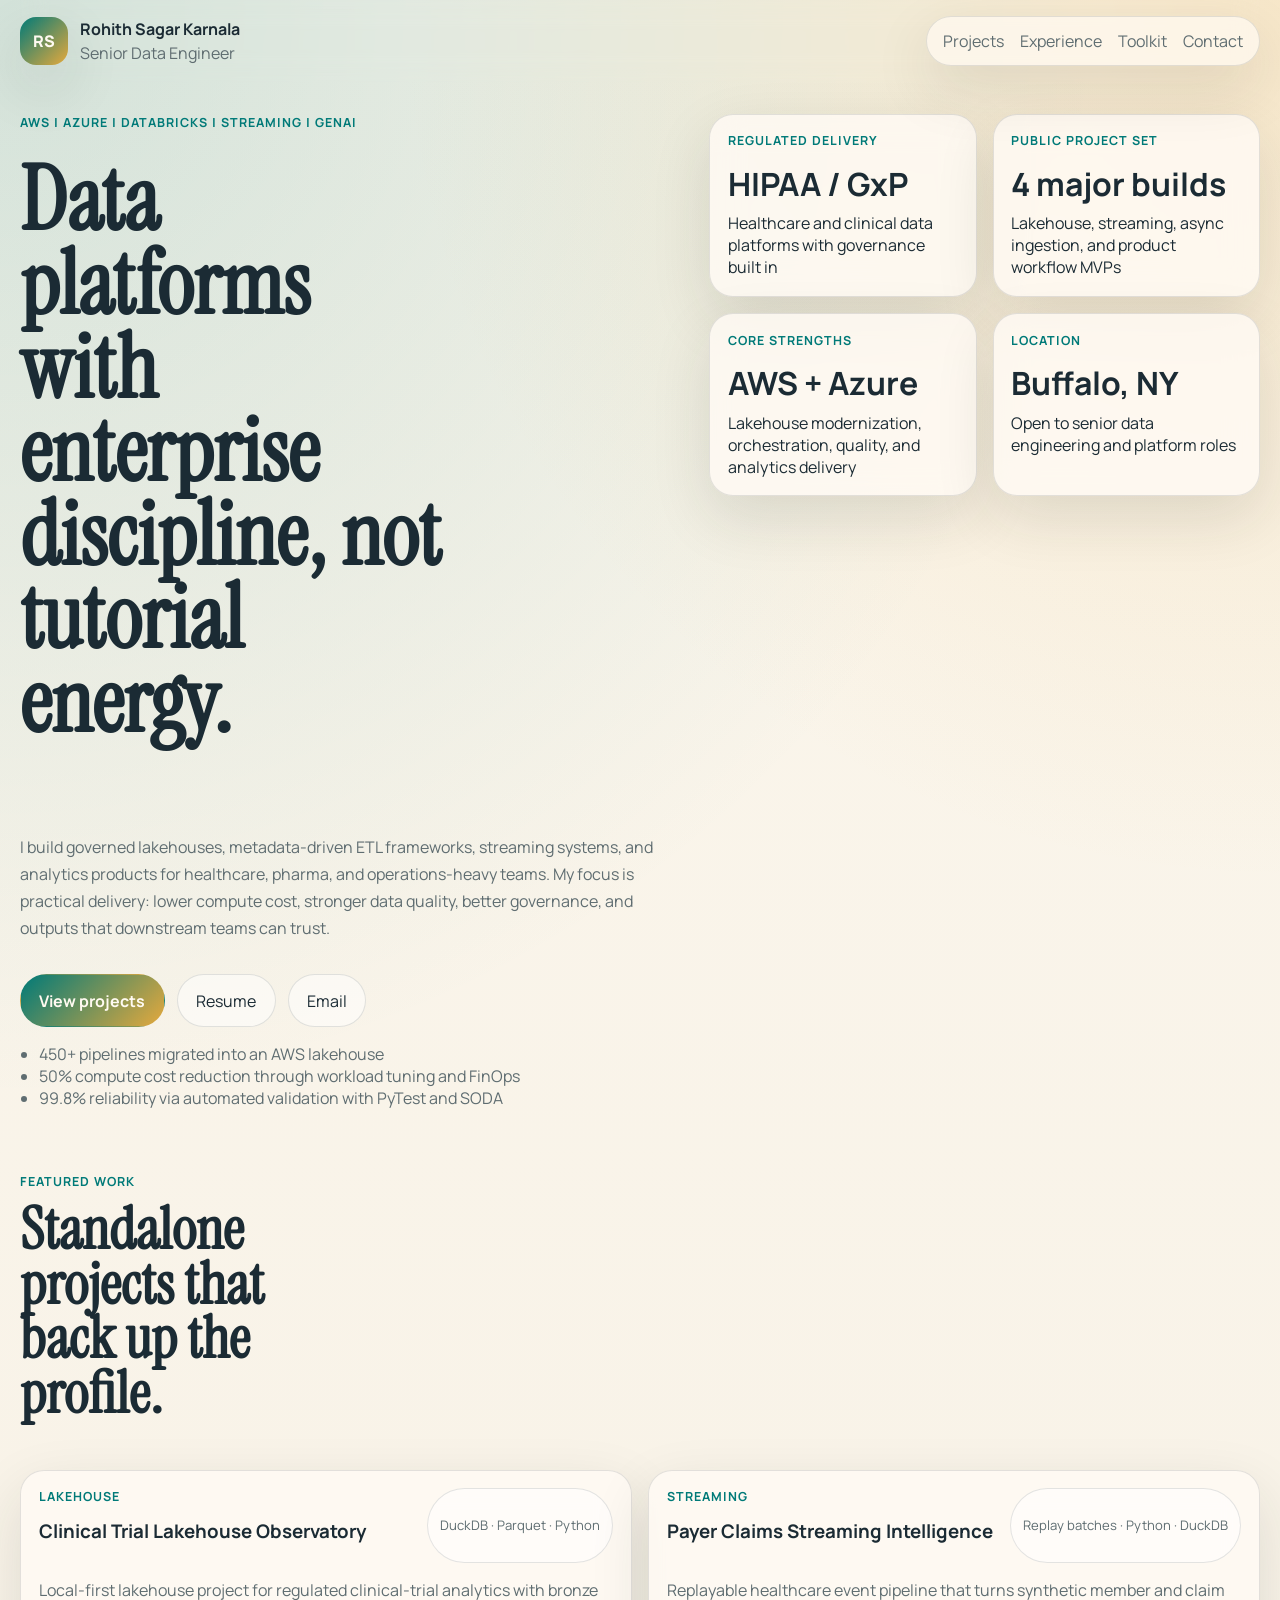
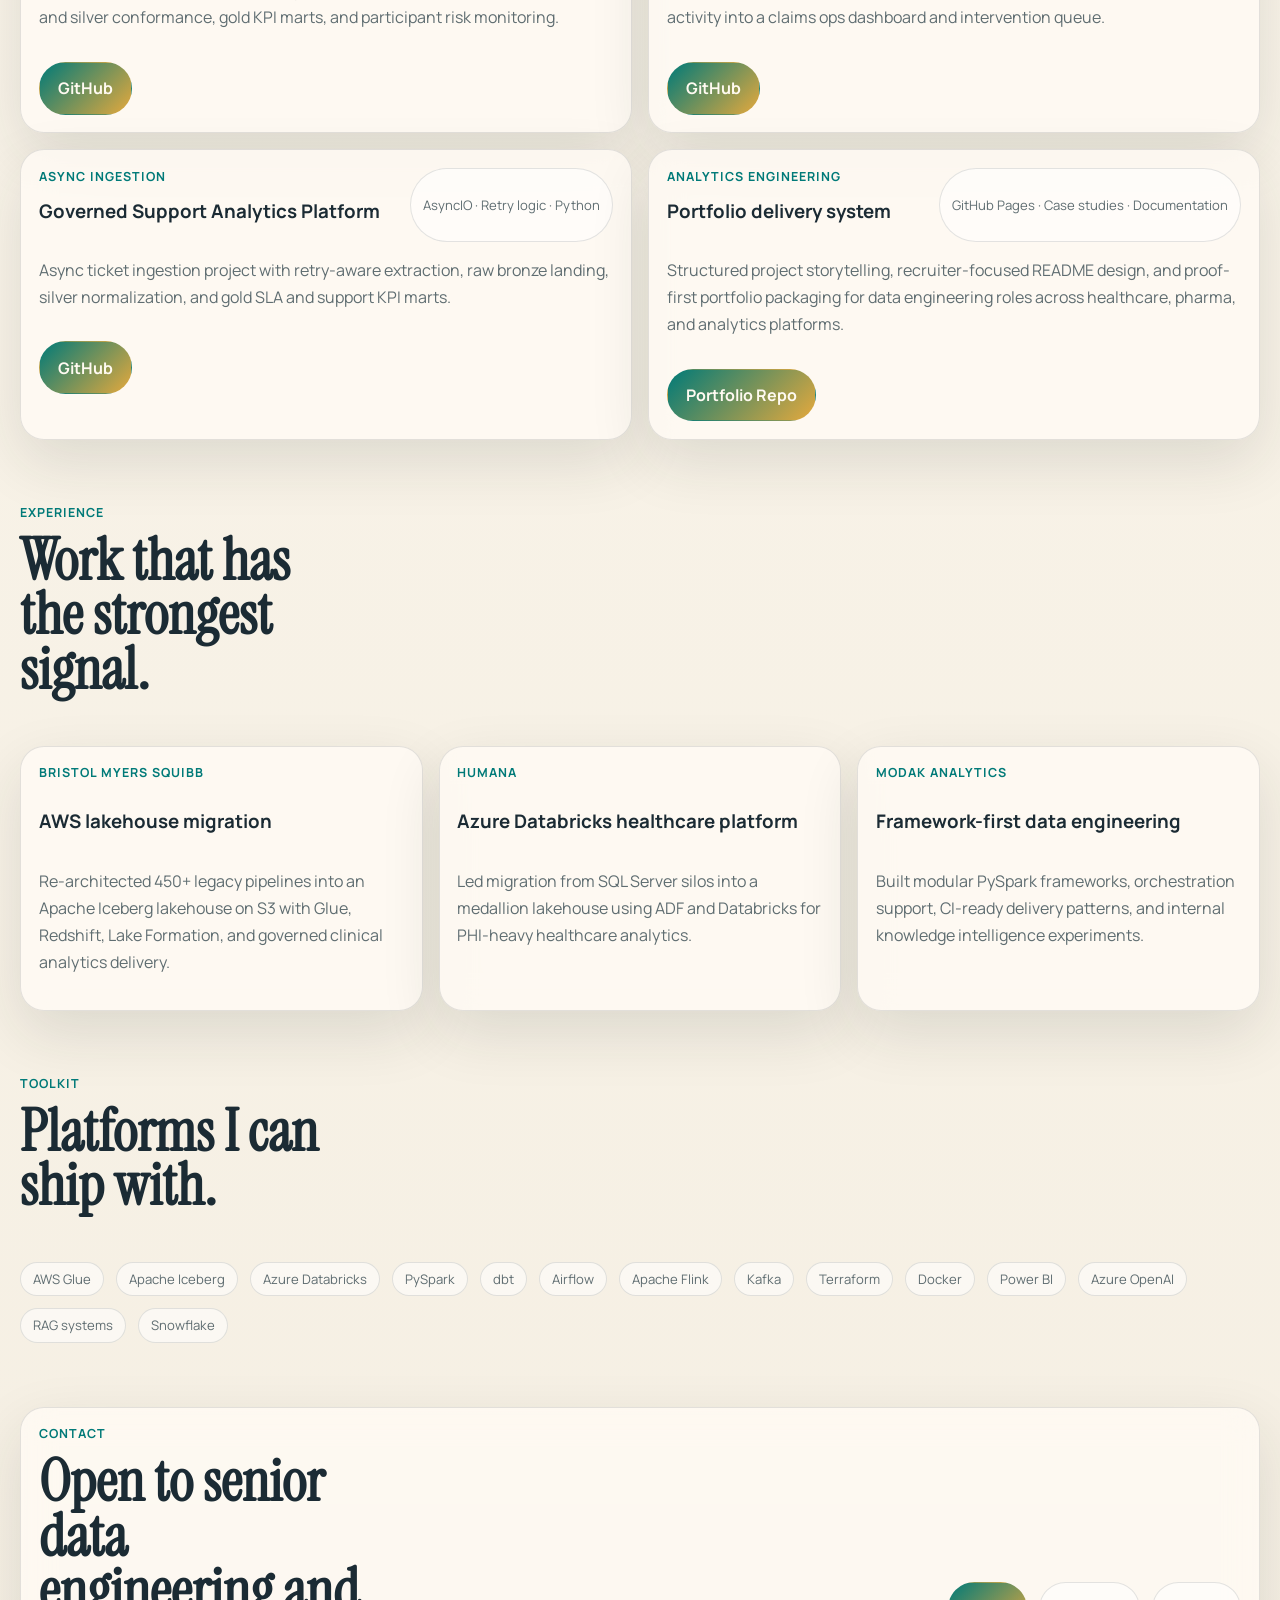
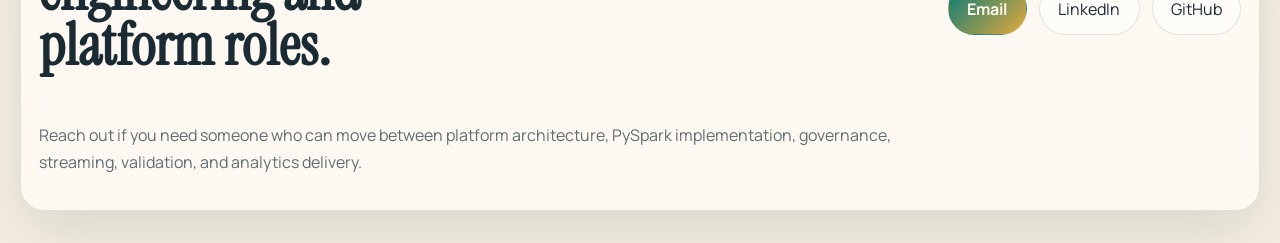
==== commit 2021bbe7: "Remove DenialFlow from portfolio repo" ====
--- a/index.html
+++ b/index.html
@@ -147,17 +147,17 @@
           <article class="panel project-card">
             <div class="panel-header">
               <div>
-                <p class="panel-kicker">Product MVP</p>
-                <h3>DenialFlow</h3>
-              </div>
-              <span class="pill">Next.js · TypeScript · Auth</span>
-            </div>
-            <p class="panel-copy">
-              Claims denial exception manager MVP for provider revenue cycle teams with queue import, analyst review,
-              audit logging, and commercial pilot workflow design.
-            </p>
-            <div class="button-row">
-              <a class="button button-primary" href="https://github.com/rohitsagar363" target="_blank" rel="noopener">Repo soon</a>
+                <p class="panel-kicker">Analytics engineering</p>
+                <h3>Portfolio delivery system</h3>
+              </div>
+              <span class="pill">GitHub Pages · Case studies · Documentation</span>
+            </div>
+            <p class="panel-copy">
+              Structured project storytelling, recruiter-focused README design, and proof-first portfolio packaging for
+              data engineering roles across healthcare, pharma, and analytics platforms.
+            </p>
+            <div class="button-row">
+              <a class="button button-primary" href="https://github.com/rohitsagar363/rohitsagar363.github.io" target="_blank" rel="noopener">Portfolio Repo</a>
             </div>
           </article>
         </div>
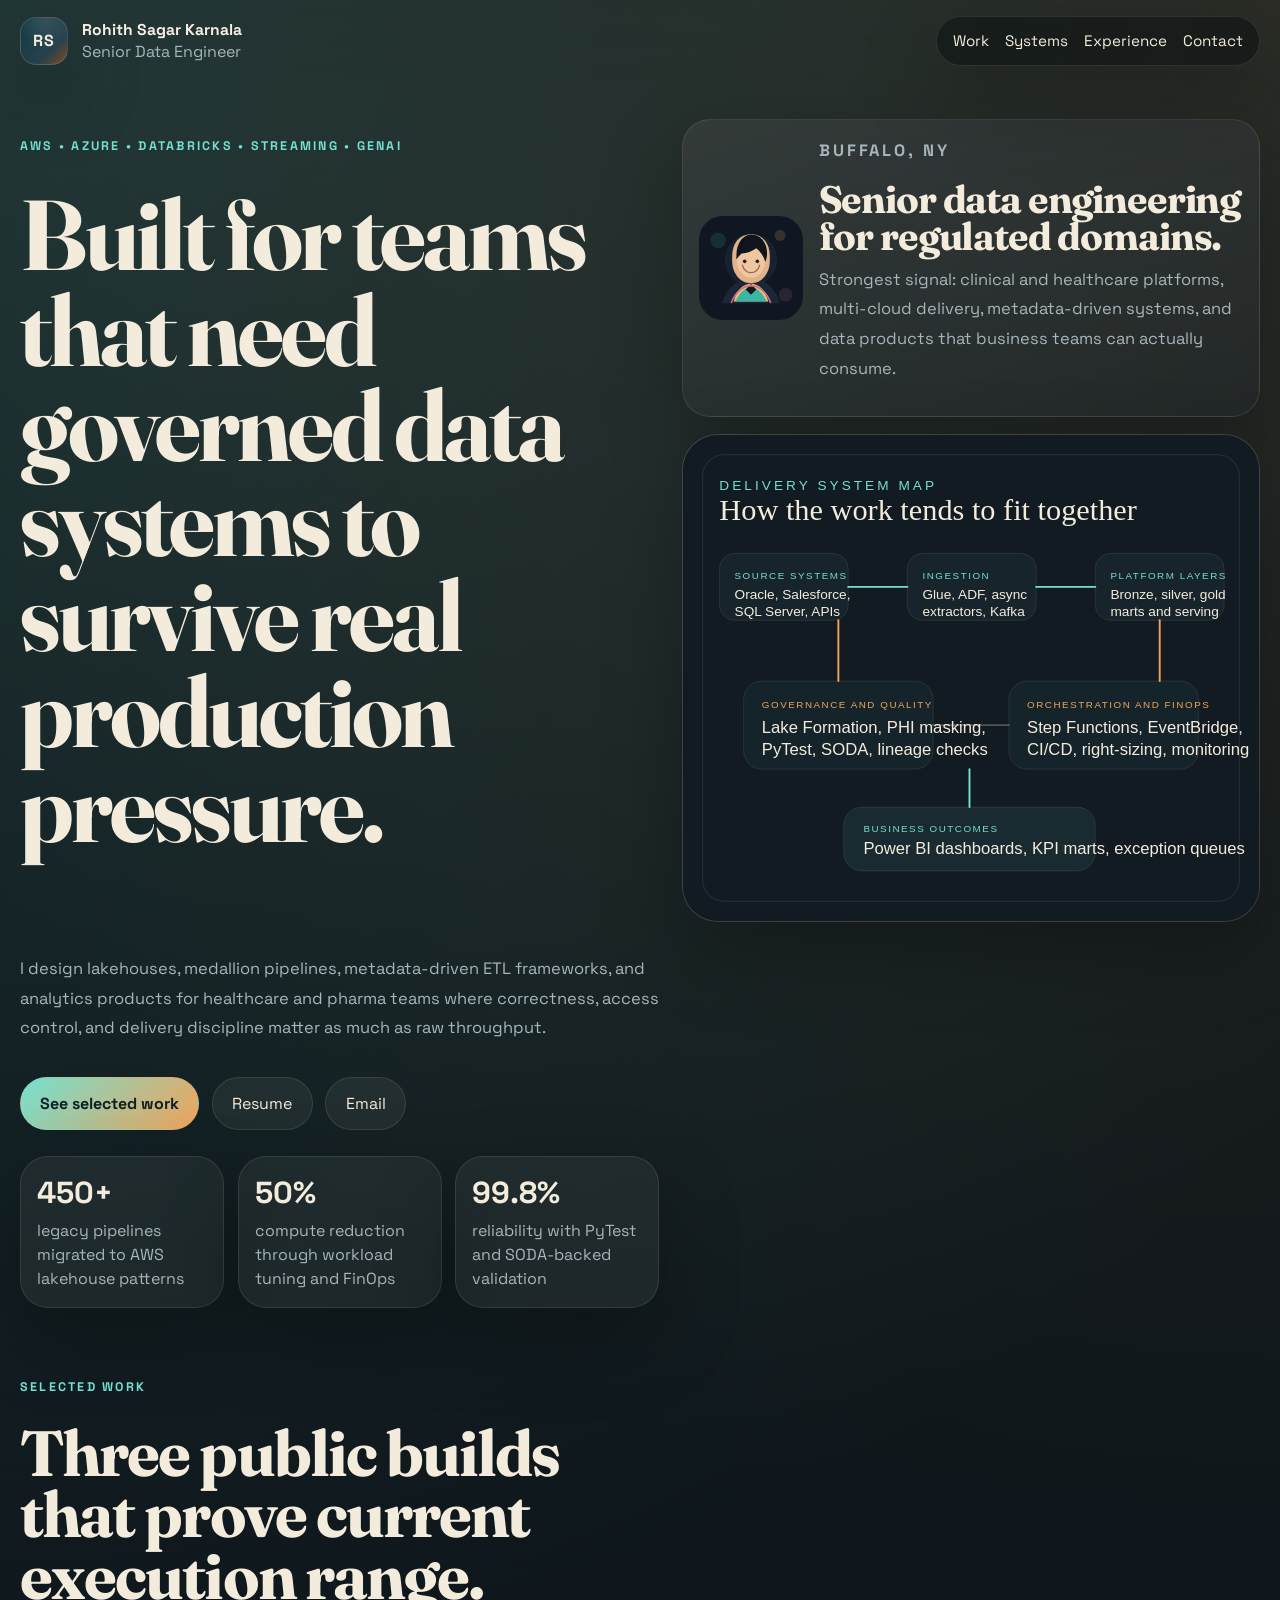
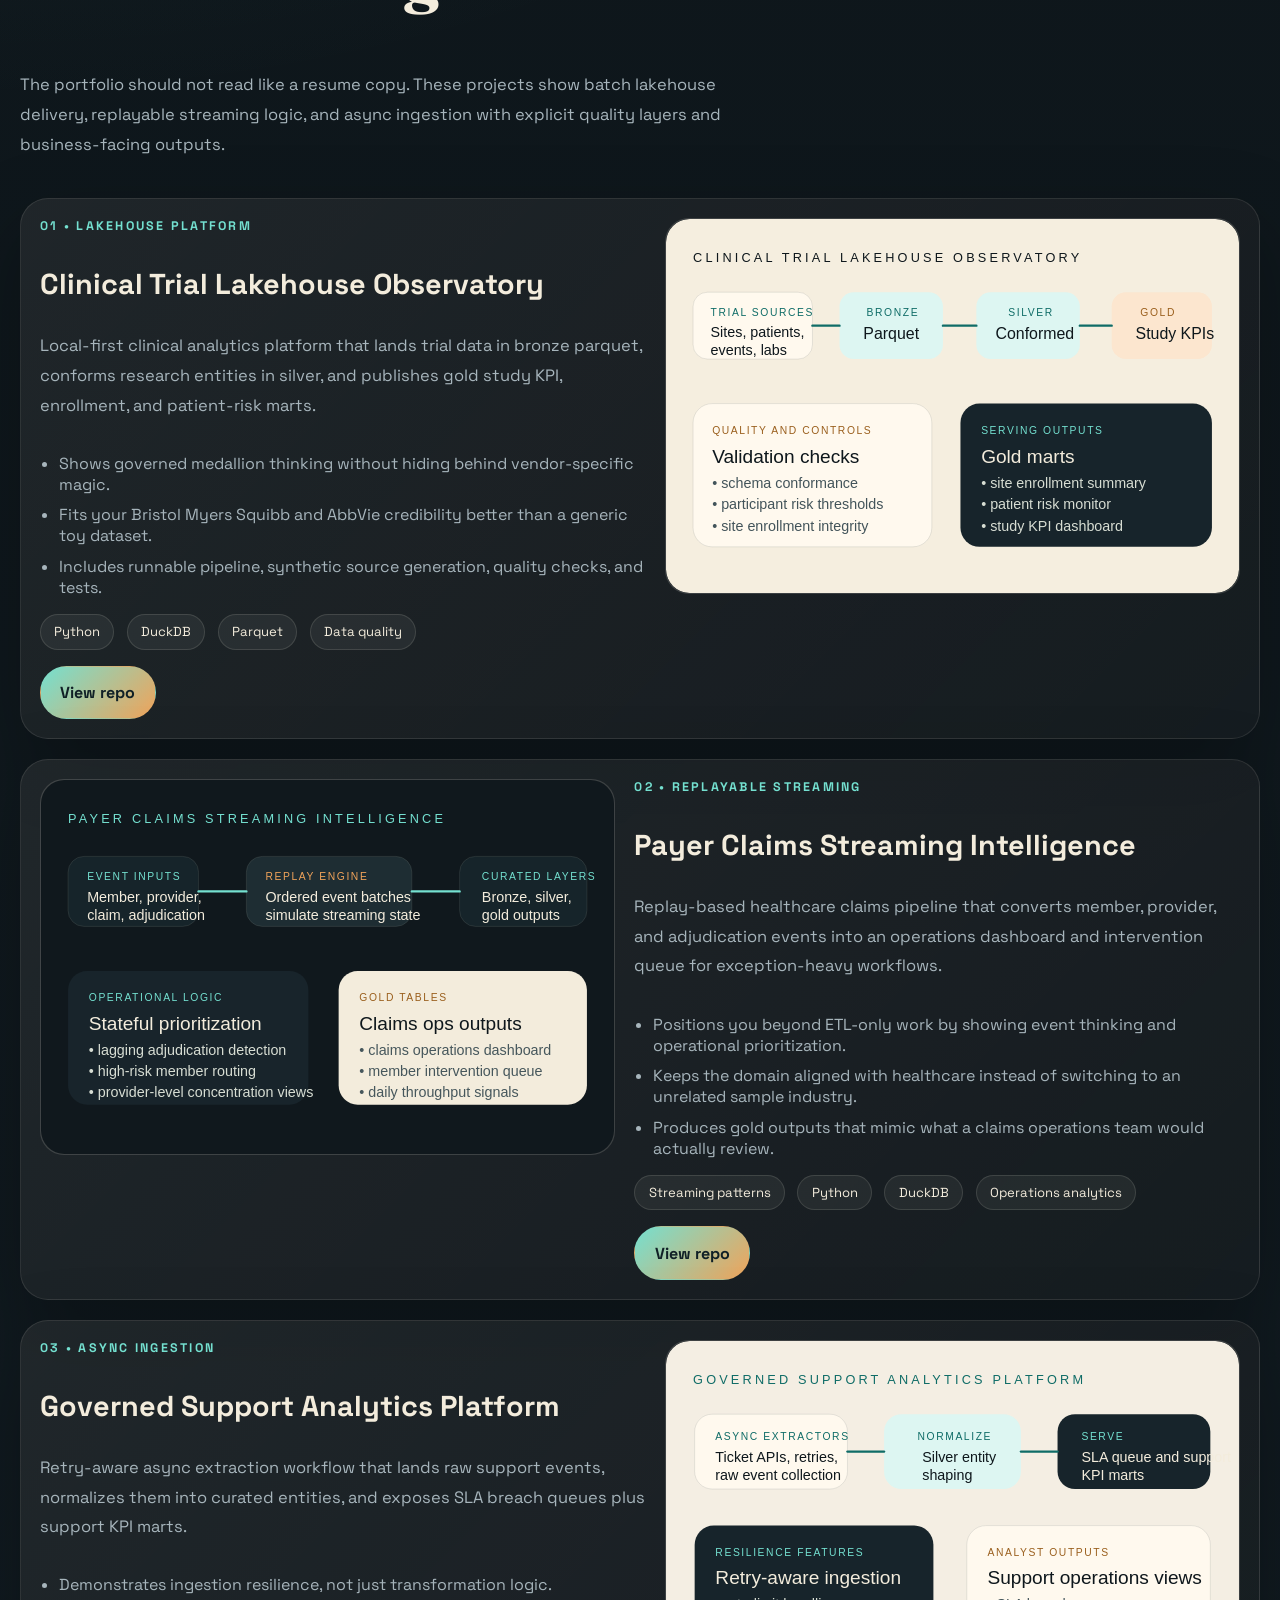
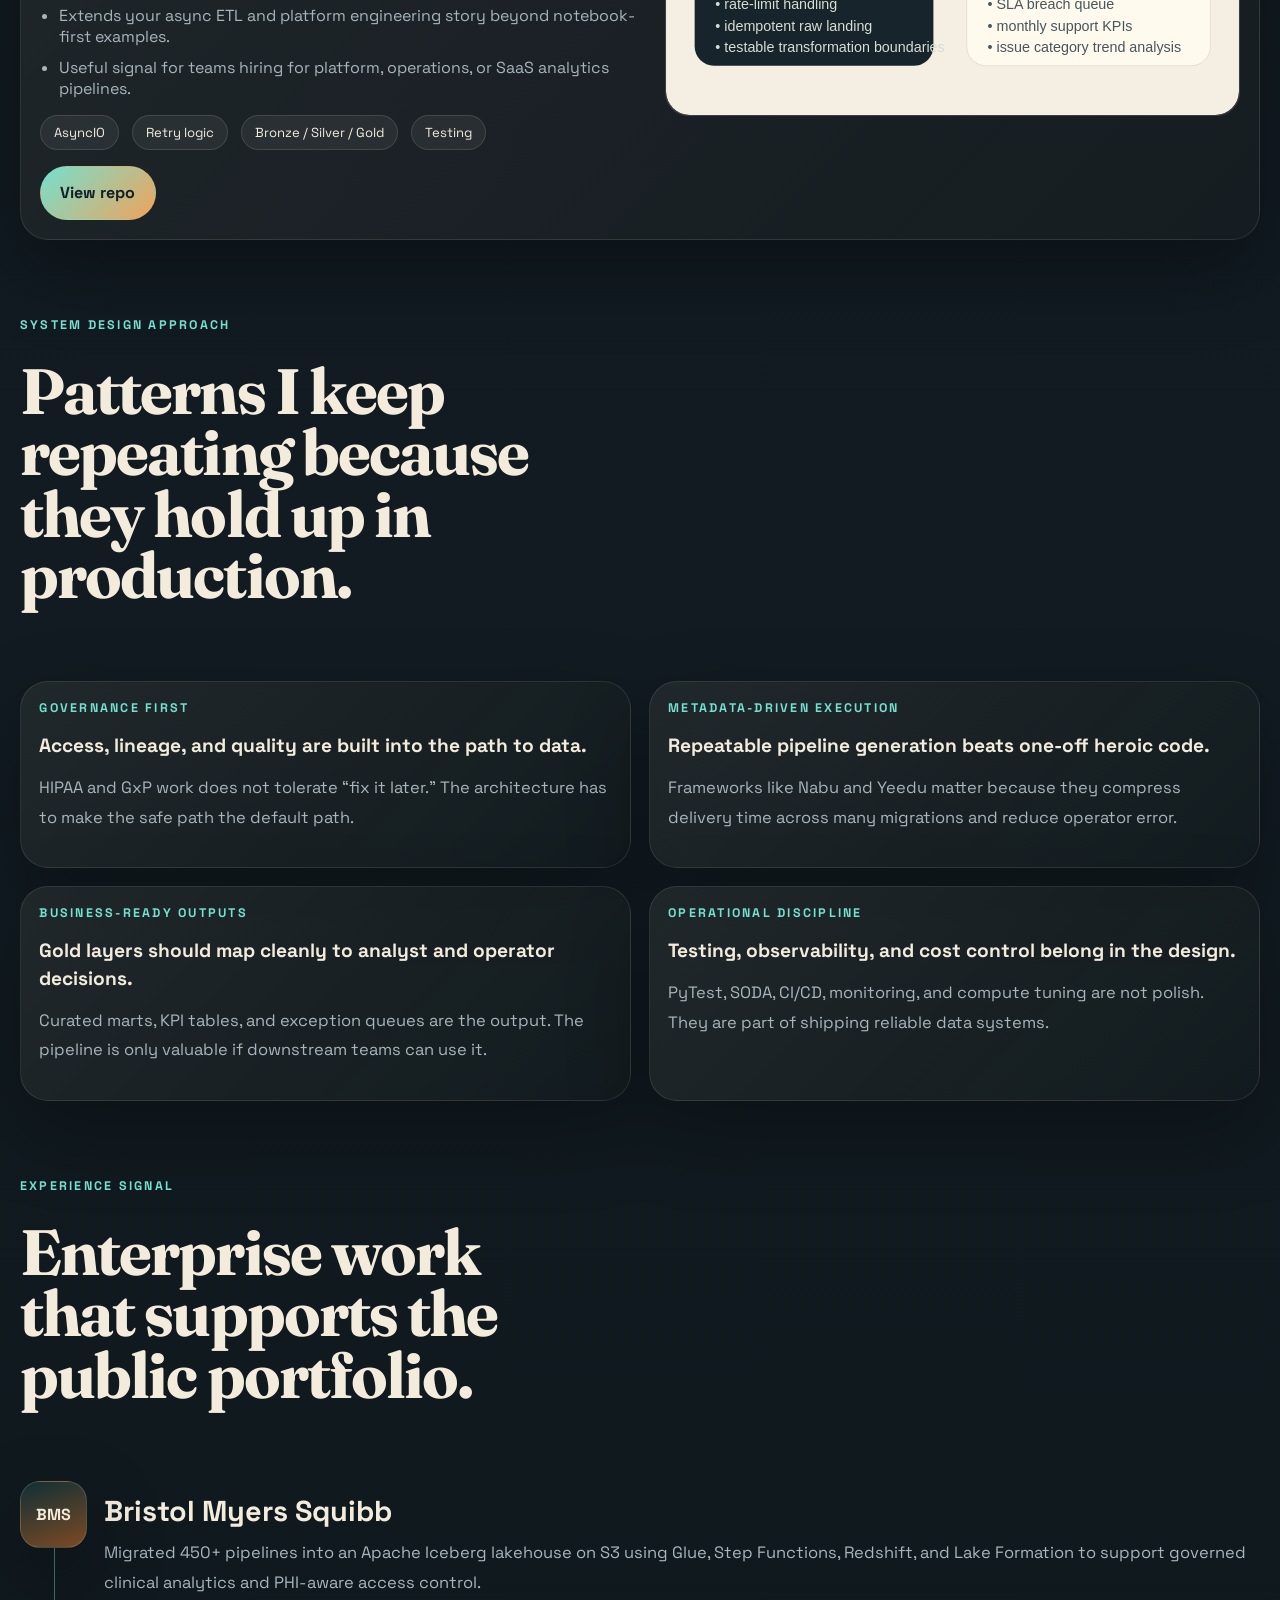
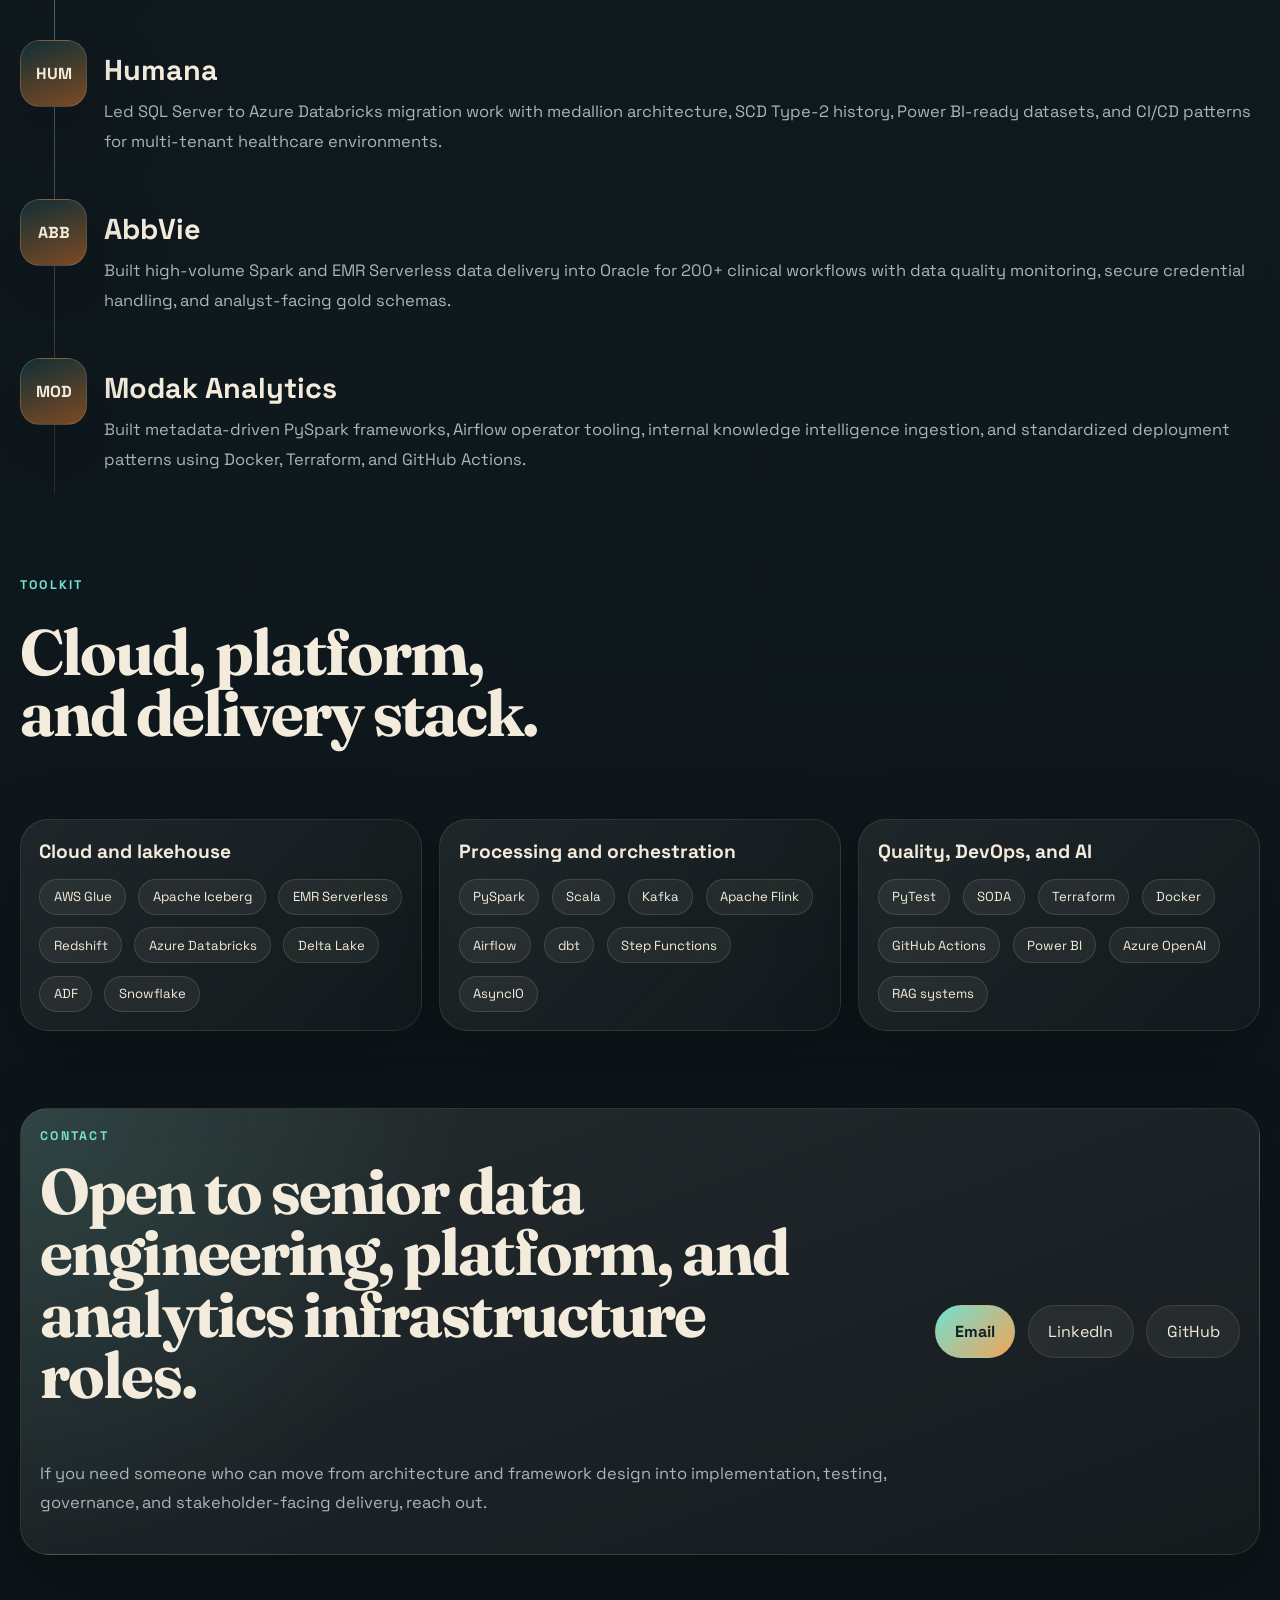
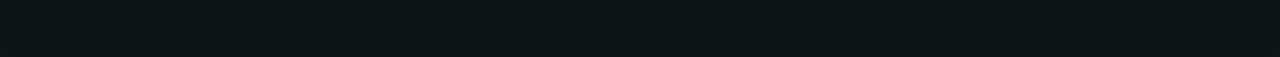
==== commit 59a2fafe: "Redesign portfolio with case studies and diagrams" ====
--- a/index.html
+++ b/index.html
@@ -6,21 +6,23 @@
     <title>Rohith Sagar Karnala | Senior Data Engineer</title>
     <meta
       name="description"
-      content="Portfolio for Rohith Sagar Karnala, a Senior Data Engineer focused on governed data platforms, lakehouse modernization, streaming systems, and applied analytics engineering."
+      content="Portfolio for Rohith Sagar Karnala, a Senior Data Engineer building governed lakehouses, healthcare data platforms, streaming systems, and analytics products across AWS and Azure."
     >
     <meta property="og:title" content="Rohith Sagar Karnala | Senior Data Engineer">
     <meta
       property="og:description"
-      content="Senior Data Engineer building governed lakehouses, streaming pipelines, and analytics systems across AWS and Azure."
+      content="Senior Data Engineer focused on regulated data platforms, lakehouse modernization, streaming pipelines, and production-grade analytics delivery."
     >
     <meta property="og:type" content="website">
     <meta property="og:image" content="assets/images/og-card.svg">
     <link rel="preconnect" href="https://fonts.googleapis.com">
     <link rel="preconnect" href="https://fonts.gstatic.com" crossorigin>
-    <link href="https://fonts.googleapis.com/css2?family=Manrope:wght@400;500;700;800&amp;family=Instrument+Serif:ital@0;1&amp;display=swap" rel="stylesheet">
+    <link href="https://fonts.googleapis.com/css2?family=Space+Grotesk:wght@400;500;700&family=Fraunces:opsz,wght@9..144,500;9..144,700&display=swap" rel="stylesheet">
     <link rel="stylesheet" href="assets/css/styles.css">
   </head>
   <body>
+    <div class="page-noise" aria-hidden="true"></div>
+
     <header class="site-header">
       <a class="brand" href="#top">
         <span class="brand-mark">RS</span>
@@ -31,205 +33,306 @@
       </a>
 
       <nav class="site-nav" aria-label="Primary">
-        <a href="#projects">Projects</a>
+        <a href="#work">Work</a>
+        <a href="#systems">Systems</a>
         <a href="#experience">Experience</a>
-        <a href="#toolkit">Toolkit</a>
         <a href="#contact">Contact</a>
       </nav>
     </header>
 
     <main id="top" class="page-shell">
-      <section class="hero section">
-        <div class="hero-copy">
-          <p class="eyebrow">AWS | Azure | Databricks | Streaming | GenAI</p>
-          <h1>Data platforms with enterprise discipline, not tutorial energy.</h1>
+      <section class="hero">
+        <div class="hero-copy section-reveal">
+          <p class="eyebrow">AWS • Azure • Databricks • Streaming • GenAI</p>
+          <h1>Built for teams that need governed data systems to survive real production pressure.</h1>
           <p class="hero-summary">
-            I build governed lakehouses, metadata-driven ETL frameworks, streaming systems, and analytics products for
-            healthcare, pharma, and operations-heavy teams. My focus is practical delivery: lower compute cost, stronger
-            data quality, better governance, and outputs that downstream teams can trust.
+            I design lakehouses, medallion pipelines, metadata-driven ETL frameworks, and analytics products for
+            healthcare and pharma teams where correctness, access control, and delivery discipline matter as much as raw throughput.
           </p>
 
           <div class="hero-actions">
-            <a class="button button-primary" href="#projects">View projects</a>
+            <a class="button button-primary" href="#work">See selected work</a>
             <a class="button button-secondary" href="assets/resume/Rohith_Sagar_Karnala_Senior_Data_Engineer.pdf" target="_blank" rel="noopener">Resume</a>
             <a class="button button-secondary" href="mailto:rohithsagarkarnala@gmail.com">Email</a>
           </div>
 
-          <ul class="hero-list">
-            <li>450+ pipelines migrated into an AWS lakehouse</li>
-            <li>50% compute cost reduction through workload tuning and FinOps</li>
-            <li>99.8% reliability via automated validation with PyTest and SODA</li>
-          </ul>
-        </div>
-
-        <aside class="hero-stats">
-          <article class="stat-card">
-            <p class="stat-label">Regulated delivery</p>
-            <strong>HIPAA / GxP</strong>
-            <span>Healthcare and clinical data platforms with governance built in</span>
-          </article>
-          <article class="stat-card">
-            <p class="stat-label">Public project set</p>
-            <strong>4 major builds</strong>
-            <span>Lakehouse, streaming, async ingestion, and product workflow MVPs</span>
-          </article>
-          <article class="stat-card">
-            <p class="stat-label">Core strengths</p>
-            <strong>AWS + Azure</strong>
-            <span>Lakehouse modernization, orchestration, quality, and analytics delivery</span>
-          </article>
-          <article class="stat-card">
-            <p class="stat-label">Location</p>
-            <strong>Buffalo, NY</strong>
-            <span>Open to senior data engineering and platform roles</span>
-          </article>
+          <div class="trust-strip">
+            <div class="trust-item">
+              <span class="trust-value">450+</span>
+              <span class="trust-label">legacy pipelines migrated to AWS lakehouse patterns</span>
+            </div>
+            <div class="trust-item">
+              <span class="trust-value">50%</span>
+              <span class="trust-label">compute reduction through workload tuning and FinOps</span>
+            </div>
+            <div class="trust-item">
+              <span class="trust-value">99.8%</span>
+              <span class="trust-label">reliability with PyTest and SODA-backed validation</span>
+            </div>
+          </div>
+        </div>
+
+        <aside class="hero-visual section-reveal">
+          <div class="identity-card">
+            <img class="avatar" src="assets/images/avatar.svg" alt="Illustrated avatar of Rohith Sagar Karnala">
+            <div class="identity-copy">
+              <p class="eyebrow">Buffalo, NY</p>
+              <h2>Senior data engineering for regulated domains.</h2>
+              <p>
+                Strongest signal: clinical and healthcare platforms, multi-cloud delivery, metadata-driven systems,
+                and data products that business teams can actually consume.
+              </p>
+            </div>
+          </div>
+          <img class="hero-map" src="assets/images/system-map.svg" alt="Systems map showing governed sources, platform layers, orchestration, quality, and analytics delivery">
         </aside>
       </section>
 
-      <section id="projects" class="section">
+      <section id="work" class="section section-reveal">
         <div class="section-heading">
-          <p class="section-kicker">Featured work</p>
-          <h2>Standalone projects that back up the profile.</h2>
-        </div>
-
-        <div class="card-grid">
-          <article class="panel project-card">
-            <div class="panel-header">
-              <div>
-                <p class="panel-kicker">Lakehouse</p>
-                <h3>Clinical Trial Lakehouse Observatory</h3>
-              </div>
-              <span class="pill">DuckDB · Parquet · Python</span>
-            </div>
-            <p class="panel-copy">
-              Local-first lakehouse project for regulated clinical-trial analytics with bronze and silver conformance,
-              gold KPI marts, and participant risk monitoring.
-            </p>
-            <div class="button-row">
-              <a class="button button-primary" href="https://github.com/rohitsagar363/clinical-trial-lakehouse-observatory" target="_blank" rel="noopener">GitHub</a>
-            </div>
-          </article>
-
-          <article class="panel project-card">
-            <div class="panel-header">
-              <div>
-                <p class="panel-kicker">Streaming</p>
-                <h3>Payer Claims Streaming Intelligence</h3>
-              </div>
-              <span class="pill">Replay batches · Python · DuckDB</span>
-            </div>
-            <p class="panel-copy">
-              Replayable healthcare event pipeline that turns synthetic member and claim activity into a claims ops
-              dashboard and intervention queue.
-            </p>
-            <div class="button-row">
-              <a class="button button-primary" href="https://github.com/rohitsagar363/payer-claims-streaming-intelligence" target="_blank" rel="noopener">GitHub</a>
-            </div>
-          </article>
-
-          <article class="panel project-card">
-            <div class="panel-header">
-              <div>
-                <p class="panel-kicker">Async ingestion</p>
-                <h3>Governed Support Analytics Platform</h3>
-              </div>
-              <span class="pill">AsyncIO · Retry logic · Python</span>
-            </div>
-            <p class="panel-copy">
-              Async ticket ingestion project with retry-aware extraction, raw bronze landing, silver normalization,
-              and gold SLA and support KPI marts.
-            </p>
-            <div class="button-row">
-              <a class="button button-primary" href="https://github.com/rohitsagar363/governed-support-analytics-platform" target="_blank" rel="noopener">GitHub</a>
-            </div>
-          </article>
-
-          <article class="panel project-card">
-            <div class="panel-header">
-              <div>
-                <p class="panel-kicker">Analytics engineering</p>
-                <h3>Portfolio delivery system</h3>
-              </div>
-              <span class="pill">GitHub Pages · Case studies · Documentation</span>
-            </div>
-            <p class="panel-copy">
-              Structured project storytelling, recruiter-focused README design, and proof-first portfolio packaging for
-              data engineering roles across healthcare, pharma, and analytics platforms.
-            </p>
-            <div class="button-row">
-              <a class="button button-primary" href="https://github.com/rohitsagar363/rohitsagar363.github.io" target="_blank" rel="noopener">Portfolio Repo</a>
-            </div>
-          </article>
-        </div>
-      </section>
-
-      <section id="experience" class="section">
+          <p class="section-kicker">Selected work</p>
+          <h2>Three public builds that prove current execution range.</h2>
+          <p class="section-intro">
+            The portfolio should not read like a resume copy. These projects show batch lakehouse delivery, replayable streaming logic,
+            and async ingestion with explicit quality layers and business-facing outputs.
+          </p>
+        </div>
+
+        <div class="case-study-grid">
+          <article class="case-study">
+            <div class="case-copy">
+              <p class="panel-kicker">01 • Lakehouse platform</p>
+              <h3>Clinical Trial Lakehouse Observatory</h3>
+              <p class="panel-copy">
+                Local-first clinical analytics platform that lands trial data in bronze parquet, conforms research entities in silver,
+                and publishes gold study KPI, enrollment, and patient-risk marts.
+              </p>
+              <ul class="detail-list">
+                <li>Shows governed medallion thinking without hiding behind vendor-specific magic.</li>
+                <li>Fits your Bristol Myers Squibb and AbbVie credibility better than a generic toy dataset.</li>
+                <li>Includes runnable pipeline, synthetic source generation, quality checks, and tests.</li>
+              </ul>
+              <div class="meta-row">
+                <span class="pill">Python</span>
+                <span class="pill">DuckDB</span>
+                <span class="pill">Parquet</span>
+                <span class="pill">Data quality</span>
+              </div>
+              <div class="button-row">
+                <a class="button button-primary" href="https://github.com/rohitsagar363/clinical-trial-lakehouse-observatory" target="_blank" rel="noopener">View repo</a>
+              </div>
+            </div>
+            <div class="case-visual">
+              <img src="assets/images/diagram-clinical.svg" alt="Architecture diagram for the Clinical Trial Lakehouse Observatory project">
+            </div>
+          </article>
+
+          <article class="case-study case-study-reverse">
+            <div class="case-copy">
+              <p class="panel-kicker">02 • Replayable streaming</p>
+              <h3>Payer Claims Streaming Intelligence</h3>
+              <p class="panel-copy">
+                Replay-based healthcare claims pipeline that converts member, provider, and adjudication events into an operations dashboard
+                and intervention queue for exception-heavy workflows.
+              </p>
+              <ul class="detail-list">
+                <li>Positions you beyond ETL-only work by showing event thinking and operational prioritization.</li>
+                <li>Keeps the domain aligned with healthcare instead of switching to an unrelated sample industry.</li>
+                <li>Produces gold outputs that mimic what a claims operations team would actually review.</li>
+              </ul>
+              <div class="meta-row">
+                <span class="pill">Streaming patterns</span>
+                <span class="pill">Python</span>
+                <span class="pill">DuckDB</span>
+                <span class="pill">Operations analytics</span>
+              </div>
+              <div class="button-row">
+                <a class="button button-primary" href="https://github.com/rohitsagar363/payer-claims-streaming-intelligence" target="_blank" rel="noopener">View repo</a>
+              </div>
+            </div>
+            <div class="case-visual">
+              <img src="assets/images/diagram-claims.svg" alt="Architecture diagram for the Payer Claims Streaming Intelligence project">
+            </div>
+          </article>
+
+          <article class="case-study">
+            <div class="case-copy">
+              <p class="panel-kicker">03 • Async ingestion</p>
+              <h3>Governed Support Analytics Platform</h3>
+              <p class="panel-copy">
+                Retry-aware async extraction workflow that lands raw support events, normalizes them into curated entities,
+                and exposes SLA breach queues plus support KPI marts.
+              </p>
+              <ul class="detail-list">
+                <li>Demonstrates ingestion resilience, not just transformation logic.</li>
+                <li>Extends your async ETL and platform engineering story beyond notebook-first examples.</li>
+                <li>Useful signal for teams hiring for platform, operations, or SaaS analytics pipelines.</li>
+              </ul>
+              <div class="meta-row">
+                <span class="pill">AsyncIO</span>
+                <span class="pill">Retry logic</span>
+                <span class="pill">Bronze / Silver / Gold</span>
+                <span class="pill">Testing</span>
+              </div>
+              <div class="button-row">
+                <a class="button button-primary" href="https://github.com/rohitsagar363/governed-support-analytics-platform" target="_blank" rel="noopener">View repo</a>
+              </div>
+            </div>
+            <div class="case-visual">
+              <img src="assets/images/diagram-support.svg" alt="Architecture diagram for the Governed Support Analytics Platform project">
+            </div>
+          </article>
+        </div>
+      </section>
+
+      <section id="systems" class="section section-reveal">
         <div class="section-heading">
-          <p class="section-kicker">Experience</p>
-          <h2>Work that has the strongest signal.</h2>
-        </div>
-
-        <div class="card-grid card-grid-three">
-          <article class="panel project-card">
-            <p class="panel-kicker">Bristol Myers Squibb</p>
-            <h3>AWS lakehouse migration</h3>
-            <p class="panel-copy">
-              Re-architected 450+ legacy pipelines into an Apache Iceberg lakehouse on S3 with Glue, Redshift, Lake Formation,
-              and governed clinical analytics delivery.
-            </p>
-          </article>
-          <article class="panel project-card">
-            <p class="panel-kicker">Humana</p>
-            <h3>Azure Databricks healthcare platform</h3>
-            <p class="panel-copy">
-              Led migration from SQL Server silos into a medallion lakehouse using ADF and Databricks for PHI-heavy healthcare analytics.
-            </p>
-          </article>
-          <article class="panel project-card">
-            <p class="panel-kicker">Modak Analytics</p>
-            <h3>Framework-first data engineering</h3>
-            <p class="panel-copy">
-              Built modular PySpark frameworks, orchestration support, CI-ready delivery patterns, and internal knowledge intelligence experiments.
-            </p>
-          </article>
-        </div>
-      </section>
-
-      <section id="toolkit" class="section">
+          <p class="section-kicker">System design approach</p>
+          <h2>Patterns I keep repeating because they hold up in production.</h2>
+        </div>
+
+        <div class="pattern-grid">
+          <article class="pattern-card">
+            <p class="panel-kicker">Governance first</p>
+            <h3>Access, lineage, and quality are built into the path to data.</h3>
+            <p class="panel-copy">
+              HIPAA and GxP work does not tolerate “fix it later.” The architecture has to make the safe path the default path.
+            </p>
+          </article>
+          <article class="pattern-card">
+            <p class="panel-kicker">Metadata-driven execution</p>
+            <h3>Repeatable pipeline generation beats one-off heroic code.</h3>
+            <p class="panel-copy">
+              Frameworks like Nabu and Yeedu matter because they compress delivery time across many migrations and reduce operator error.
+            </p>
+          </article>
+          <article class="pattern-card">
+            <p class="panel-kicker">Business-ready outputs</p>
+            <h3>Gold layers should map cleanly to analyst and operator decisions.</h3>
+            <p class="panel-copy">
+              Curated marts, KPI tables, and exception queues are the output. The pipeline is only valuable if downstream teams can use it.
+            </p>
+          </article>
+          <article class="pattern-card">
+            <p class="panel-kicker">Operational discipline</p>
+            <h3>Testing, observability, and cost control belong in the design.</h3>
+            <p class="panel-copy">
+              PyTest, SODA, CI/CD, monitoring, and compute tuning are not polish. They are part of shipping reliable data systems.
+            </p>
+          </article>
+        </div>
+      </section>
+
+      <section id="experience" class="section section-reveal">
+        <div class="section-heading">
+          <p class="section-kicker">Experience signal</p>
+          <h2>Enterprise work that supports the public portfolio.</h2>
+        </div>
+
+        <div class="timeline">
+          <article class="timeline-item">
+            <span class="timeline-marker">BMS</span>
+            <div class="timeline-copy">
+              <h3>Bristol Myers Squibb</h3>
+              <p>
+                Migrated 450+ pipelines into an Apache Iceberg lakehouse on S3 using Glue, Step Functions, Redshift, and Lake Formation
+                to support governed clinical analytics and PHI-aware access control.
+              </p>
+            </div>
+          </article>
+          <article class="timeline-item">
+            <span class="timeline-marker">HUM</span>
+            <div class="timeline-copy">
+              <h3>Humana</h3>
+              <p>
+                Led SQL Server to Azure Databricks migration work with medallion architecture, SCD Type-2 history, Power BI-ready datasets,
+                and CI/CD patterns for multi-tenant healthcare environments.
+              </p>
+            </div>
+          </article>
+          <article class="timeline-item">
+            <span class="timeline-marker">ABB</span>
+            <div class="timeline-copy">
+              <h3>AbbVie</h3>
+              <p>
+                Built high-volume Spark and EMR Serverless data delivery into Oracle for 200+ clinical workflows with data quality monitoring,
+                secure credential handling, and analyst-facing gold schemas.
+              </p>
+            </div>
+          </article>
+          <article class="timeline-item">
+            <span class="timeline-marker">MOD</span>
+            <div class="timeline-copy">
+              <h3>Modak Analytics</h3>
+              <p>
+                Built metadata-driven PySpark frameworks, Airflow operator tooling, internal knowledge intelligence ingestion, and standardized
+                deployment patterns using Docker, Terraform, and GitHub Actions.
+              </p>
+            </div>
+          </article>
+        </div>
+      </section>
+
+      <section class="section section-reveal">
         <div class="section-heading">
           <p class="section-kicker">Toolkit</p>
-          <h2>Platforms I can ship with.</h2>
-        </div>
-
-        <div class="chip-grid">
-          <span class="chip">AWS Glue</span>
-          <span class="chip">Apache Iceberg</span>
-          <span class="chip">Azure Databricks</span>
-          <span class="chip">PySpark</span>
-          <span class="chip">dbt</span>
-          <span class="chip">Airflow</span>
-          <span class="chip">Apache Flink</span>
-          <span class="chip">Kafka</span>
-          <span class="chip">Terraform</span>
-          <span class="chip">Docker</span>
-          <span class="chip">Power BI</span>
-          <span class="chip">Azure OpenAI</span>
-          <span class="chip">RAG systems</span>
-          <span class="chip">Snowflake</span>
-        </div>
-      </section>
-
-      <section id="contact" class="section">
-        <div class="panel contact-panel">
-          <div>
+          <h2>Cloud, platform, and delivery stack.</h2>
+        </div>
+
+        <div class="toolkit-grid">
+          <article class="toolkit-card">
+            <h3>Cloud and lakehouse</h3>
+            <div class="chip-grid">
+              <span class="chip">AWS Glue</span>
+              <span class="chip">Apache Iceberg</span>
+              <span class="chip">EMR Serverless</span>
+              <span class="chip">Redshift</span>
+              <span class="chip">Azure Databricks</span>
+              <span class="chip">Delta Lake</span>
+              <span class="chip">ADF</span>
+              <span class="chip">Snowflake</span>
+            </div>
+          </article>
+          <article class="toolkit-card">
+            <h3>Processing and orchestration</h3>
+            <div class="chip-grid">
+              <span class="chip">PySpark</span>
+              <span class="chip">Scala</span>
+              <span class="chip">Kafka</span>
+              <span class="chip">Apache Flink</span>
+              <span class="chip">Airflow</span>
+              <span class="chip">dbt</span>
+              <span class="chip">Step Functions</span>
+              <span class="chip">AsyncIO</span>
+            </div>
+          </article>
+          <article class="toolkit-card">
+            <h3>Quality, DevOps, and AI</h3>
+            <div class="chip-grid">
+              <span class="chip">PyTest</span>
+              <span class="chip">SODA</span>
+              <span class="chip">Terraform</span>
+              <span class="chip">Docker</span>
+              <span class="chip">GitHub Actions</span>
+              <span class="chip">Power BI</span>
+              <span class="chip">Azure OpenAI</span>
+              <span class="chip">RAG systems</span>
+            </div>
+          </article>
+        </div>
+      </section>
+
+      <section id="contact" class="section section-reveal">
+        <div class="contact-panel">
+          <div class="contact-copy">
             <p class="section-kicker">Contact</p>
-            <h2>Open to senior data engineering and platform roles.</h2>
-            <p class="panel-copy">
-              Reach out if you need someone who can move between platform architecture, PySpark implementation,
-              governance, streaming, validation, and analytics delivery.
-            </p>
-          </div>
-          <div class="button-row">
+            <h2>Open to senior data engineering, platform, and analytics infrastructure roles.</h2>
+            <p class="panel-copy">
+              If you need someone who can move from architecture and framework design into implementation, testing,
+              governance, and stakeholder-facing delivery, reach out.
+            </p>
+          </div>
+          <div class="contact-actions">
             <a class="button button-primary" href="mailto:rohithsagarkarnala@gmail.com">Email</a>
             <a class="button button-secondary" href="https://www.linkedin.com/in/rohithsagar" target="_blank" rel="noopener">LinkedIn</a>
             <a class="button button-secondary" href="https://github.com/rohitsagar363" target="_blank" rel="noopener">GitHub</a>
--- a/assets/css/styles.css
+++ b/assets/css/styles.css
@@ -1,15 +1,20 @@
 :root {
-  --bg: #f5efe3;
-  --ink: #1b2b34;
-  --muted: #5f6d71;
-  --line: rgba(27, 43, 52, 0.12);
-  --panel: rgba(255, 251, 244, 0.82);
-  --teal: #007a78;
-  --amber: #e5a93d;
-  --shadow: 0 22px 60px rgba(37, 40, 33, 0.12);
-  --radius-xl: 32px;
-  --radius-lg: 24px;
-  --radius-md: 18px;
+  --bg: #0d1418;
+  --bg-soft: #121c22;
+  --panel: rgba(243, 236, 220, 0.08);
+  --panel-strong: #18242b;
+  --card: rgba(255, 248, 234, 0.92);
+  --ink: #f6efe2;
+  --ink-strong: #0f181d;
+  --muted: #a7b5bc;
+  --line: rgba(255, 245, 230, 0.1);
+  --teal: #74e0d0;
+  --copper: #f0a35a;
+  --sand: #f3ecdc;
+  --shadow: 0 30px 80px rgba(0, 0, 0, 0.28);
+  --radius-xl: 36px;
+  --radius-lg: 28px;
+  --radius-md: 20px;
 }
 
 * {
@@ -24,16 +29,33 @@
   margin: 0;
   min-height: 100vh;
   color: var(--ink);
-  font-family: "Manrope", sans-serif;
+  font-family: "Space Grotesk", sans-serif;
   background:
-    radial-gradient(circle at top left, rgba(0, 122, 120, 0.16), transparent 30%),
-    radial-gradient(circle at top right, rgba(229, 169, 61, 0.2), transparent 24%),
-    linear-gradient(180deg, #fbf6ec 0%, var(--bg) 100%);
+    radial-gradient(circle at top left, rgba(116, 224, 208, 0.16), transparent 26%),
+    radial-gradient(circle at top right, rgba(240, 163, 90, 0.12), transparent 24%),
+    linear-gradient(180deg, #0c1317 0%, #111b21 58%, #0d1519 100%);
+}
+
+.page-noise {
+  position: fixed;
+  inset: 0;
+  pointer-events: none;
+  opacity: 0.24;
+  background-image:
+    linear-gradient(rgba(255, 255, 255, 0.04) 1px, transparent 1px),
+    linear-gradient(90deg, rgba(255, 255, 255, 0.03) 1px, transparent 1px);
+  background-size: 90px 90px;
+  mask-image: radial-gradient(circle at center, black 48%, transparent 88%);
 }
 
 a {
   color: inherit;
   text-decoration: none;
+}
+
+img {
+  display: block;
+  max-width: 100%;
 }
 
 .site-header,
@@ -49,14 +71,14 @@
   display: flex;
   justify-content: space-between;
   align-items: center;
-  padding: 1rem 0;
-  backdrop-filter: blur(12px);
+  padding: 1rem 0 0.8rem;
+  backdrop-filter: blur(18px);
 }
 
 .brand {
   display: flex;
   align-items: center;
-  gap: 0.75rem;
+  gap: 0.85rem;
 }
 
 .brand-mark {
@@ -65,22 +87,33 @@
   justify-content: center;
   width: 3rem;
   height: 3rem;
+  border: 1px solid rgba(255, 255, 255, 0.12);
   border-radius: 1rem;
-  background: linear-gradient(135deg, var(--teal), var(--amber));
-  color: #fffaf1;
-  font-weight: 800;
+  background:
+    radial-gradient(circle at top, rgba(255, 255, 255, 0.12), transparent 60%),
+    linear-gradient(135deg, #103840, #27414d 68%, #7e4c25);
+  color: var(--sand);
+  font-weight: 700;
+  letter-spacing: 0.06em;
   box-shadow: var(--shadow);
 }
 
 .brand-copy {
   display: grid;
-  gap: 0.15rem;
+  gap: 0.1rem;
+}
+
+.brand-copy strong {
+  font-size: 0.98rem;
 }
 
 .brand-copy span,
 .panel-copy,
 .hero-summary,
-.hero-list li {
+.section-intro,
+.timeline-copy p,
+.detail-list li,
+.identity-copy p {
   color: var(--muted);
 }
 
@@ -88,45 +121,48 @@
   display: flex;
   flex-wrap: wrap;
   gap: 1rem;
-  padding: 0.8rem 1rem;
+  padding: 0.9rem 1rem;
   border: 1px solid var(--line);
   border-radius: 999px;
-  background: rgba(255, 250, 241, 0.72);
+  background: rgba(8, 12, 14, 0.48);
   box-shadow: var(--shadow);
 }
 
 .site-nav a {
-  color: var(--muted);
+  color: var(--sand);
+  font-size: 0.95rem;
+}
+
+.page-shell {
+  padding-bottom: 4rem;
+}
+
+.hero {
+  display: grid;
+  grid-template-columns: minmax(0, 1.05fr) minmax(360px, 0.95fr);
+  gap: 1.4rem;
+  align-items: start;
+  padding: 2.5rem 0 2rem;
 }
 
 .section {
-  padding: 2rem 0;
-}
-
-.hero {
-  display: grid;
-  grid-template-columns: minmax(0, 1.1fr) minmax(320px, 0.9fr);
-  gap: 1rem;
-  align-items: start;
+  padding: 2.4rem 0;
+}
+
+.section-reveal {
+  animation: rise 620ms ease both;
 }
 
 .hero-copy,
-.hero-stats,
-.card-grid {
-  display: grid;
-  gap: 1rem;
-}
-
-.card-grid {
-  grid-template-columns: repeat(2, minmax(0, 1fr));
-}
-
-.card-grid-three {
-  grid-template-columns: repeat(3, minmax(0, 1fr));
-}
-
-.hero-stats {
-  grid-template-columns: repeat(2, minmax(0, 1fr));
+.hero-visual,
+.pattern-grid,
+.toolkit-grid {
+  display: grid;
+  gap: 1.1rem;
+}
+
+.hero-copy {
+  padding: 1.2rem 0 0;
 }
 
 h1,
@@ -137,126 +173,298 @@
 }
 
 h1,
+h2,
+h3 {
+  color: var(--sand);
+}
+
+h1,
 h2 {
-  font-family: "Instrument Serif", serif;
-  line-height: 0.95;
+  font-family: "Fraunces", serif;
+  line-height: 0.96;
+  letter-spacing: -0.03em;
 }
 
 h1 {
-  font-size: clamp(3rem, 8vw, 5.5rem);
-  max-width: 11ch;
+  font-size: clamp(3.4rem, 8vw, 6.2rem);
+  max-width: 10.5ch;
 }
 
 h2 {
-  font-size: clamp(2rem, 5vw, 3.6rem);
-  max-width: 12ch;
+  font-size: clamp(2.2rem, 5vw, 4rem);
+  max-width: 13ch;
+}
+
+h3 {
+  font-size: clamp(1.35rem, 2.5vw, 1.8rem);
+  margin-bottom: 0.8rem;
 }
 
 .eyebrow,
 .section-kicker,
-.panel-kicker,
-.stat-label {
-  margin: 0 0 0.8rem;
+.panel-kicker {
+  margin: 0 0 1rem;
   color: var(--teal);
   font-size: 0.78rem;
   font-weight: 700;
-  letter-spacing: 0.08em;
+  letter-spacing: 0.18em;
   text-transform: uppercase;
 }
 
 .hero-summary,
-.panel-copy {
-  line-height: 1.7;
+.panel-copy,
+.section-intro,
+.timeline-copy p,
+.identity-copy p {
+  font-size: 1.03rem;
+  line-height: 1.8;
 }
 
 .hero-actions,
-.button-row {
+.button-row,
+.contact-actions,
+.meta-row,
+.chip-grid {
   display: flex;
   flex-wrap: wrap;
-  gap: 0.75rem;
-}
-
-.hero-list {
-  padding-left: 1.2rem;
+  gap: 0.8rem;
+}
+
+.button {
+  display: inline-flex;
+  align-items: center;
+  justify-content: center;
+  min-height: 3.2rem;
+  padding: 0.95rem 1.2rem;
+  border: 1px solid transparent;
+  border-radius: 999px;
+  cursor: pointer;
+  transition:
+    transform 180ms ease,
+    border-color 180ms ease,
+    background 180ms ease;
+}
+
+.button:hover {
+  transform: translateY(-1px);
+}
+
+.button-primary {
+  background: linear-gradient(135deg, var(--teal), var(--copper));
+  color: #102026;
+  font-weight: 700;
+}
+
+.button-secondary {
+  border-color: var(--line);
+  background: rgba(255, 248, 234, 0.06);
+  color: var(--sand);
+}
+
+.trust-strip {
+  display: grid;
+  grid-template-columns: repeat(3, minmax(0, 1fr));
+  gap: 0.85rem;
+  margin-top: 0.5rem;
+}
+
+.trust-item,
+.identity-card,
+.case-study,
+.pattern-card,
+.toolkit-card,
+.contact-panel {
+  border: 1px solid var(--line);
+  border-radius: var(--radius-lg);
+  box-shadow: var(--shadow);
+}
+
+.trust-item {
+  padding: 1rem;
+  background: rgba(255, 248, 234, 0.05);
+}
+
+.trust-value {
+  display: block;
+  margin-bottom: 0.45rem;
+  color: var(--sand);
+  font-size: 1.9rem;
+  font-weight: 700;
+}
+
+.trust-label {
+  color: var(--muted);
+  line-height: 1.5;
+}
+
+.identity-card {
+  display: grid;
+  grid-template-columns: 104px minmax(0, 1fr);
+  gap: 1rem;
+  align-items: center;
+  padding: 1rem;
+  background:
+    linear-gradient(160deg, rgba(255, 248, 234, 0.12), rgba(255, 248, 234, 0.05)),
+    rgba(13, 20, 24, 0.56);
+}
+
+.avatar {
+  width: 104px;
+  height: 104px;
+  border-radius: 24px;
+}
+
+.identity-copy h2 {
+  font-size: clamp(1.9rem, 3vw, 2.6rem);
+  max-width: none;
+  margin-bottom: 0.6rem;
+}
+
+.hero-map {
+  border: 1px solid var(--line);
+  border-radius: var(--radius-xl);
+  background: rgba(255, 248, 234, 0.05);
+  box-shadow: var(--shadow);
+}
+
+.section-heading {
+  display: grid;
+  gap: 0.7rem;
+  margin-bottom: 1.4rem;
+}
+
+.section-intro {
+  max-width: 68ch;
+}
+
+.case-study-grid {
+  display: grid;
+  gap: 1.25rem;
+}
+
+.case-study {
+  display: grid;
+  grid-template-columns: minmax(0, 1fr) minmax(340px, 0.95fr);
+  gap: 1.2rem;
+  padding: 1.2rem;
+  background:
+    linear-gradient(135deg, rgba(255, 248, 234, 0.08), rgba(255, 248, 234, 0.03)),
+    rgba(13, 20, 24, 0.64);
+}
+
+.case-study-reverse {
+  grid-template-columns: minmax(340px, 0.95fr) minmax(0, 1fr);
+}
+
+.case-study-reverse .case-copy {
+  order: 2;
+}
+
+.case-study-reverse .case-visual {
+  order: 1;
+}
+
+.case-copy,
+.case-visual {
+  display: grid;
+  gap: 1rem;
+  align-content: start;
+}
+
+.case-visual img {
+  width: 100%;
+  border-radius: 24px;
+  background: rgba(255, 248, 234, 0.06);
+  border: 1px solid var(--line);
+}
+
+.detail-list {
   margin: 0;
-}
-
-.panel,
-.stat-card {
-  border: 1px solid var(--line);
-  background: var(--panel);
-  box-shadow: var(--shadow);
-  backdrop-filter: blur(16px);
-  border-radius: var(--radius-lg);
-}
-
-.panel,
-.stat-card {
-  padding: 1.1rem;
-}
-
-.stat-card strong {
-  display: block;
-  margin-bottom: 0.4rem;
-  font-size: 2rem;
-}
-
-.panel-header {
-  display: flex;
-  justify-content: space-between;
-  gap: 1rem;
-}
-
-.project-card {
-  display: grid;
-  gap: 0.9rem;
-  align-content: start;
+  padding-left: 1.15rem;
+  display: grid;
+  gap: 0.6rem;
 }
 
 .pill,
 .chip {
   display: inline-flex;
   align-items: center;
-  padding: 0.45rem 0.75rem;
+  padding: 0.52rem 0.82rem;
   border-radius: 999px;
-  background: rgba(255, 255, 255, 0.55);
-  border: 1px solid var(--line);
+  border: 1px solid rgba(255, 248, 234, 0.12);
+  background: rgba(255, 248, 234, 0.06);
+  color: var(--sand);
   font-size: 0.82rem;
-  color: var(--muted);
-}
-
-.button {
+}
+
+.pattern-grid {
+  grid-template-columns: repeat(2, minmax(0, 1fr));
+}
+
+.pattern-card,
+.toolkit-card {
+  padding: 1.15rem;
+  background:
+    linear-gradient(135deg, rgba(255, 248, 234, 0.08), rgba(255, 248, 234, 0.02)),
+    rgba(13, 20, 24, 0.6);
+}
+
+.pattern-card h3,
+.toolkit-card h3 {
+  font-size: 1.2rem;
+  line-height: 1.45;
+}
+
+.timeline {
+  position: relative;
+  display: grid;
+  gap: 1rem;
+}
+
+.timeline::before {
+  content: "";
+  position: absolute;
+  top: 0.5rem;
+  bottom: 0.5rem;
+  left: 2.15rem;
+  width: 1px;
+  background: linear-gradient(180deg, rgba(116, 224, 208, 0.5), rgba(240, 163, 90, 0.16));
+}
+
+.timeline-item {
+  position: relative;
+  display: grid;
+  grid-template-columns: 68px minmax(0, 1fr);
+  gap: 1rem;
+  align-items: start;
+}
+
+.timeline-marker {
+  position: relative;
+  z-index: 1;
   display: inline-flex;
   align-items: center;
   justify-content: center;
-  min-height: 3rem;
-  padding: 0.9rem 1.15rem;
-  border: 1px solid transparent;
-  border-radius: 999px;
-  cursor: pointer;
-  transition: transform 180ms ease;
-}
-
-.button:hover {
-  transform: translateY(-1px);
-}
-
-.button-primary {
-  background: linear-gradient(135deg, var(--teal), var(--amber));
-  color: #fffaf1;
+  width: 4.2rem;
+  height: 4.2rem;
+  border-radius: 20px;
+  background: linear-gradient(160deg, #102f35, #7d4a24);
+  border: 1px solid rgba(255, 248, 234, 0.14);
+  color: var(--sand);
   font-weight: 700;
-}
-
-.button-secondary {
-  background: rgba(255, 255, 255, 0.5);
-  color: var(--ink);
-  border-color: var(--line);
-}
-
-.chip-grid {
-  display: flex;
-  flex-wrap: wrap;
-  gap: 0.75rem;
+  box-shadow: var(--shadow);
+}
+
+.timeline-copy {
+  padding: 0.8rem 0 0.6rem;
+}
+
+.timeline-copy h3 {
+  margin-bottom: 0.55rem;
+}
+
+.toolkit-grid {
+  grid-template-columns: repeat(3, minmax(0, 1fr));
 }
 
 .contact-panel {
@@ -264,28 +472,54 @@
   grid-template-columns: minmax(0, 1fr) auto;
   gap: 1rem;
   align-items: center;
-}
-
-@media (max-width: 1100px) {
+  padding: 1.2rem;
+  background:
+    radial-gradient(circle at top left, rgba(116, 224, 208, 0.14), transparent 34%),
+    linear-gradient(160deg, rgba(255, 248, 234, 0.1), rgba(255, 248, 234, 0.03)),
+    rgba(13, 20, 24, 0.72);
+}
+
+.contact-copy h2 {
+  max-width: 18ch;
+}
+
+@keyframes rise {
+  from {
+    opacity: 0;
+    transform: translateY(16px);
+  }
+
+  to {
+    opacity: 1;
+    transform: translateY(0);
+  }
+}
+
+@media (max-width: 1120px) {
   .hero,
-  .card-grid,
-  .card-grid-three,
-  .hero-stats,
+  .case-study,
+  .case-study-reverse,
+  .toolkit-grid,
   .contact-panel {
     grid-template-columns: 1fr;
   }
-}
-
-@media (max-width: 780px) {
+
+  .case-study-reverse .case-copy,
+  .case-study-reverse .case-visual {
+    order: initial;
+  }
+}
+
+@media (max-width: 880px) {
   .site-header,
   .page-shell {
     width: min(1240px, calc(100% - 1rem));
   }
 
   .site-header {
-    gap: 0.75rem;
     align-items: flex-start;
     flex-direction: column;
+    gap: 0.8rem;
   }
 
   .site-nav {
@@ -293,8 +527,42 @@
     justify-content: center;
   }
 
+  .trust-strip,
+  .pattern-grid {
+    grid-template-columns: 1fr;
+  }
+
+  .identity-card {
+    grid-template-columns: 1fr;
+  }
+
   h1,
-  h2 {
+  h2,
+  .contact-copy h2 {
     max-width: none;
   }
 }
+
+@media (max-width: 640px) {
+  .hero {
+    padding-top: 1.2rem;
+  }
+
+  h1 {
+    font-size: clamp(2.9rem, 14vw, 4.2rem);
+  }
+
+  .timeline-item {
+    grid-template-columns: 1fr;
+  }
+
+  .timeline::before {
+    display: none;
+  }
+
+  .timeline-marker {
+    width: 3.4rem;
+    height: 3.4rem;
+    border-radius: 16px;
+  }
+}
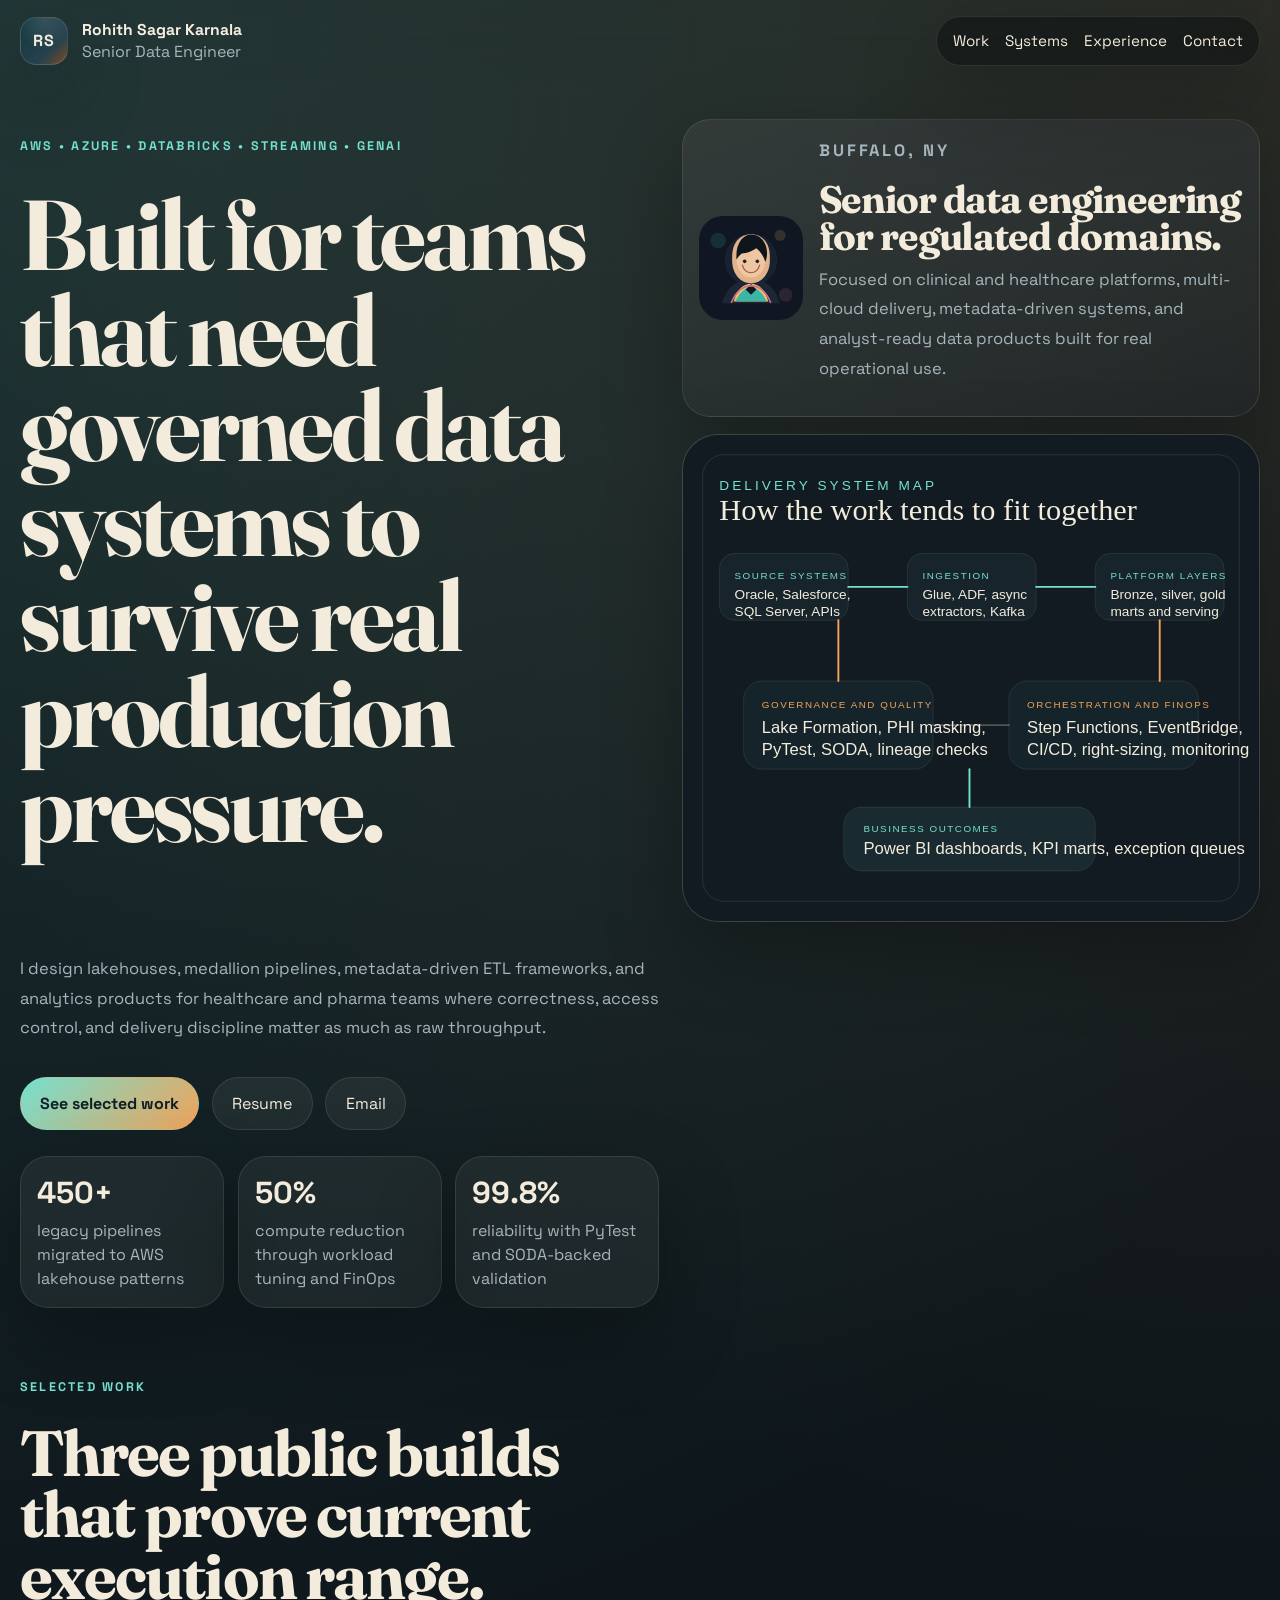
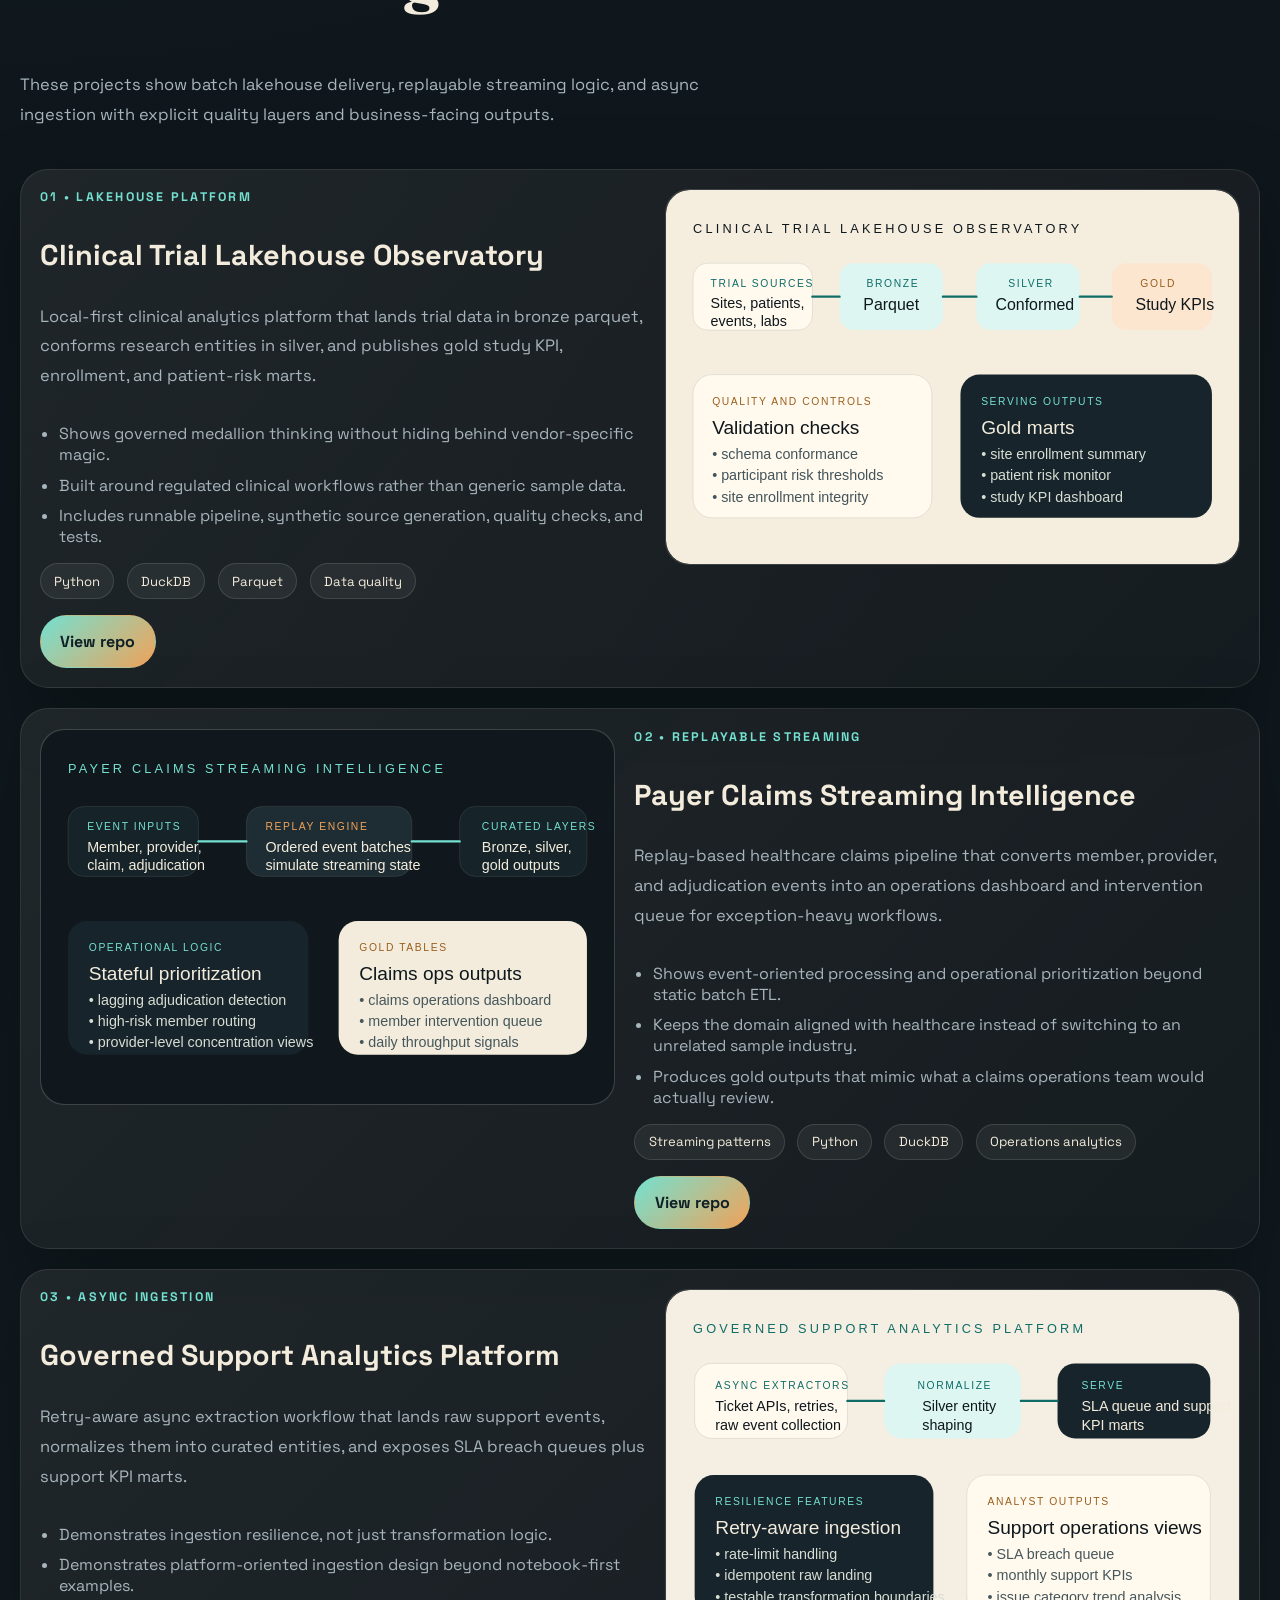
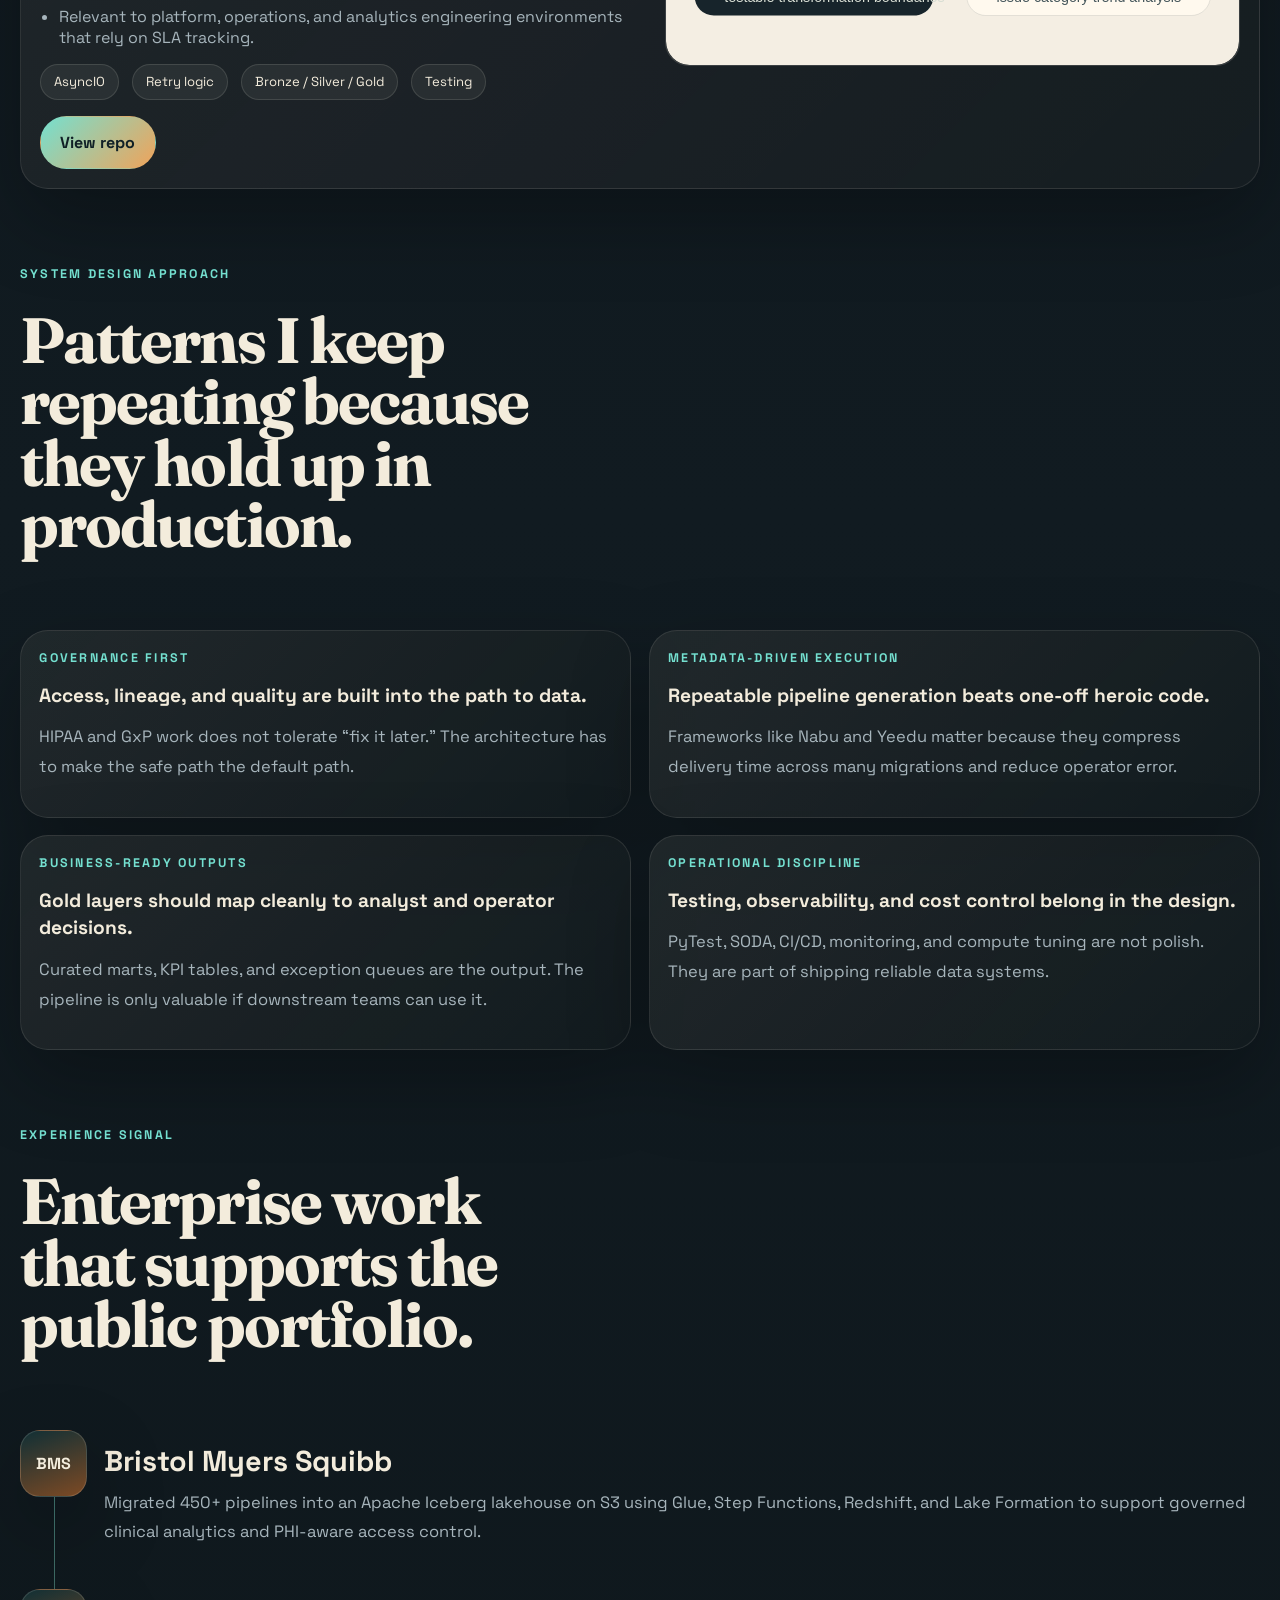
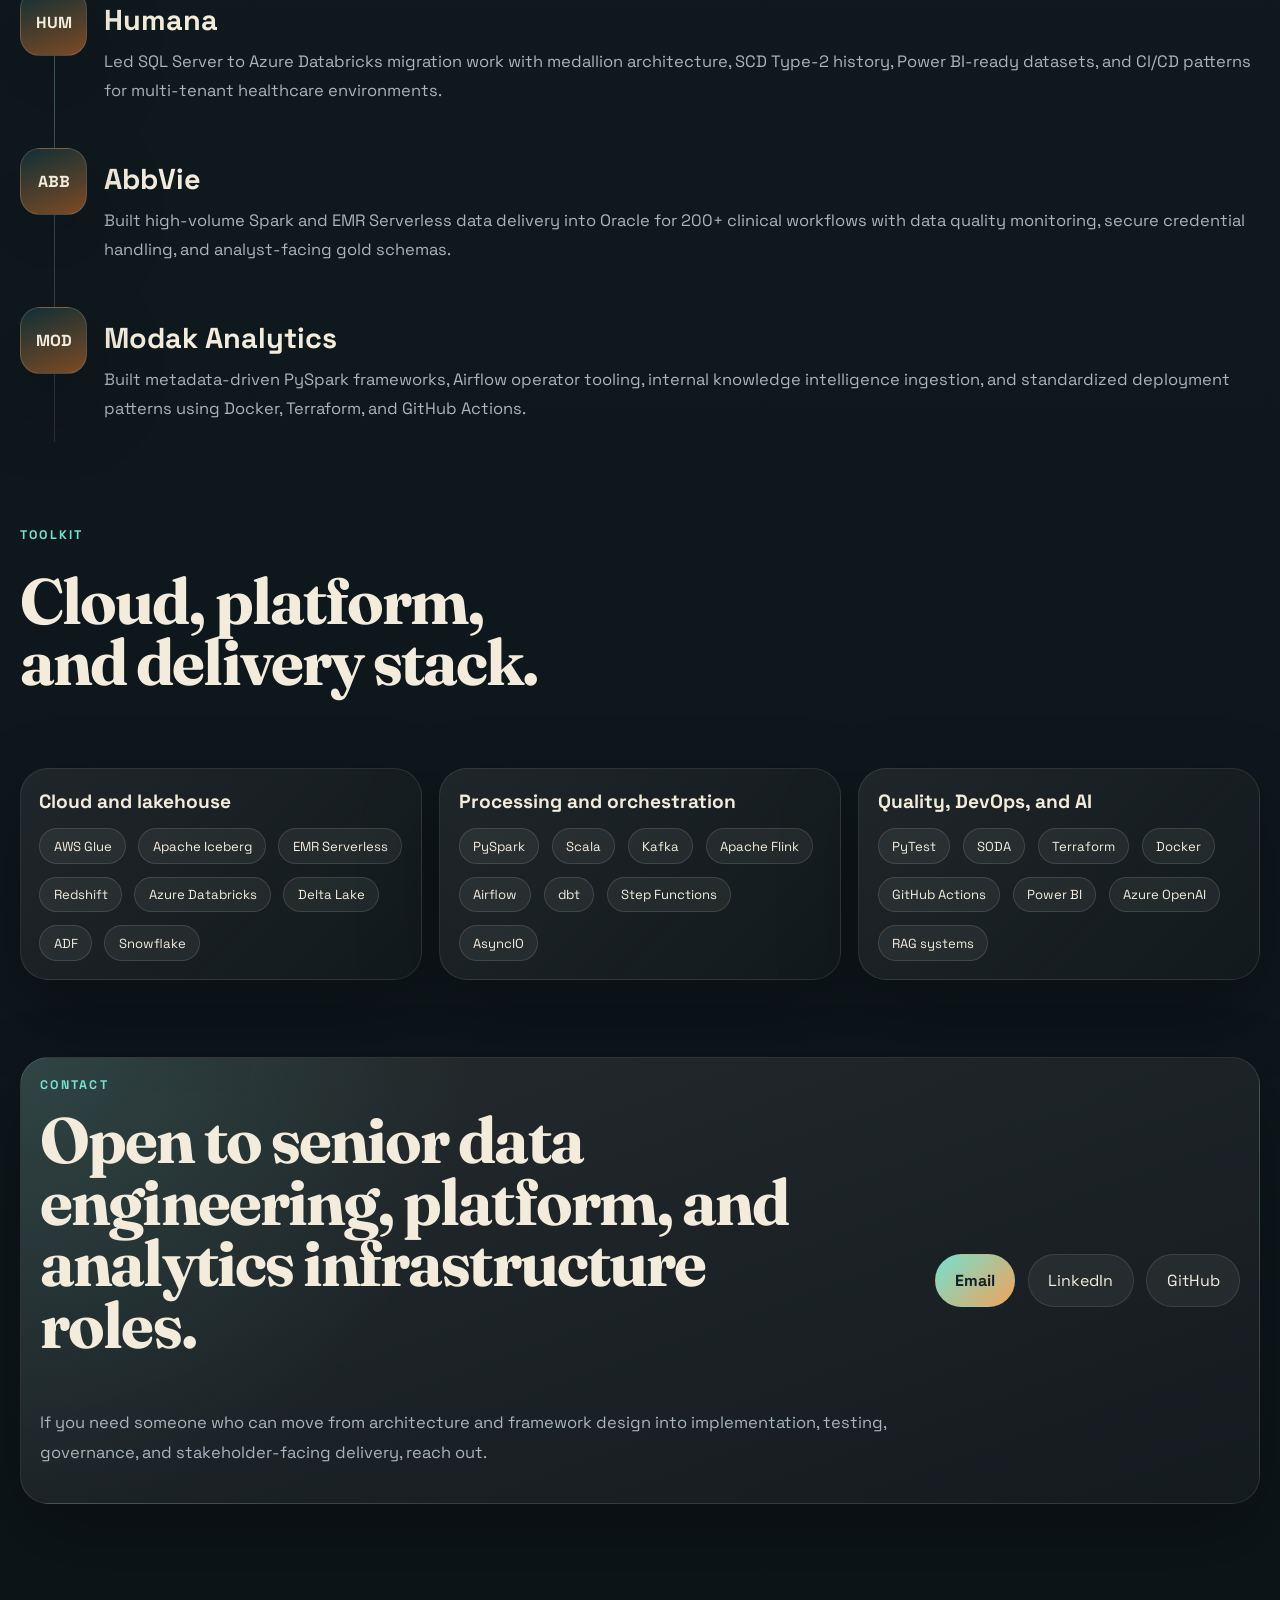
==== commit dd4f9bee: "Clean portfolio repo and tighten homepage copy" ====
--- a/index.html
+++ b/index.html
@@ -79,8 +79,8 @@
               <p class="eyebrow">Buffalo, NY</p>
               <h2>Senior data engineering for regulated domains.</h2>
               <p>
-                Strongest signal: clinical and healthcare platforms, multi-cloud delivery, metadata-driven systems,
-                and data products that business teams can actually consume.
+                Focused on clinical and healthcare platforms, multi-cloud delivery, metadata-driven systems,
+                and analyst-ready data products built for real operational use.
               </p>
             </div>
           </div>
@@ -93,8 +93,8 @@
           <p class="section-kicker">Selected work</p>
           <h2>Three public builds that prove current execution range.</h2>
           <p class="section-intro">
-            The portfolio should not read like a resume copy. These projects show batch lakehouse delivery, replayable streaming logic,
-            and async ingestion with explicit quality layers and business-facing outputs.
+            These projects show batch lakehouse delivery, replayable streaming logic, and async ingestion with explicit
+            quality layers and business-facing outputs.
           </p>
         </div>
 
@@ -109,7 +109,7 @@
               </p>
               <ul class="detail-list">
                 <li>Shows governed medallion thinking without hiding behind vendor-specific magic.</li>
-                <li>Fits your Bristol Myers Squibb and AbbVie credibility better than a generic toy dataset.</li>
+                <li>Built around regulated clinical workflows rather than generic sample data.</li>
                 <li>Includes runnable pipeline, synthetic source generation, quality checks, and tests.</li>
               </ul>
               <div class="meta-row">
@@ -136,7 +136,7 @@
                 and intervention queue for exception-heavy workflows.
               </p>
               <ul class="detail-list">
-                <li>Positions you beyond ETL-only work by showing event thinking and operational prioritization.</li>
+                <li>Shows event-oriented processing and operational prioritization beyond static batch ETL.</li>
                 <li>Keeps the domain aligned with healthcare instead of switching to an unrelated sample industry.</li>
                 <li>Produces gold outputs that mimic what a claims operations team would actually review.</li>
               </ul>
@@ -165,8 +165,8 @@
               </p>
               <ul class="detail-list">
                 <li>Demonstrates ingestion resilience, not just transformation logic.</li>
-                <li>Extends your async ETL and platform engineering story beyond notebook-first examples.</li>
-                <li>Useful signal for teams hiring for platform, operations, or SaaS analytics pipelines.</li>
+                <li>Demonstrates platform-oriented ingestion design beyond notebook-first examples.</li>
+                <li>Relevant to platform, operations, and analytics engineering environments that rely on SLA tracking.</li>
               </ul>
               <div class="meta-row">
                 <span class="pill">AsyncIO</span>
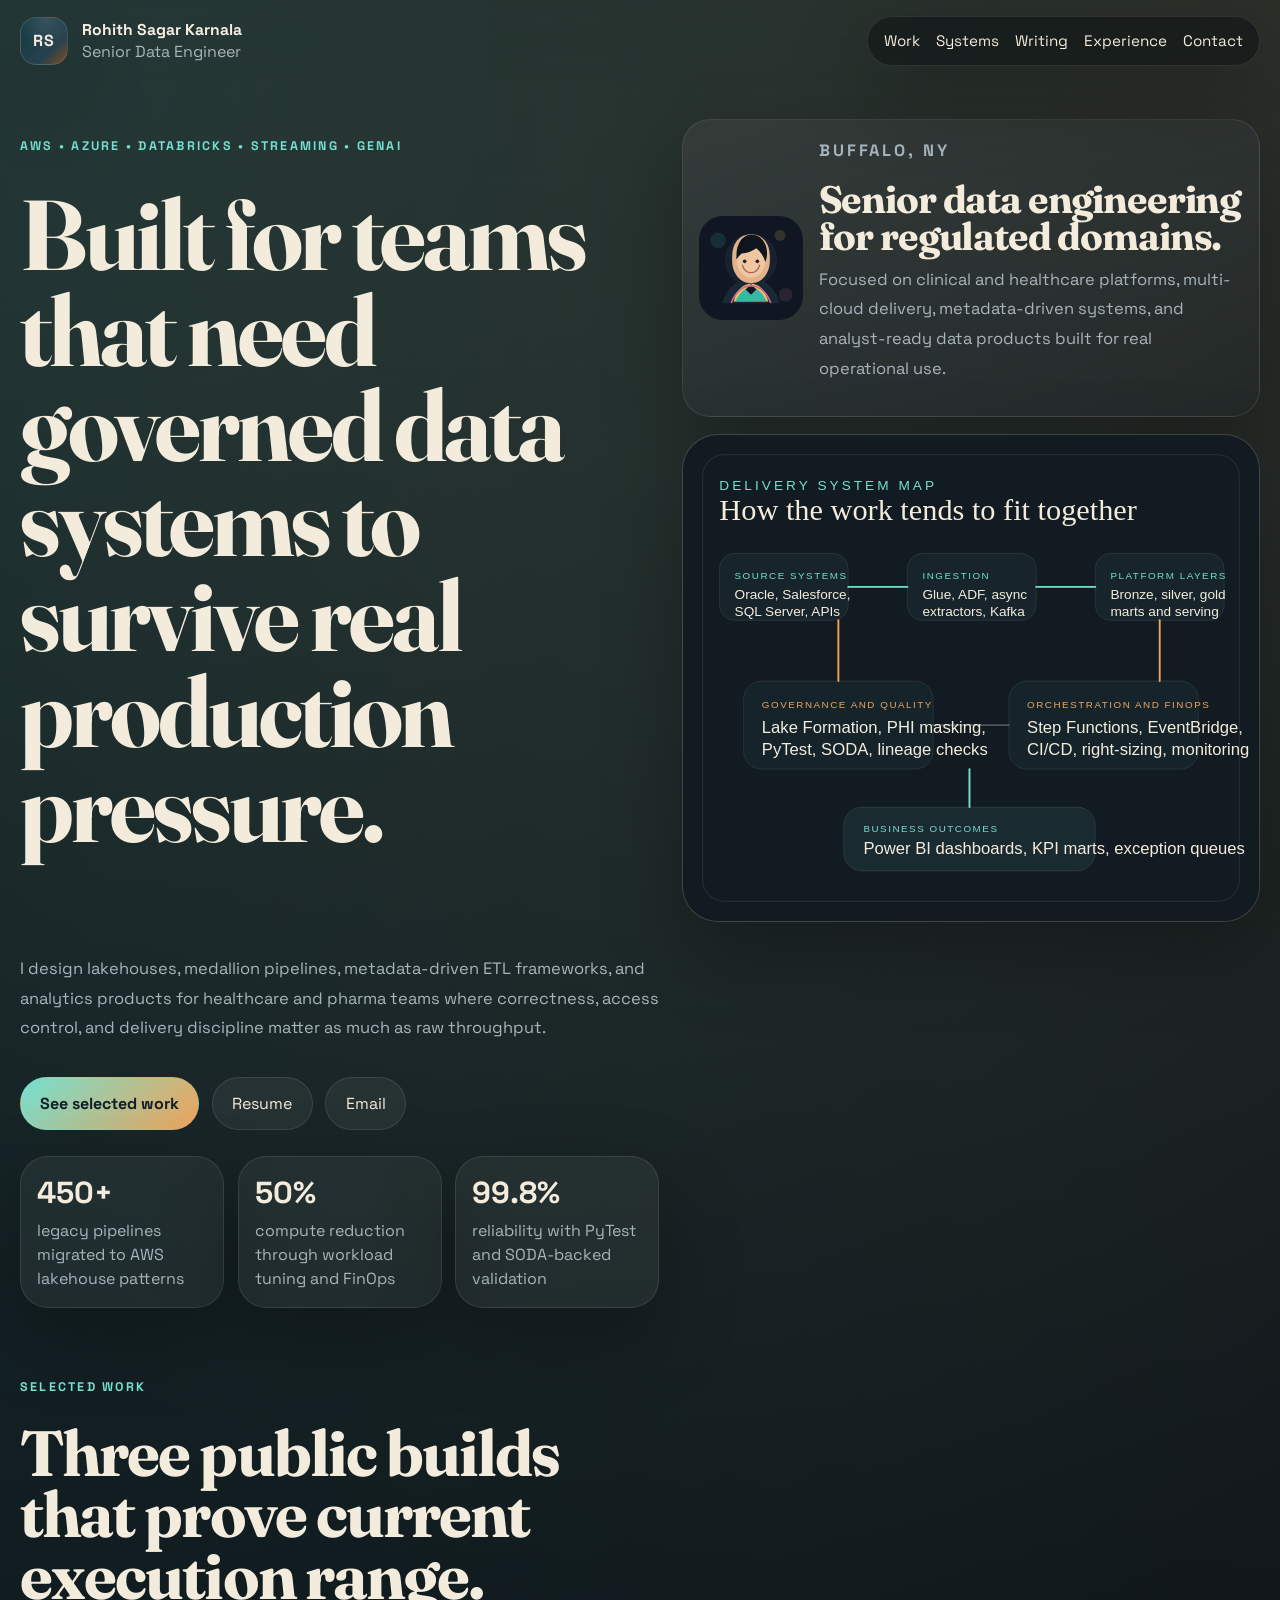
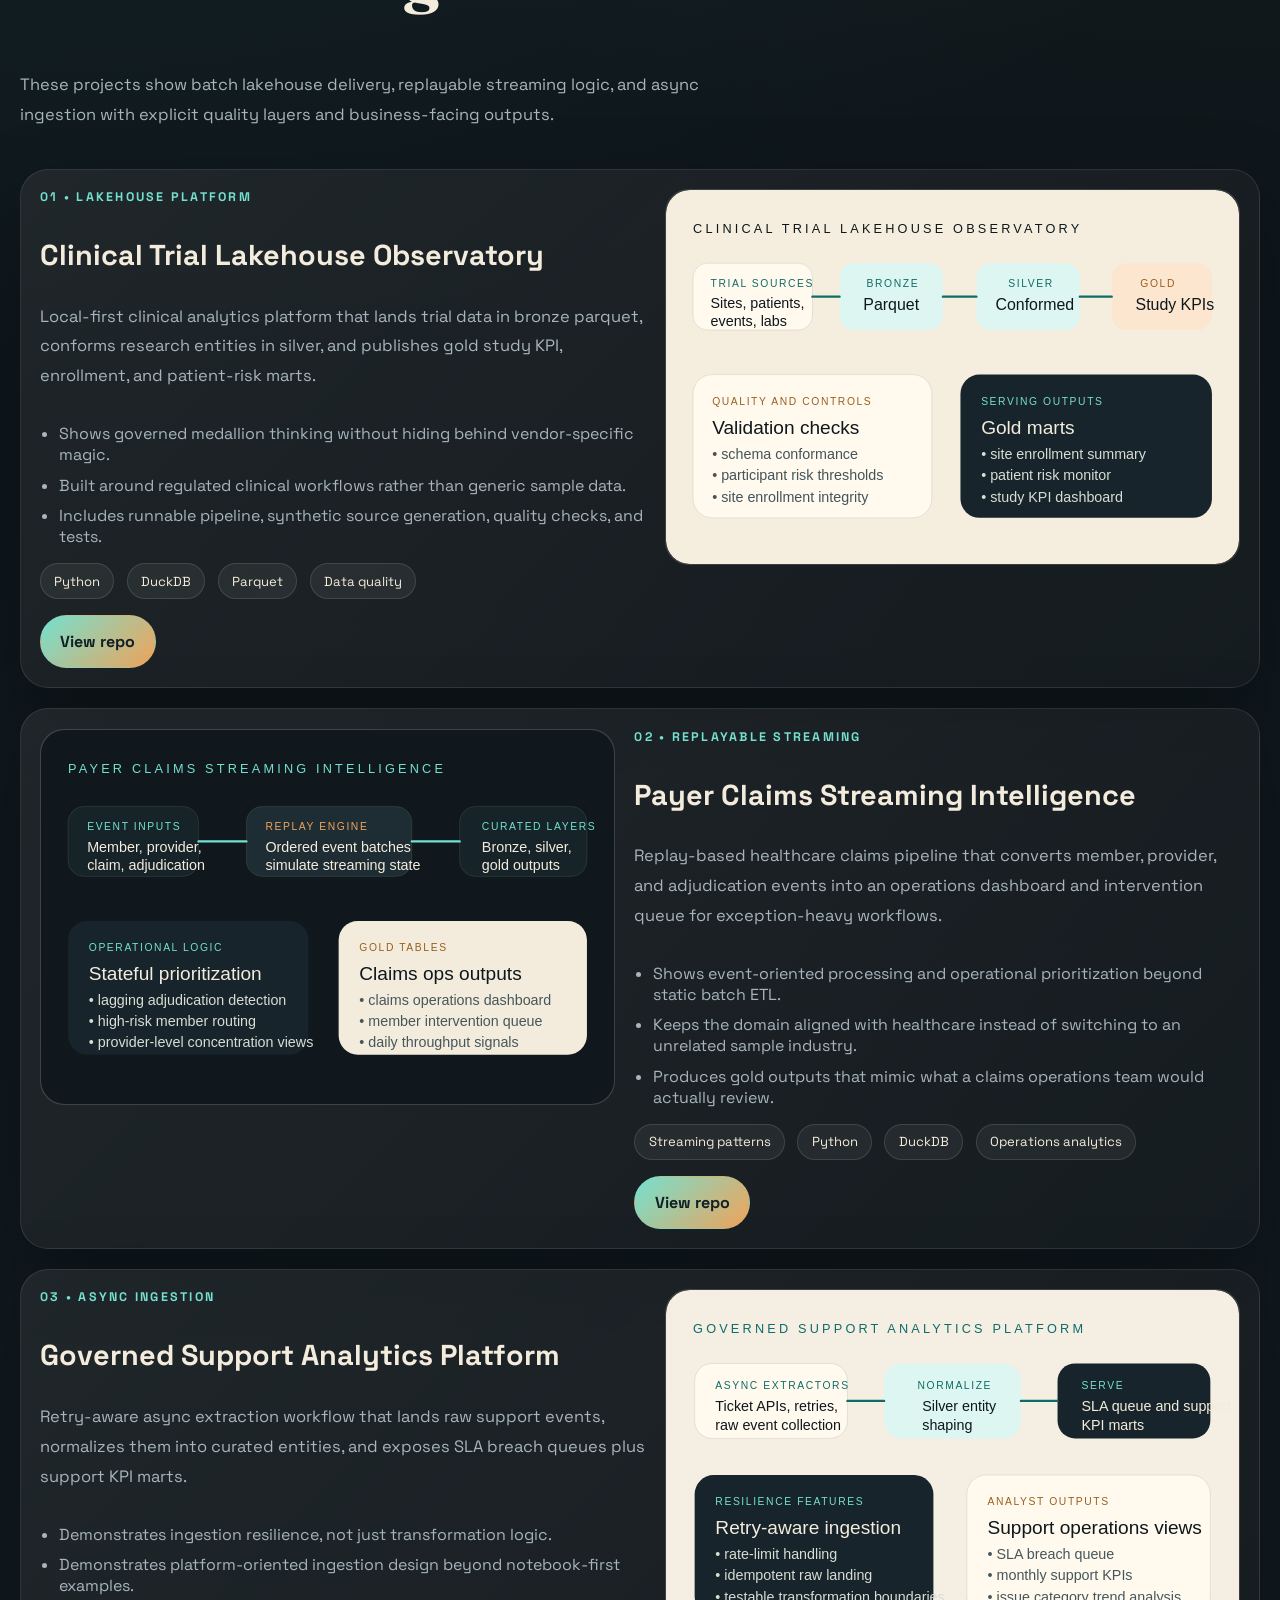
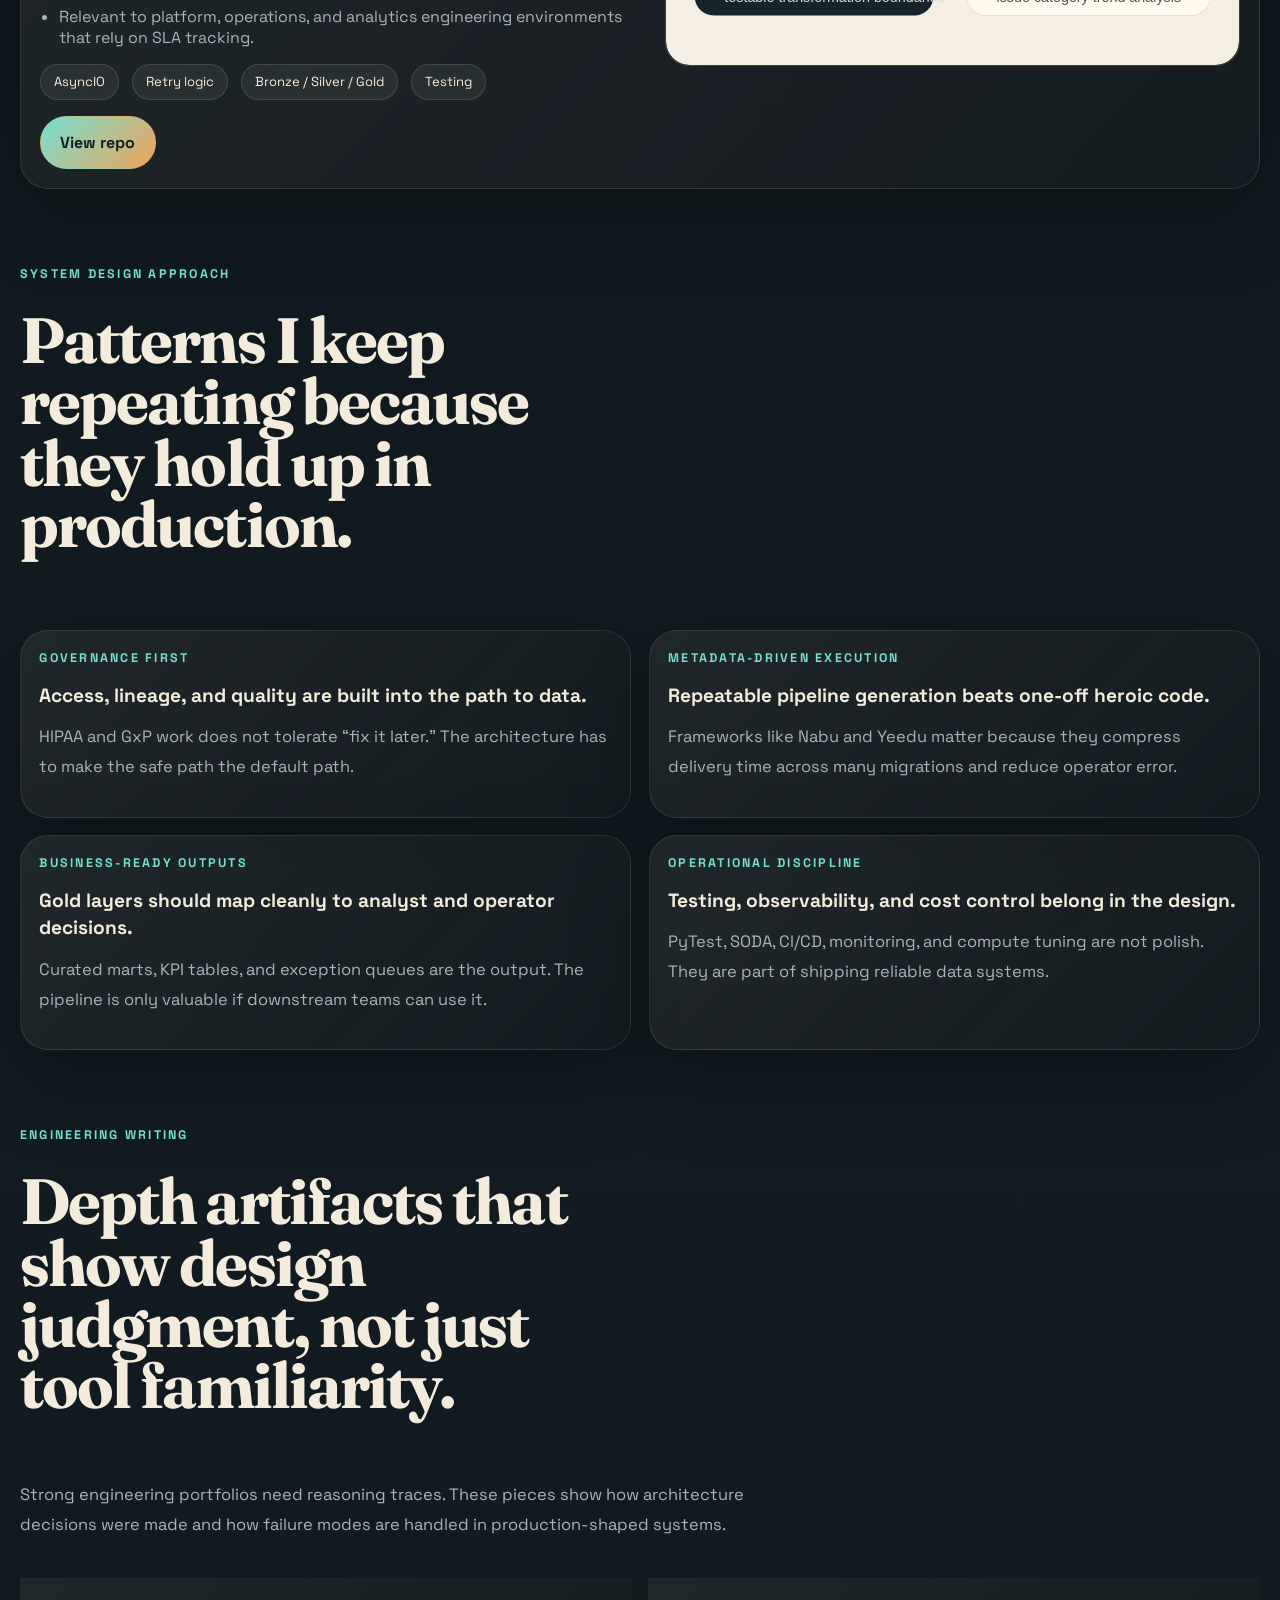
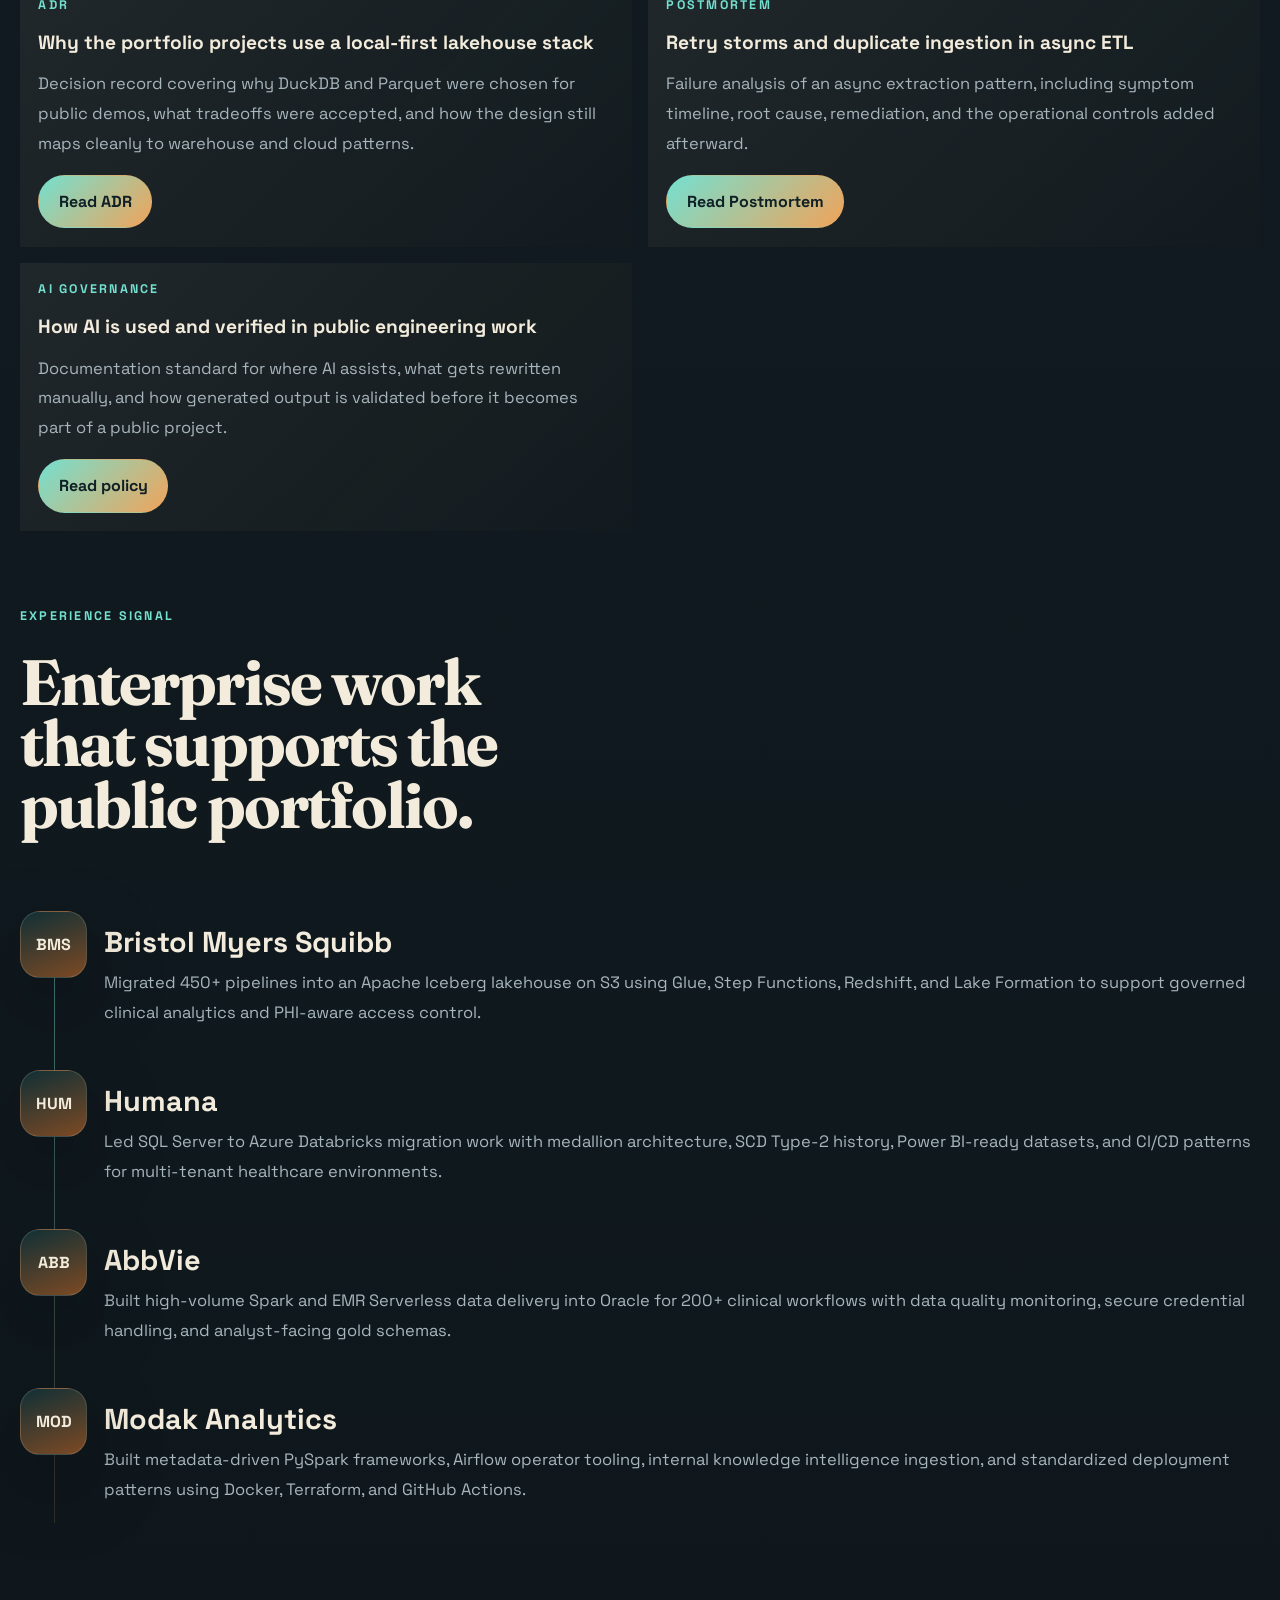
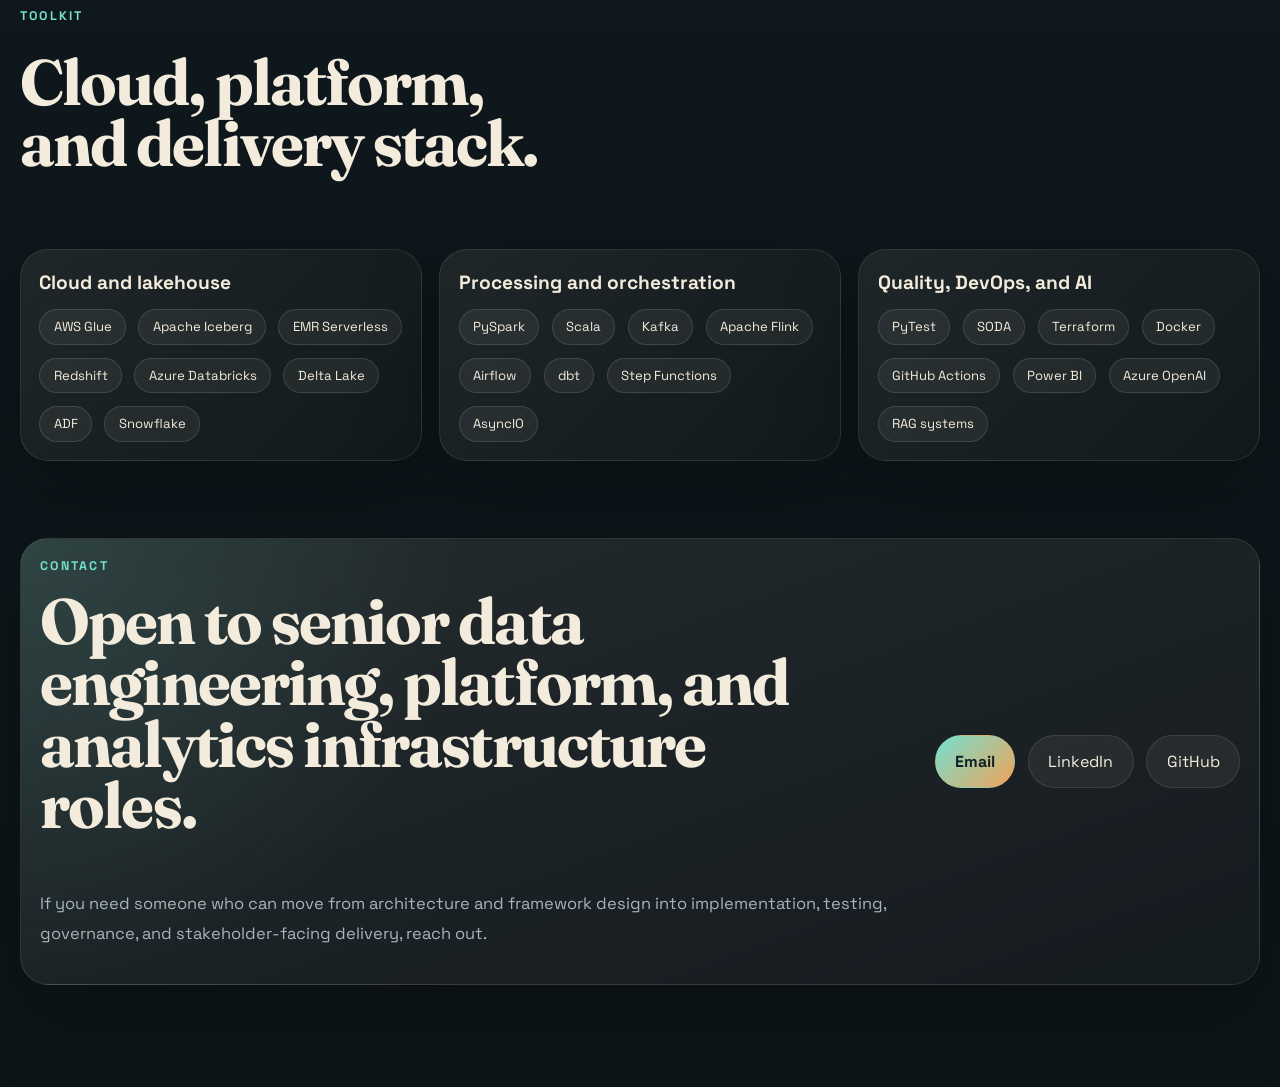
==== commit 67e02c00: "Add portfolio execution plan and engineering writing" ====
--- a/index.html
+++ b/index.html
@@ -35,6 +35,7 @@
       <nav class="site-nav" aria-label="Primary">
         <a href="#work">Work</a>
         <a href="#systems">Systems</a>
+        <a href="#writing">Writing</a>
         <a href="#experience">Experience</a>
         <a href="#contact">Contact</a>
       </nav>
@@ -219,6 +220,55 @@
             <p class="panel-copy">
               PyTest, SODA, CI/CD, monitoring, and compute tuning are not polish. They are part of shipping reliable data systems.
             </p>
+          </article>
+        </div>
+      </section>
+
+      <section id="writing" class="section section-reveal">
+        <div class="section-heading">
+          <p class="section-kicker">Engineering writing</p>
+          <h2>Depth artifacts that show design judgment, not just tool familiarity.</h2>
+          <p class="section-intro">
+            Strong engineering portfolios need reasoning traces. These pieces show how architecture decisions were made
+            and how failure modes are handled in production-shaped systems.
+          </p>
+        </div>
+
+        <div class="writing-grid">
+          <article class="writing-card">
+            <p class="panel-kicker">ADR</p>
+            <h3>Why the portfolio projects use a local-first lakehouse stack</h3>
+            <p class="panel-copy">
+              Decision record covering why DuckDB and Parquet were chosen for public demos, what tradeoffs were accepted,
+              and how the design still maps cleanly to warehouse and cloud patterns.
+            </p>
+            <div class="button-row">
+              <a class="button button-primary" href="writing/adr-local-first-lakehouse.html">Read ADR</a>
+            </div>
+          </article>
+
+          <article class="writing-card">
+            <p class="panel-kicker">Postmortem</p>
+            <h3>Retry storms and duplicate ingestion in async ETL</h3>
+            <p class="panel-copy">
+              Failure analysis of an async extraction pattern, including symptom timeline, root cause, remediation,
+              and the operational controls added afterward.
+            </p>
+            <div class="button-row">
+              <a class="button button-primary" href="writing/postmortem-async-retries.html">Read Postmortem</a>
+            </div>
+          </article>
+
+          <article class="writing-card">
+            <p class="panel-kicker">AI governance</p>
+            <h3>How AI is used and verified in public engineering work</h3>
+            <p class="panel-copy">
+              Documentation standard for where AI assists, what gets rewritten manually, and how generated output is
+              validated before it becomes part of a public project.
+            </p>
+            <div class="button-row">
+              <a class="button button-primary" href="writing/ai-use-and-verification.html">Read policy</a>
+            </div>
           </article>
         </div>
       </section>
--- a/assets/css/styles.css
+++ b/assets/css/styles.css
@@ -401,8 +401,15 @@
   grid-template-columns: repeat(2, minmax(0, 1fr));
 }
 
+.writing-grid {
+  display: grid;
+  grid-template-columns: repeat(2, minmax(0, 1fr));
+  gap: 1rem;
+}
+
 .pattern-card,
-.toolkit-card {
+.toolkit-card,
+.writing-card {
   padding: 1.15rem;
   background:
     linear-gradient(135deg, rgba(255, 248, 234, 0.08), rgba(255, 248, 234, 0.02)),
@@ -410,7 +417,8 @@
 }
 
 .pattern-card h3,
-.toolkit-card h3 {
+.toolkit-card h3,
+.writing-card h3 {
   font-size: 1.2rem;
   line-height: 1.45;
 }
@@ -483,6 +491,71 @@
   max-width: 18ch;
 }
 
+.essay-shell {
+  width: min(920px, calc(100% - 2rem));
+  margin: 0 auto;
+  padding: 2rem 0 4rem;
+}
+
+.essay-hero {
+  display: grid;
+  gap: 1rem;
+  margin-bottom: 1.5rem;
+}
+
+.essay-back {
+  color: var(--teal);
+  font-size: 0.92rem;
+  font-weight: 700;
+}
+
+.essay {
+  display: grid;
+  gap: 1.2rem;
+  padding: 1.4rem;
+  border: 1px solid var(--line);
+  border-radius: var(--radius-xl);
+  background:
+    linear-gradient(135deg, rgba(255, 248, 234, 0.08), rgba(255, 248, 234, 0.03)),
+    rgba(13, 20, 24, 0.68);
+  box-shadow: var(--shadow);
+}
+
+.essay section {
+  display: grid;
+  gap: 0.65rem;
+}
+
+.essay h1 {
+  max-width: 12ch;
+}
+
+.essay h2 {
+  max-width: none;
+  font-size: clamp(1.7rem, 3.5vw, 2.5rem);
+}
+
+.essay p,
+.essay li {
+  color: var(--muted);
+  line-height: 1.85;
+}
+
+.essay ul,
+.essay ol {
+  margin: 0;
+  padding-left: 1.2rem;
+  display: grid;
+  gap: 0.55rem;
+}
+
+.essay-callout {
+  padding: 1rem;
+  border: 1px solid var(--line);
+  border-radius: var(--radius-md);
+  background: rgba(255, 248, 234, 0.05);
+}
+
 @keyframes rise {
   from {
     opacity: 0;
@@ -499,6 +572,7 @@
   .hero,
   .case-study,
   .case-study-reverse,
+  .writing-grid,
   .toolkit-grid,
   .contact-panel {
     grid-template-columns: 1fr;
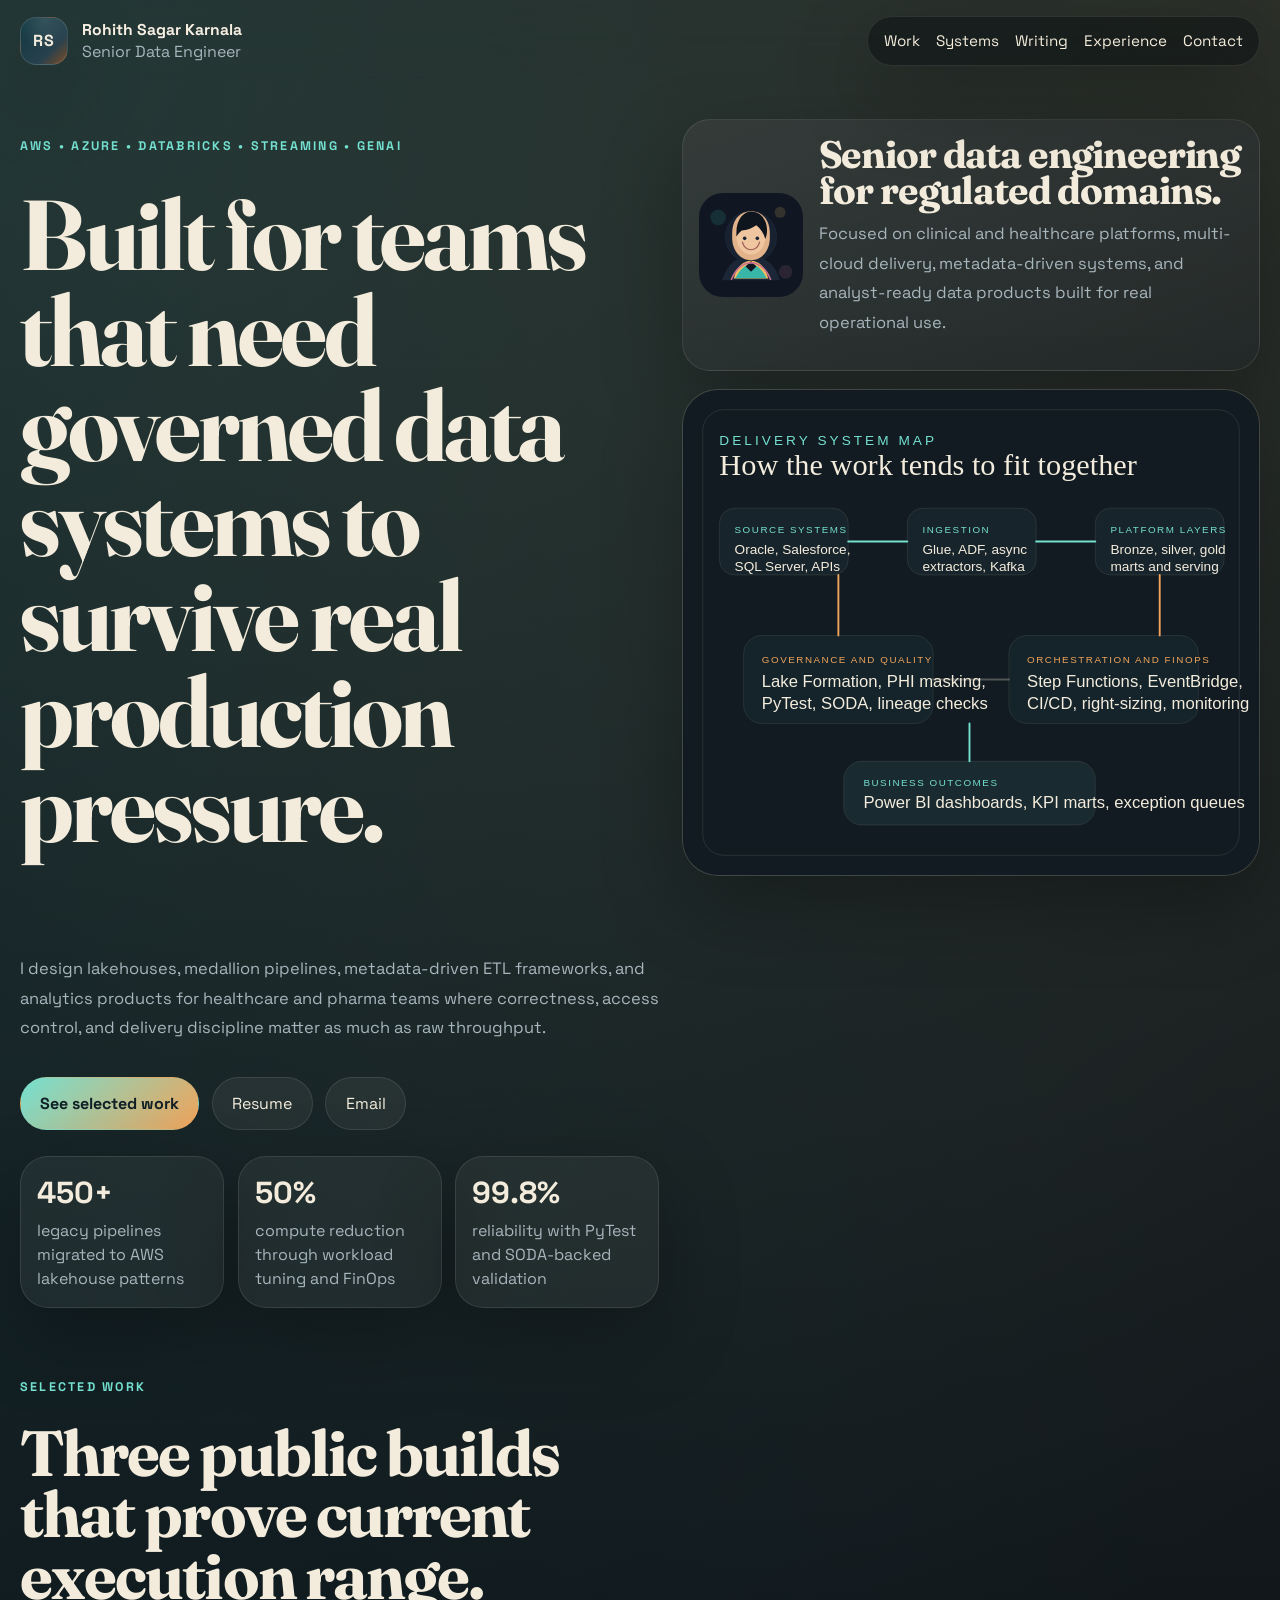
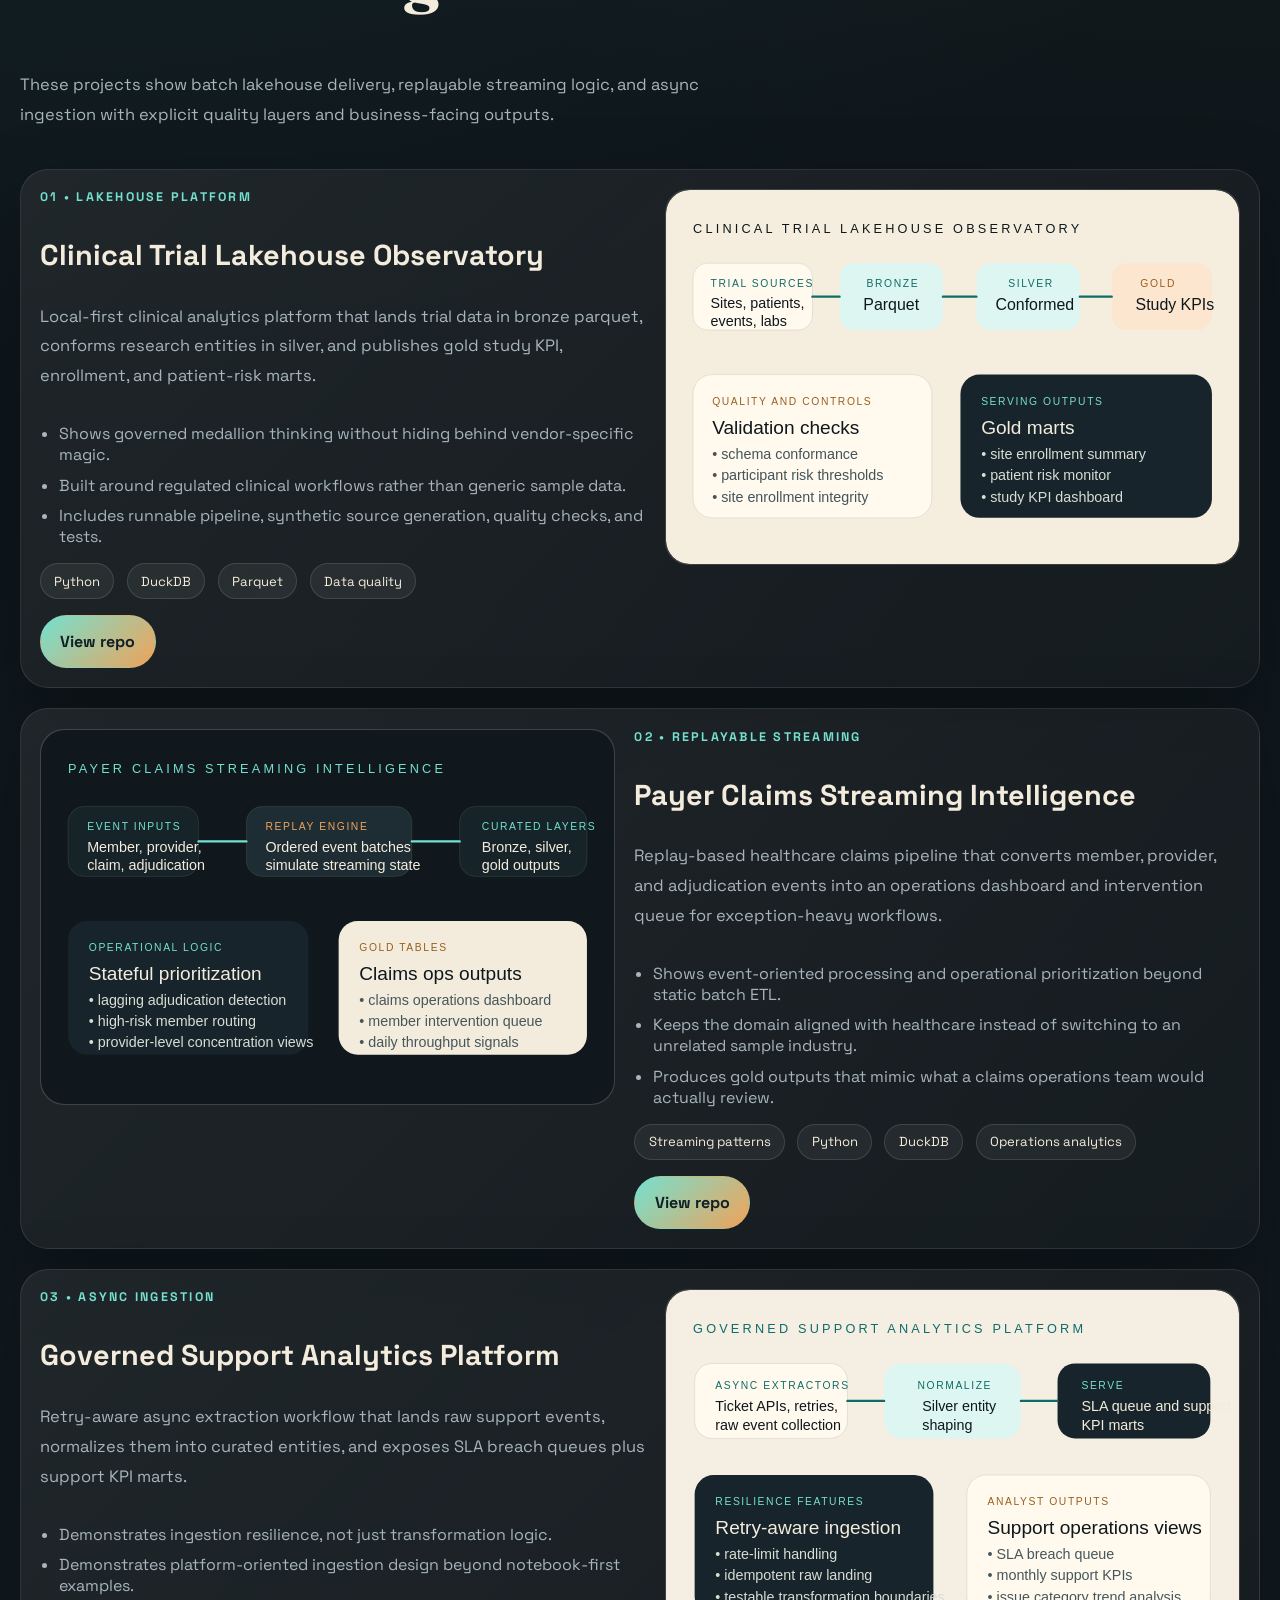
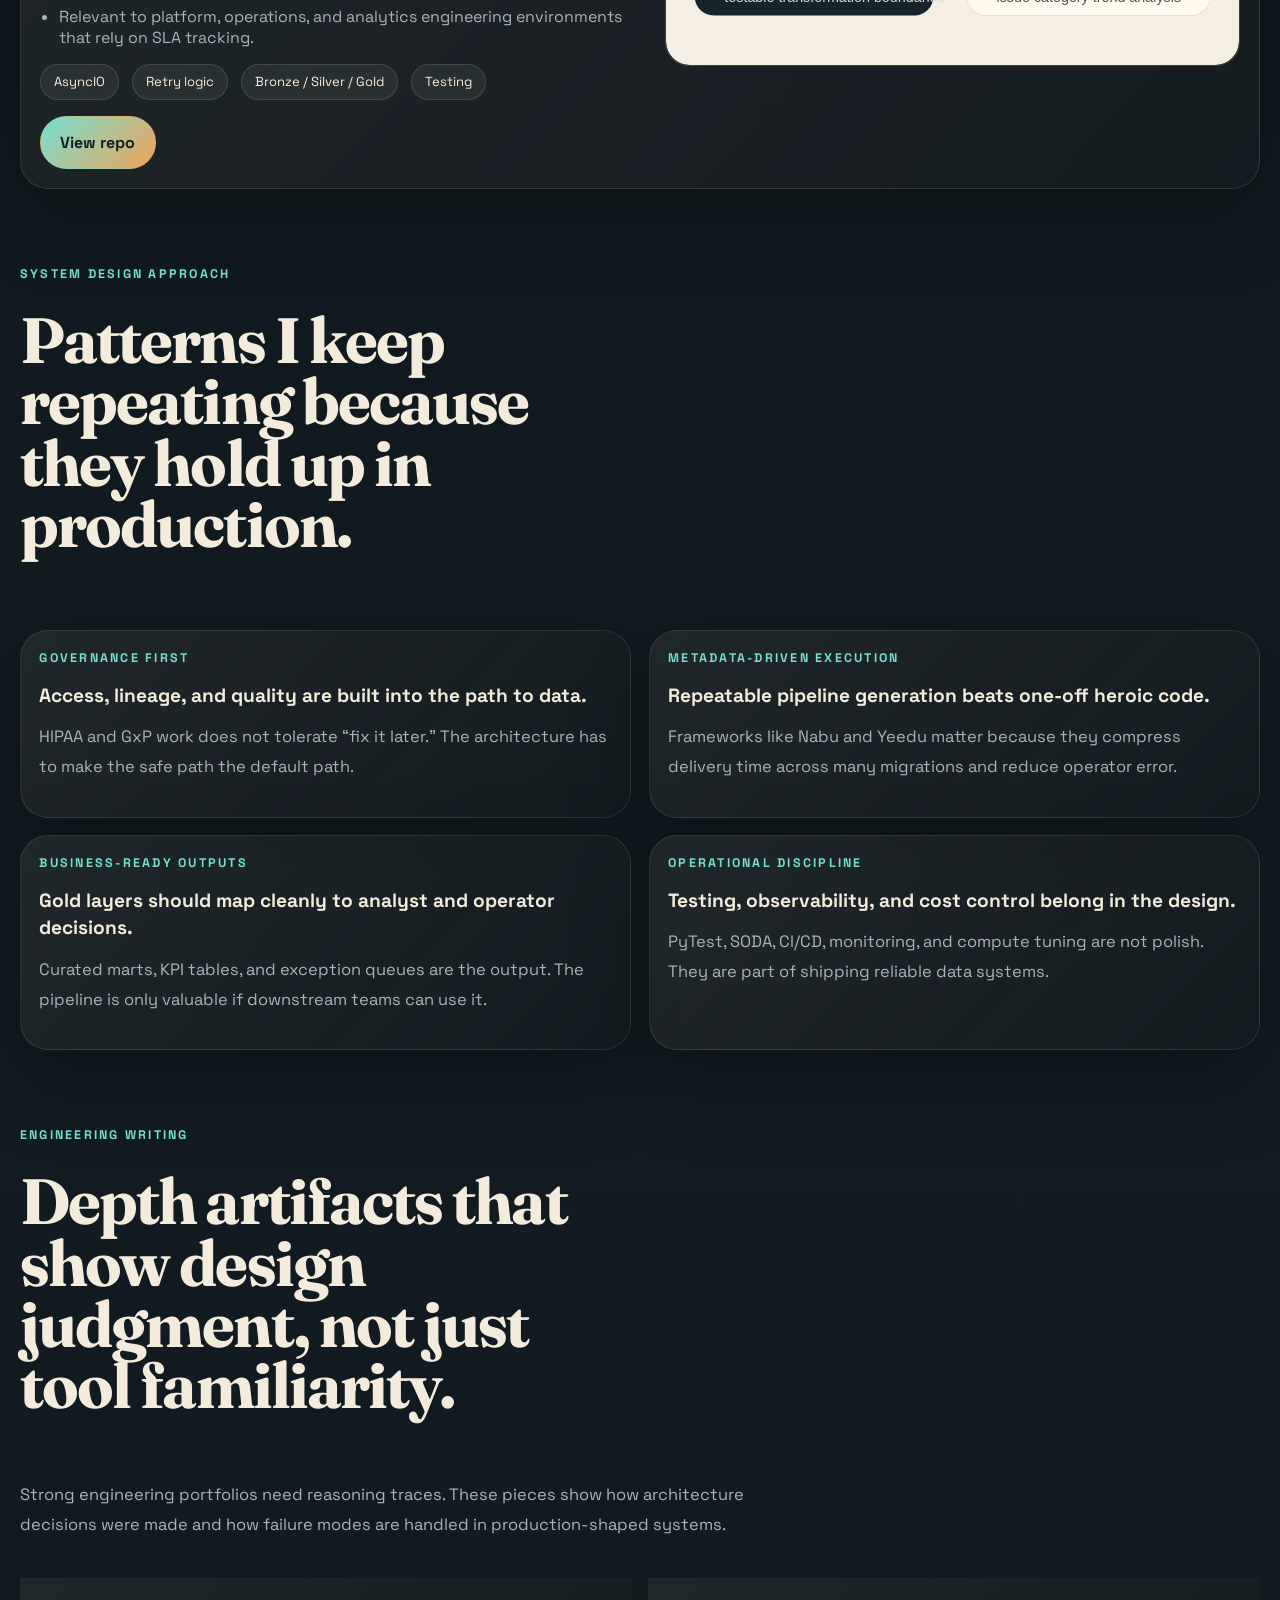
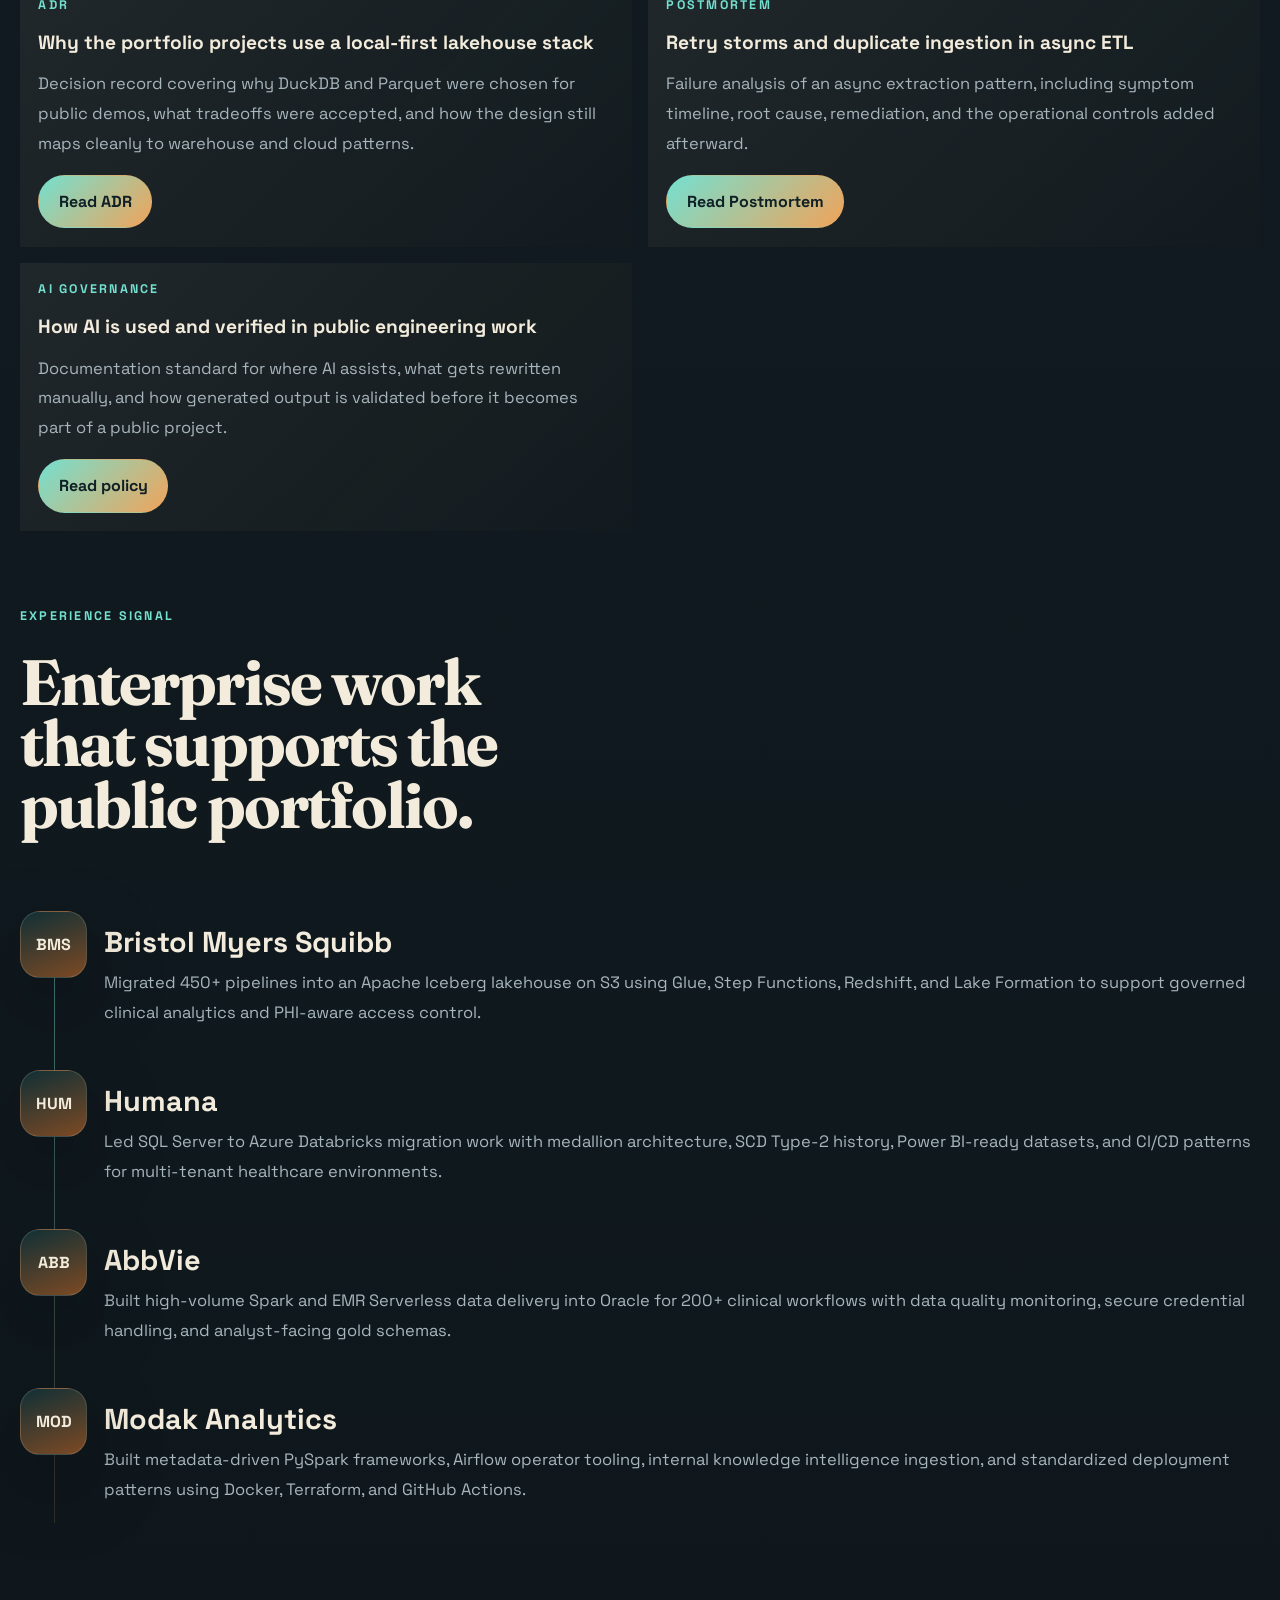
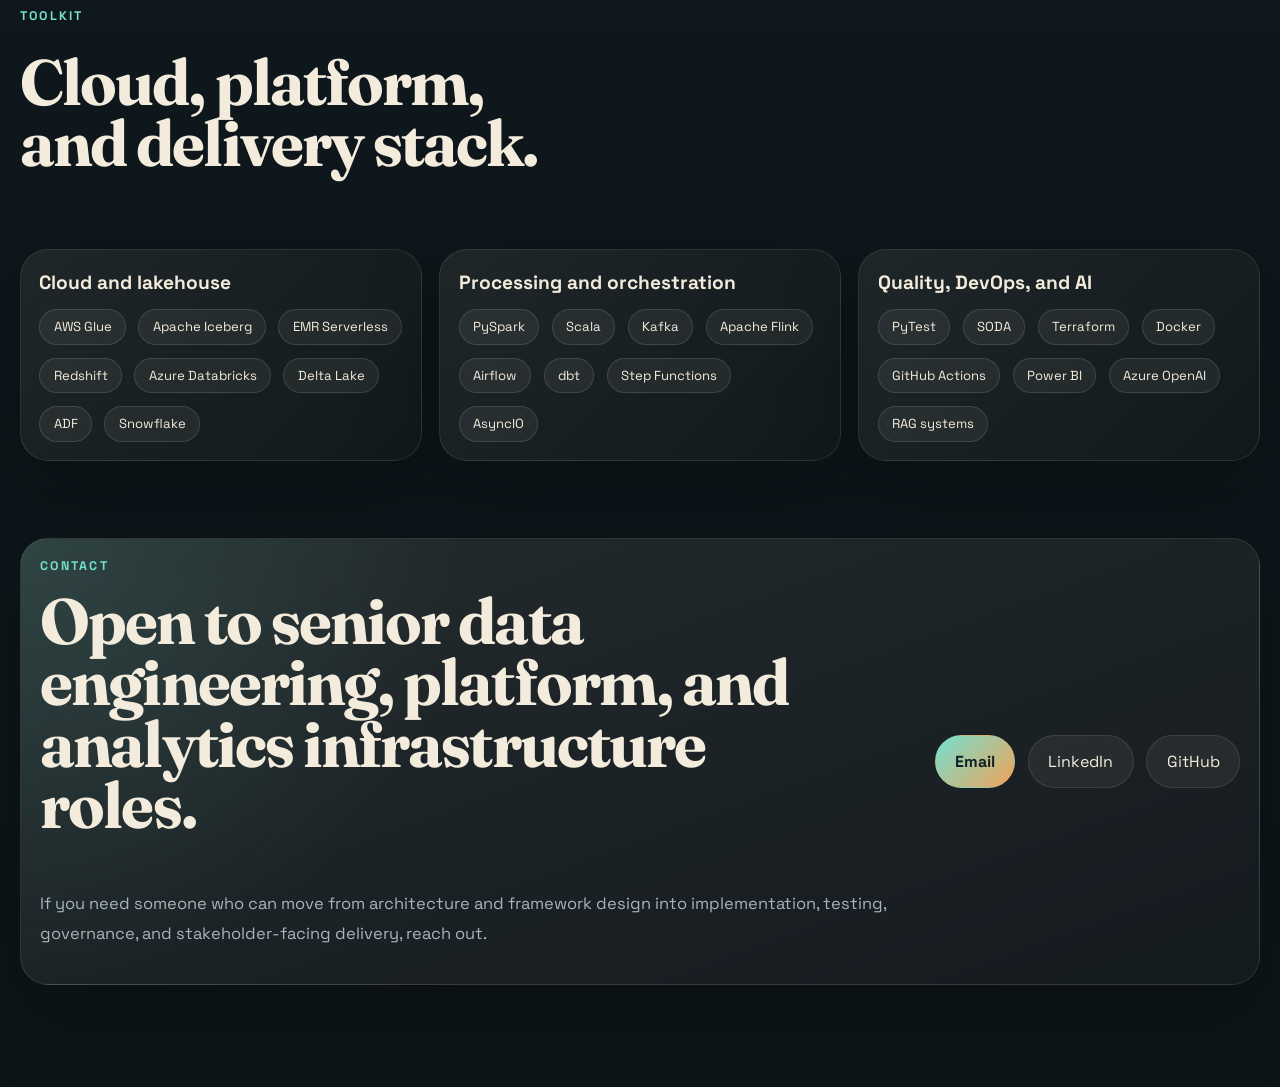
==== commit 78027bc9: "Remove location from portfolio hero" ====
--- a/index.html
+++ b/index.html
@@ -77,7 +77,6 @@
           <div class="identity-card">
             <img class="avatar" src="assets/images/avatar.svg" alt="Illustrated avatar of Rohith Sagar Karnala">
             <div class="identity-copy">
-              <p class="eyebrow">Buffalo, NY</p>
               <h2>Senior data engineering for regulated domains.</h2>
               <p>
                 Focused on clinical and healthcare platforms, multi-cloud delivery, metadata-driven systems,
